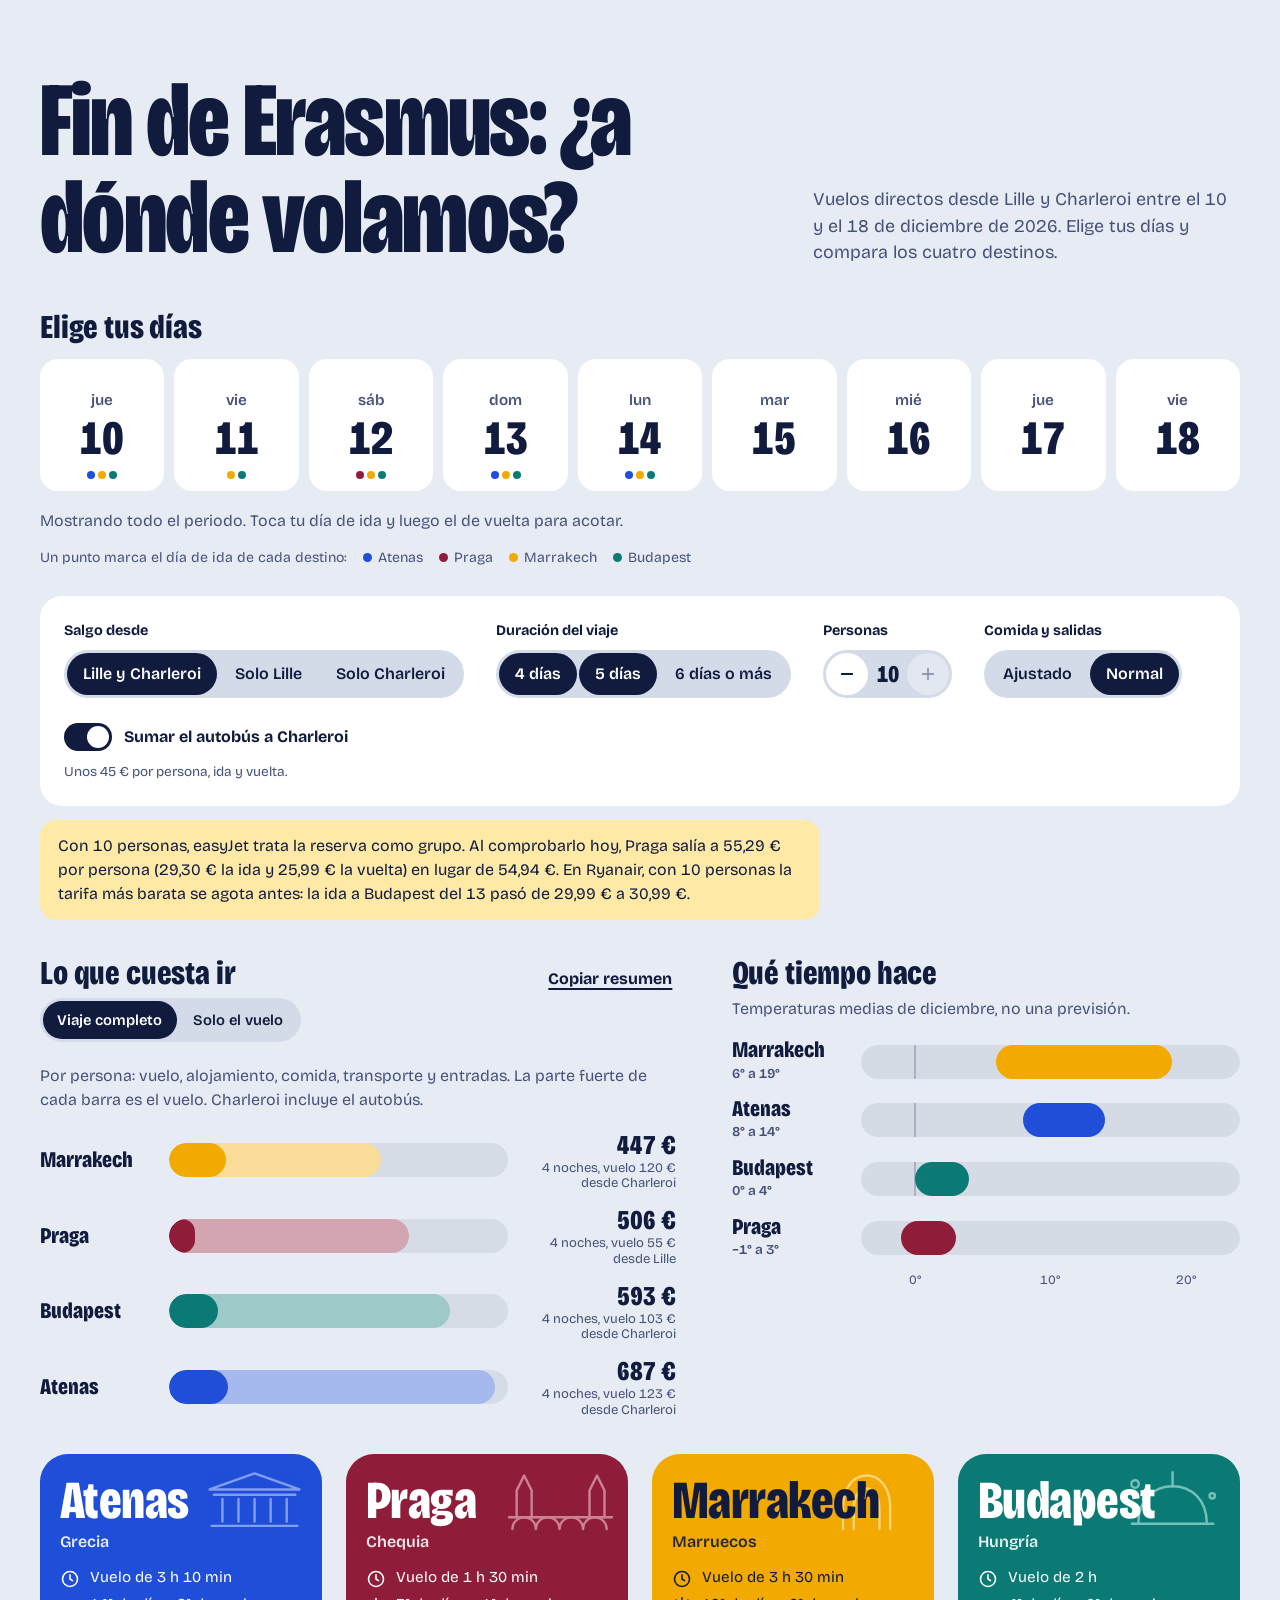
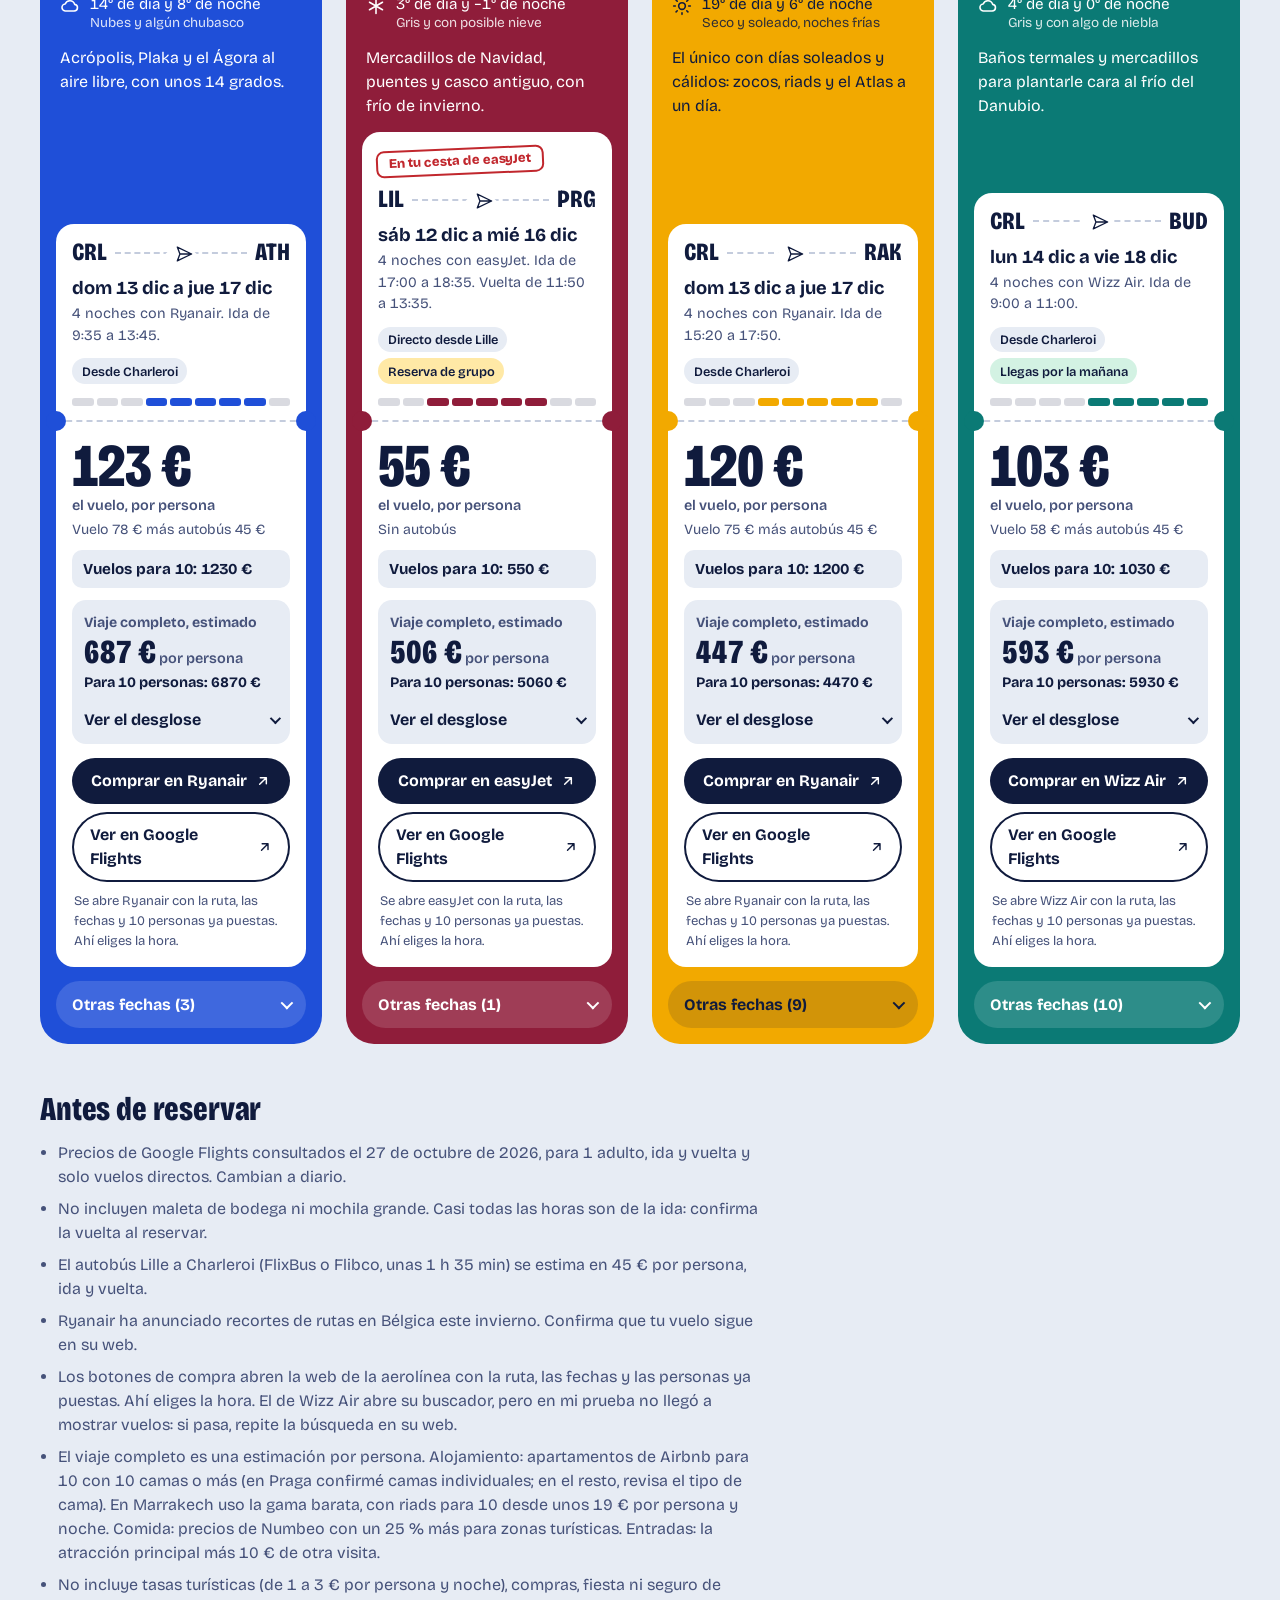
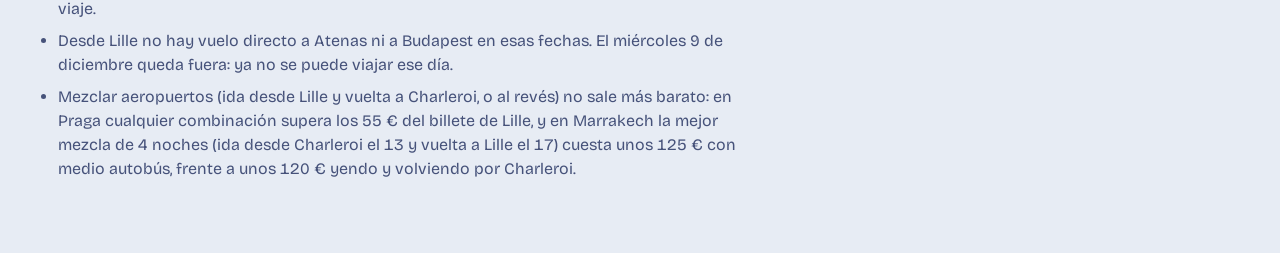
==== index.html @ fbc65988 "Quita el 9 de diciembre y ajusta Marrakech a 4 noches - La ventana de fechas pasa a ser del jueves 1" ====
<!doctype html>
<html lang="es">
<head>
  <meta charset="utf-8">
  <meta name="viewport" content="width=device-width, initial-scale=1">
  <title>Fin de Erasmus: vuelos a Atenas, Praga, Marrakech y Budapest</title>
  <meta name="description" content="Compara vuelos directos desde Lille y Charleroi a Atenas, Praga, Marrakech y Budapest entre el 10 y el 18 de diciembre de 2026.">
  <meta name="theme-color" content="#E7ECF4">
  <meta name="color-scheme" content="light">
  <link rel="icon" href="data:image/svg+xml,%3Csvg xmlns='http://www.w3.org/2000/svg' viewBox='0 0 32 32'%3E%3Crect width='16' height='16' fill='%231F4FD8'/%3E%3Crect x='16' width='16' height='16' fill='%238F1D3A'/%3E%3Crect y='16' width='16' height='16' fill='%23F2A900'/%3E%3Crect x='16' y='16' width='16' height='16' fill='%230B7A75'/%3E%3C/svg%3E">
  <link rel="preconnect" href="https://fonts.googleapis.com">
  <link rel="preconnect" href="https://fonts.gstatic.com" crossorigin>
  <link href="https://fonts.googleapis.com/css2?family=Bricolage+Grotesque:opsz,wdth,wght@12..96,75..100,200..800&display=swap" rel="stylesheet">
  <link rel="stylesheet" href="styles.css">
</head>
<body>
  <a class="skip" href="#resultados">Ir a los resultados</a>

  <header class="hero wrap">
    <h1>Fin de Erasmus: ¿a dónde volamos?</h1>
    <p class="hero__intro">Vuelos directos desde Lille y Charleroi entre el 10 y el 18 de diciembre de 2026. Elige tus días y compara los cuatro destinos.</p>
  </header>

  <main>
    <section class="when wrap" aria-labelledby="when-title">
      <h2 id="when-title" class="section-title">Elige tus días</h2>
      <ul class="ribbon" id="ribbon"></ul>
      <div class="when__foot">
        <p class="when__status" id="range-status" aria-live="polite"></p>
        <button class="link-btn" type="button" id="range-reset" data-action="clear-range" hidden>Todo el periodo</button>
      </div>
      <p class="legend" id="legend"></p>
    </section>

    <section class="filters wrap" aria-label="Filtros">
      <div class="filters__box">
        <div class="field">
          <span class="field__label" id="lbl-origin">Salgo desde</span>
          <div class="seg" role="radiogroup" aria-labelledby="lbl-origin" id="origin">
            <button type="button" role="radio" data-origin="both" aria-checked="true">Lille y Charleroi</button>
            <button type="button" role="radio" data-origin="LIL" aria-checked="false">Solo Lille</button>
            <button type="button" role="radio" data-origin="CRL" aria-checked="false">Solo Charleroi</button>
          </div>
        </div>

        <div class="field">
          <span class="field__label" id="lbl-dur">Duración del viaje</span>
          <div class="seg seg--multi" role="group" aria-labelledby="lbl-dur" id="durations">
            <button type="button" data-dur="4" aria-pressed="true">4 días</button>
            <button type="button" data-dur="5" aria-pressed="true">5 días</button>
            <button type="button" data-dur="6" aria-pressed="false">6 días o más</button>
          </div>
        </div>

        <div class="field">
          <span class="field__label" id="lbl-people">Personas</span>
          <div class="step" role="group" aria-labelledby="lbl-people">
            <button type="button" data-action="people-minus" aria-label="Una persona menos">
              <svg viewBox="0 0 24 24" aria-hidden="true"><path d="M5 12h14"/></svg>
            </button>
            <output id="people" aria-live="polite">10</output>
            <button type="button" data-action="people-plus" aria-label="Una persona más">
              <svg viewBox="0 0 24 24" aria-hidden="true"><path d="M5 12h14M12 5v14"/></svg>
            </button>
          </div>
        </div>

        <div class="field">
          <span class="field__label" id="lbl-pace">Comida y salidas</span>
          <div class="seg" role="radiogroup" aria-labelledby="lbl-pace" id="pace">
            <button type="button" role="radio" data-pace="ajustado" aria-checked="false">Ajustado</button>
            <button type="button" role="radio" data-pace="normal" aria-checked="true">Normal</button>
          </div>
        </div>

        <div class="field field--switch">
          <button type="button" class="switch" role="switch" aria-checked="true" id="bus" aria-describedby="bus-help">
            <span class="switch__track" aria-hidden="true"><span class="switch__knob"></span></span>
            <span class="switch__text">Sumar el autobús a Charleroi</span>
          </button>
          <span class="field__help" id="bus-help">Unos 45 € por persona, ida y vuelta.</span>
        </div>
      </div>
      <p class="alert" id="group-note" hidden>Con 10 personas, easyJet trata la reserva como grupo. Al comprobarlo hoy, Praga salía a 55,29 € por persona (29,30 € la ida y 25,99 € la vuelta) en lugar de 54,94 €. En Ryanair, con 10 personas la tarifa más barata se agota antes: la ida a Budapest del 13 pasó de 29,99 € a 30,99 €.</p>
    </section>

    <section class="summary wrap" id="resultados" aria-label="Resumen">
      <div class="summary__col">
        <div class="summary__head">
          <h2 class="section-title">Lo que cuesta ir</h2>
          <button class="link-btn" type="button" data-action="copy">Copiar resumen</button>
        </div>
        <div class="seg seg--small" role="radiogroup" aria-label="Qué precio comparar" id="view">
          <button type="button" role="radio" data-view="trip" aria-checked="true">Viaje completo</button>
          <button type="button" role="radio" data-view="flight" aria-checked="false">Solo el vuelo</button>
        </div>
        <p class="summary__note" id="bars-note"></p>
        <ul class="bars" id="bars"></ul>
      </div>
      <div class="summary__col">
        <h2 class="section-title">Qué tiempo hace</h2>
        <p class="summary__note">Temperaturas medias de diciembre, no una previsión.</p>
        <ul class="temps" id="temps"></ul>
      </div>
    </section>

    <section class="wrap" aria-label="Destinos">
      <div class="posters" id="posters"></div>
    </section>

    <section class="notes wrap" aria-labelledby="notes-title">
      <h2 id="notes-title" class="section-title">Antes de reservar</h2>
      <ul class="notes__list">
        <li>Precios de Google Flights consultados el <span id="checked"></span>, para 1 adulto, ida y vuelta y solo vuelos directos. Cambian a diario.</li>
        <li>No incluyen maleta de bodega ni mochila grande. Casi todas las horas son de la ida: confirma la vuelta al reservar.</li>
        <li>El autobús Lille a Charleroi (FlixBus o Flibco, unas 1 h 35 min) se estima en 45 € por persona, ida y vuelta.</li>
        <li>Ryanair ha anunciado recortes de rutas en Bélgica este invierno. Confirma que tu vuelo sigue en su web.</li>
        <li>Los botones de compra abren la web de la aerolínea con la ruta, las fechas y las personas ya puestas. Ahí eliges la hora. El de Wizz Air abre su buscador, pero en mi prueba no llegó a mostrar vuelos: si pasa, repite la búsqueda en su web.</li>
        <li>El viaje completo es una estimación por persona. Alojamiento: apartamentos de Airbnb para 10 con 10 camas o más (en Praga confirmé camas individuales; en el resto, revisa el tipo de cama). En Marrakech uso la gama barata, con riads para 10 desde unos 19 € por persona y noche. Comida: precios de Numbeo con un 25 % más para zonas turísticas. Entradas: la atracción principal más 10 € de otra visita.</li>
        <li>No incluye tasas turísticas (de 1 a 3 € por persona y noche), compras, fiesta ni seguro de viaje.</li>
        <li>Desde Lille no hay vuelo directo a Atenas ni a Budapest en esas fechas. El miércoles 9 de diciembre queda fuera: ya no se puede viajar ese día.</li>
        <li>Mezclar aeropuertos (ida desde Lille y vuelta a Charleroi, o al revés) no sale más barato: en Praga cualquier combinación supera los 55 € del billete de Lille, y en Marrakech la mejor mezcla de 4 noches (ida desde Charleroi el 13 y vuelta a Lille el 17) cuesta unos 125 € con medio autobús, frente a unos 120 € yendo y volviendo por Charleroi.</li>
      </ul>
    </section>
  </main>

  <div class="toast" id="toast" role="status" aria-live="polite"></div>

  <script src="data.js"></script>
  <script src="app.js"></script>
</body>
</html>
---- styles.css ----
/* Fin de Erasmus: comparativa de vuelos */

:root {
  --paper: #e7ecf4;
  --paper-deep: #d3dbe9;
  --ink: #101b3d;
  --ink-soft: #46527a;
  --white: #ffffff;
  --line: #c4ccdd;

  --atenas: #1f4fd8;
  --praga: #8f1d3a;
  --marrakech: #f2a900;
  --budapest: #0b7a75;

  --ease: cubic-bezier(0.2, 0.8, 0.2, 1);
  --display-stretch: 75%;
}

*,
*::before,
*::after { box-sizing: border-box; }

html { -webkit-text-size-adjust: 100%; scroll-behavior: smooth; }

body {
  margin: 0;
  background: var(--paper);
  color: var(--ink);
  font-family: "Bricolage Grotesque", system-ui, -apple-system, "Segoe UI", Roboto, sans-serif;
  font-size: 1rem;
  line-height: 1.5;
  font-optical-sizing: auto;
  font-variant-numeric: tabular-nums;
  -webkit-font-smoothing: antialiased;
}

button { font: inherit; color: inherit; }
svg { display: block; }

:focus-visible {
  outline: 3px solid var(--ink);
  outline-offset: 3px;
  border-radius: 6px;
}

.skip {
  position: absolute;
  left: 12px;
  top: -60px;
  background: var(--ink);
  color: var(--white);
  padding: 0.6rem 1rem;
  border-radius: 999px;
  z-index: 20;
  transition: top 0.2s;
}
.skip:focus { top: 12px; }

.wrap {
  max-width: 1320px;
  margin-inline: auto;
  padding-inline: clamp(16px, 4vw, 40px);
}

.display,
.section-title,
.hero h1 {
  font-stretch: var(--display-stretch);
  font-variation-settings: "wdth" 75;
}

/* Hero */

.hero {
  display: grid;
  gap: 1.1rem 3rem;
  padding-block: clamp(28px, 6vw, 72px) clamp(20px, 3vw, 36px);
  align-items: end;
}

.hero h1 {
  margin: 0;
  font-size: clamp(2.7rem, 8.6vw, 6.6rem);
  line-height: 0.92;
  font-weight: 800;
  letter-spacing: -0.015em;
  max-width: 14ch;
  text-wrap: balance;
}

.hero__intro {
  margin: 0;
  max-width: 44ch;
  font-size: clamp(1.02rem, 1.4vw, 1.2rem);
  color: var(--ink-soft);
}

@media (min-width: 900px) {
  .hero { grid-template-columns: minmax(0, 1.7fr) minmax(0, 1fr); }
}

.section-title {
  margin: 0;
  font-size: clamp(1.5rem, 2.6vw, 2.1rem);
  line-height: 1.05;
  font-weight: 800;
  letter-spacing: -0.005em;
}

/* Cinta de días */

.when { padding-block: 8px 20px; }

.ribbon {
  list-style: none;
  margin: 14px 0 0;
  padding: 0;
  display: grid;
  grid-template-columns: repeat(var(--cols, 9), minmax(0, 1fr));
  gap: clamp(3px, 0.8vw, 10px);
}

.day {
  position: relative;
  width: 100%;
  height: clamp(84px, 13vw, 132px);
  border: 0;
  border-radius: clamp(10px, 1.6vw, 18px);
  background: var(--white);
  color: var(--ink);
  display: flex;
  flex-direction: column;
  align-items: center;
  justify-content: center;
  gap: 2px;
  cursor: pointer;
  transition: background-color 0.2s, color 0.2s, transform 0.25s var(--ease);
}

.day:hover { transform: translateY(-4px); }

.day__w {
  font-size: clamp(0.7rem, 1.3vw, 0.95rem);
  font-weight: 600;
  color: var(--ink-soft);
}

.day__n {
  font-size: clamp(1.45rem, 3.8vw, 3rem);
  line-height: 1;
  font-weight: 800;
  font-stretch: var(--display-stretch);
  font-variation-settings: "wdth" 75;
}

.day__dots {
  position: absolute;
  bottom: clamp(6px, 1vw, 12px);
  display: flex;
  gap: 3px;
  min-height: 7px;
}

.dot {
  width: clamp(5px, 0.8vw, 8px);
  height: clamp(5px, 0.8vw, 8px);
  border-radius: 50%;
  background: var(--c);
}

.day.is-in { background: var(--paper-deep); }

.day.is-edge,
.day.is-edge .day__w {
  background: var(--ink);
  color: var(--white);
}
.day.is-edge .day__w { background: transparent; opacity: 0.8; }

.day.is-edge .dot { box-shadow: 0 0 0 1.5px var(--white); }

.legend {
  display: flex;
  flex-wrap: wrap;
  align-items: center;
  gap: 4px 16px;
  margin: 10px 0 0;
  font-size: 0.88rem;
  color: var(--ink-soft);
}
.legend__item { display: inline-flex; align-items: center; gap: 6px; }
.legend .dot { width: 9px; height: 9px; }

.when__foot {
  display: flex;
  align-items: center;
  justify-content: space-between;
  gap: 12px;
  flex-wrap: wrap;
  margin-top: 14px;
  min-height: 2rem;
}

.when__status {
  margin: 0;
  color: var(--ink-soft);
  max-width: 60ch;
}

.link-btn {
  background: none;
  border: 0;
  padding: 0.4rem 0.2rem;
  font-weight: 700;
  text-decoration: underline;
  text-decoration-thickness: 2px;
  text-underline-offset: 4px;
  cursor: pointer;
}
.link-btn[hidden] { display: none; }

/* Entrada de la cinta, una sola vez */
@media (prefers-reduced-motion: no-preference) {
  .ribbon.is-intro .day {
    animation: drop 0.7s var(--ease) both;
    animation-delay: calc(var(--i) * 45ms);
  }
}

@keyframes drop {
  from { opacity: 0; transform: translateY(-34px) rotate(-4deg); }
  to { opacity: 1; transform: none; }
}

/* Filtros */

.filters { padding-block: 8px 28px; }

.filters__box {
  display: flex;
  flex-wrap: wrap;
  gap: 18px 32px;
  align-items: flex-end;
  padding: clamp(16px, 2.4vw, 24px);
  background: var(--white);
  border-radius: 22px;
}

.field { display: flex; flex-direction: column; gap: 8px; min-width: 0; }

.field__label { font-size: 0.9rem; font-weight: 700; }

.field__help { font-size: 0.85rem; color: var(--ink-soft); }

.seg {
  display: inline-flex;
  flex-wrap: wrap;
  gap: 2px;
  padding: 3px;
  background: var(--paper-deep);
  border-radius: 999px;
}

.seg button {
  border: 0;
  background: transparent;
  padding: 0.55rem 1rem;
  min-height: 42px;
  border-radius: 999px;
  font-weight: 600;
  cursor: pointer;
  transition: background-color 0.2s, color 0.2s;
}

.seg button[aria-checked="true"],
.seg button[aria-pressed="true"] {
  background: var(--ink);
  color: var(--white);
}

.step {
  display: inline-flex;
  align-items: center;
  gap: 4px;
  padding: 3px;
  background: var(--paper-deep);
  border-radius: 999px;
  width: max-content;
}

.step button {
  width: 42px;
  height: 42px;
  border: 0;
  border-radius: 50%;
  background: var(--white);
  display: grid;
  place-items: center;
  cursor: pointer;
}
.step button:disabled { opacity: 0.35; cursor: not-allowed; }
.step svg { width: 18px; height: 18px; fill: none; stroke: currentColor; stroke-width: 2.4; stroke-linecap: round; }

.step output {
  min-width: 2.6ch;
  text-align: center;
  font-size: 1.5rem;
  font-weight: 800;
  font-stretch: var(--display-stretch);
  font-variation-settings: "wdth" 75;
}

.field--switch { gap: 4px; }

.switch {
  display: inline-flex;
  align-items: center;
  gap: 12px;
  border: 0;
  background: none;
  padding: 0;
  min-height: 42px;
  cursor: pointer;
  text-align: left;
  font-weight: 700;
}

.switch__track {
  flex: none;
  width: 48px;
  height: 28px;
  border-radius: 999px;
  background: var(--line);
  padding: 3px;
  transition: background-color 0.25s;
}

.switch__knob {
  display: block;
  width: 22px;
  height: 22px;
  border-radius: 50%;
  background: var(--white);
  transition: transform 0.25s var(--ease);
}

.switch[aria-checked="true"] .switch__track { background: var(--ink); }
.switch[aria-checked="true"] .switch__knob { transform: translateX(20px); }

.alert {
  margin: 14px 0 0;
  padding: 14px 18px;
  border-radius: 16px;
  background: #ffe9a6;
  max-width: 78ch;
}
.alert[hidden] { display: none; }

/* Resumen */

.summary {
  display: grid;
  gap: 32px 56px;
  padding-block: 8px 36px;
}

@media (min-width: 900px) {
  .summary { grid-template-columns: minmax(0, 1.25fr) minmax(0, 1fr); }
}

.summary__head {
  display: flex;
  align-items: baseline;
  justify-content: space-between;
  gap: 12px;
}

.summary__note { margin: 6px 0 18px; color: var(--ink-soft); }

.bars, .temps {
  list-style: none;
  margin: 0;
  padding: 0;
  display: flex;
  flex-direction: column;
  gap: 14px;
}

.bar-row {
  display: grid;
  grid-template-columns: 7.2rem minmax(0, 1fr) 9.6rem;
  align-items: center;
  gap: 6px 14px;
  order: var(--order, 0);
}

.bar-row__name {
  font-size: 1.4rem;
  font-weight: 800;
  line-height: 1;
  font-stretch: var(--display-stretch);
  font-variation-settings: "wdth" 75;
}

.bar-track {
  height: 34px;
  border-radius: 999px;
  background: rgba(16, 27, 61, 0.08);
  overflow: hidden;
}

.bar-fill {
  display: block;
  height: 100%;
  width: var(--w, 0%);
  min-width: 0;
  border-radius: 999px;
  background: rgba(16, 27, 61, 0.14);
  background: color-mix(in srgb, var(--c) 40%, white);
  overflow: hidden;
  transition: width 0.7s var(--ease);
}

.bar-fill__flight {
  display: block;
  height: 100%;
  width: var(--fw, 100%);
  border-radius: 999px;
  background: var(--c);
  transition: width 0.7s var(--ease);
}

.seg--small { margin: 0 0 16px; }
.seg--small button { padding: 0.4rem 0.9rem; min-height: 38px; font-size: 0.92rem; }

.bar-row.is-empty .bar-track {
  background: none;
  border: 2px dashed var(--line);
}

.bar-row__val { text-align: right; line-height: 1.15; }

.bar-price {
  display: block;
  font-size: 1.7rem;
  font-weight: 800;
  font-stretch: var(--display-stretch);
  font-variation-settings: "wdth" 75;
}

.bar-sub { display: block; font-size: 0.82rem; color: var(--ink-soft); }

.temp-row {
  display: grid;
  grid-template-columns: 7.2rem minmax(0, 1fr);
  align-items: center;
  gap: 6px 14px;
}

.temp-track {
  position: relative;
  height: 34px;
  border-radius: 999px;
  background:
    linear-gradient(to right, transparent calc(var(--zero) - 1px), rgba(16, 27, 61, 0.22) calc(var(--zero) - 1px), rgba(16, 27, 61, 0.22) calc(var(--zero) + 1px), transparent calc(var(--zero) + 1px)),
    rgba(16, 27, 61, 0.08);
  --zero: 8.3%;
}

.temp-pill {
  position: absolute;
  top: 0;
  bottom: 0;
  left: var(--l);
  width: var(--wd);
  min-width: 18px;
  border-radius: 999px;
  background: var(--c);
}

.temp-row__name { display: flex; flex-direction: column; gap: 2px; }
.temp-row__name small { font-size: 0.85rem; color: var(--ink-soft); font-weight: 600; }

.temp-axis {
  display: grid;
  grid-template-columns: 7.2rem minmax(0, 1fr);
  gap: 14px;
  margin-top: -4px;
  font-size: 0.8rem;
  color: var(--ink-soft);
}

.temp-axis__scale { position: relative; height: 1.1rem; }
.temp-axis__scale span { position: absolute; transform: translateX(-50%); }

@media (max-width: 560px) {
  .bar-row { grid-template-columns: minmax(0, 1fr) 9.4rem; }
  .bar-row__name { grid-column: 1; grid-row: 1; }
  .bar-row__val { grid-column: 2; grid-row: 1 / span 2; align-self: start; }
  .bar-track { grid-column: 1; grid-row: 2; height: 26px; }
  .temp-row, .temp-axis { grid-template-columns: 5.6rem minmax(0, 1fr); }
}

/* Carteles */

.posters {
  display: grid;
  gap: clamp(12px, 2vw, 24px);
  grid-template-columns: minmax(0, 1fr);
  padding-bottom: 36px;
}

@media (min-width: 720px) { .posters { grid-template-columns: repeat(2, minmax(0, 1fr)); } }
@media (min-width: 1180px) { .posters { grid-template-columns: repeat(4, minmax(0, 1fr)); } }

.poster {
  --c: var(--atenas);
  --on: #fff;
  --soft: #c2d3ff;
  position: relative;
  display: flex;
  flex-direction: column;
  gap: 14px;
  padding: 22px 16px 16px;
  border-radius: 28px;
  background: var(--c);
  color: var(--on);
  overflow: hidden;
  isolation: isolate;
}

.poster--atenas { --c: var(--atenas); --on: #fff; --soft: #c2d3ff; }
.poster--praga { --c: var(--praga); --on: #fff; --soft: #f5c6d2; }
.poster--marrakech { --c: var(--marrakech); --on: var(--ink); --soft: #fff0c2; }
.poster--budapest { --c: var(--budapest); --on: #fff; --soft: #bdeee8; }

.poster__art {
  position: absolute;
  top: 14px;
  right: 14px;
  width: clamp(104px, 38%, 150px);
  color: var(--soft);
  opacity: 0.6;
  z-index: -1;
  pointer-events: none;
}
.poster__art path,
.poster__art circle {
  fill: none;
  stroke: currentColor;
  stroke-width: 4.5;
  stroke-linecap: round;
  stroke-linejoin: round;
}

.poster__head { padding-inline: 4px; }

.poster__name {
  margin: 0;
  font-size: clamp(2.5rem, 3.3vw + 0.7rem, 3.8rem);
  line-height: 0.9;
  font-weight: 800;
  font-stretch: var(--display-stretch);
  font-variation-settings: "wdth" 75;
  letter-spacing: -0.01em;
}

.poster__country { margin: 6px 0 0; font-weight: 600; opacity: 0.9; }

.facts {
  list-style: none;
  margin: 0;
  padding: 0 4px;
  display: grid;
  gap: 6px;
}

.facts li {
  display: grid;
  grid-template-columns: 22px 1fr;
  gap: 8px;
  align-items: start;
  font-size: 0.95rem;
  line-height: 1.3;
}

.facts svg {
  width: 20px;
  height: 20px;
  margin-top: 1px;
  fill: none;
  stroke: currentColor;
  stroke-width: 1.9;
  stroke-linecap: round;
  stroke-linejoin: round;
}

.facts small { display: block; opacity: 0.85; font-size: 0.85rem; }

.poster__vibe { margin: 0; padding-inline: 4px; max-width: 34ch; }

.poster__slot:empty { display: none; }

/* Los billetes se apoyan abajo para que los precios queden a la misma altura. */
.poster__slot[data-slot="ticket"] { margin-top: auto; }

/* Billete */

.ticket {
  position: relative;
  background: var(--white);
  color: var(--ink);
  border-radius: 18px;
}

.ticket.is-new { animation: swap 0.45s var(--ease); }

@keyframes swap {
  from { opacity: 0; transform: translateY(10px) scale(0.985); }
  to { opacity: 1; transform: none; }
}

.ticket__body { padding: 16px 16px 14px; }

.route {
  display: flex;
  align-items: center;
  gap: 8px;
  font-size: 1.55rem;
  font-weight: 800;
  line-height: 1;
  font-stretch: var(--display-stretch);
  font-variation-settings: "wdth" 75;
}

.route__line {
  position: relative;
  flex: 1;
  height: 0;
  border-top: 2px dashed var(--line);
}

.route__line svg {
  position: absolute;
  left: 50%;
  top: -11px;
  width: 22px;
  height: 22px;
  transform: translateX(-50%) rotate(45deg);
  padding: 2px;
  background: var(--white);
  fill: none;
  stroke: var(--ink);
  stroke-width: 1.8;
  stroke-linecap: round;
  stroke-linejoin: round;
}

.ticket__dates { margin: 12px 0 0; font-size: 1.15rem; font-weight: 700; line-height: 1.2; }

.ticket__meta { margin: 4px 0 0; font-size: 0.9rem; color: var(--ink-soft); }

.tags { display: flex; flex-wrap: wrap; gap: 6px; margin: 12px 0 0; padding: 0; list-style: none; }

.tag {
  display: inline-block;
  padding: 0.2rem 0.6rem;
  border-radius: 999px;
  background: var(--paper);
  font-size: 0.8rem;
  font-weight: 600;
}

.tag--good { background: #d3f2e3; }
.tag--warn { background: #ffe9a6; }

.strip { display: flex; gap: 3px; margin-top: 14px; }
.strip i {
  flex: 1;
  height: 8px;
  border-radius: 3px;
  background: currentColor;
  opacity: 0.16;
}
.strip i.on { background: var(--c); opacity: 1; }

.ticket__stub {
  position: relative;
  padding: 14px 16px 16px;
  border-top: 2px dashed var(--line);
}

.ticket__stub::before,
.ticket__stub::after {
  content: "";
  position: absolute;
  top: -11px;
  width: 20px;
  height: 20px;
  border-radius: 50%;
  background: var(--c);
}
.ticket__stub::before { left: -10px; }
.ticket__stub::after { right: -10px; }

.price {
  display: flex;
  align-items: baseline;
  flex-wrap: wrap;
  gap: 2px 8px;
  line-height: 1;
}

.price__num {
  font-size: clamp(3rem, 4vw + 1rem, 3.8rem);
  font-weight: 800;
  font-stretch: var(--display-stretch);
  font-variation-settings: "wdth" 75;
  letter-spacing: -0.01em;
}

.price__unit { font-size: 0.9rem; color: var(--ink-soft); font-weight: 600; }

.price__split { margin: 6px 0 0; font-size: 0.88rem; color: var(--ink-soft); }

.price__total {
  margin: 10px 0 0;
  padding: 0.45rem 0.7rem;
  border-radius: 10px;
  background: var(--paper);
  font-weight: 700;
  font-size: 0.95rem;
}

.btn {
  display: inline-flex;
  align-items: center;
  justify-content: center;
  gap: 8px;
  margin-top: 14px;
  padding: 0.7rem 1.1rem;
  min-height: 44px;
  width: 100%;
  border-radius: 999px;
  background: var(--ink);
  color: var(--white);
  font-weight: 700;
  text-decoration: none;
  transition: transform 0.2s var(--ease), background-color 0.2s;
}
.btn:hover { background: #24336b; }
.btn:active { transform: scale(0.98); }
.btn svg { width: 16px; height: 16px; fill: none; stroke: currentColor; stroke-width: 2.2; stroke-linecap: round; stroke-linejoin: round; }

.btn--ghost {
  margin-top: 8px;
  background: transparent;
  color: var(--ink);
  box-shadow: inset 0 0 0 2px var(--ink);
}
.btn--ghost:hover { background: var(--paper); }

.buyhint { margin: 10px 2px 0; font-size: 0.82rem; color: var(--ink-soft); }

/* Viaje completo */

.trip {
  margin-top: 12px;
  padding: 12px 12px 4px;
  border-radius: 14px;
  background: var(--paper);
}

.trip__label { margin: 0; font-size: 0.88rem; font-weight: 700; color: var(--ink-soft); }

.trip__num {
  margin: 2px 0 0;
  font-size: 2.1rem;
  font-weight: 800;
  line-height: 1.05;
  font-stretch: var(--display-stretch);
  font-variation-settings: "wdth" 75;
}
.trip__num span {
  font-size: 0.9rem;
  font-weight: 600;
  font-stretch: 100%;
  font-variation-settings: "wdth" 100;
  color: var(--ink-soft);
}

.trip__group { margin: 2px 0 0; font-size: 0.9rem; font-weight: 700; }

.breakdown { margin-top: 6px; }
.breakdown summary {
  list-style: none;
  display: flex;
  align-items: center;
  justify-content: space-between;
  min-height: 40px;
  font-weight: 700;
  cursor: pointer;
}
.breakdown summary::-webkit-details-marker { display: none; }
.breakdown summary::after {
  content: "";
  width: 8px;
  height: 8px;
  border-right: 2.5px solid currentColor;
  border-bottom: 2.5px solid currentColor;
  transform: rotate(45deg) translateY(-2px);
  transition: transform 0.25s var(--ease);
}
.breakdown[open] summary::after { transform: rotate(-135deg) translateY(-2px); }

.costs { margin: 0; padding-bottom: 6px; }
.costs__row {
  display: flex;
  align-items: baseline;
  justify-content: space-between;
  gap: 12px;
  padding: 7px 0;
  border-top: 1px solid var(--line);
  font-size: 0.92rem;
}
.costs__row dt { font-weight: 600; }
.costs__row dt small { display: block; font-weight: 400; font-size: 0.8rem; color: var(--ink-soft); }
.costs__row dd { margin: 0; font-weight: 800; white-space: nowrap; }
.costs__row--total { border-top: 2px solid var(--ink); font-size: 1rem; }
.costs__note { margin: 0 0 10px; font-size: 0.8rem; color: var(--ink-soft); }

.stamp {
  display: inline-block;
  margin: 0 0 12px -2px;
  transform: rotate(-2.5deg);
  padding: 0.25rem 0.65rem;
  border: 2px solid #c1272d;
  border-radius: 8px;
  color: #c1272d;
  font-size: 0.82rem;
  font-weight: 800;
  line-height: 1.15;
}

/* Otras fechas */

.more summary {
  list-style: none;
  display: flex;
  align-items: center;
  justify-content: space-between;
  gap: 12px;
  padding: 0.7rem 1rem;
  min-height: 46px;
  border-radius: 999px;
  background: rgba(255, 255, 255, 0.16);
  background: color-mix(in srgb, var(--on) 14%, transparent);
  font-weight: 700;
  cursor: pointer;
}
.more summary::-webkit-details-marker { display: none; }
.more summary::after {
  content: "";
  width: 9px;
  height: 9px;
  border-right: 2.5px solid currentColor;
  border-bottom: 2.5px solid currentColor;
  transform: rotate(45deg) translateY(-2px);
  transition: transform 0.25s var(--ease);
}
.more[open] summary::after { transform: rotate(-135deg) translateY(-2px); }

.alts { display: grid; gap: 8px; margin-top: 10px; }

.alt {
  display: grid;
  grid-template-columns: minmax(0, 1fr) auto;
  gap: 3px 12px;
  width: 100%;
  padding: 0.7rem 0.9rem;
  border: 2px solid transparent;
  border-radius: 14px;
  background: rgba(255, 255, 255, 0.12);
  background: color-mix(in srgb, var(--on) 11%, transparent);
  text-align: left;
  cursor: pointer;
  transition: border-color 0.2s, background-color 0.2s;
}
.alt:hover { border-color: color-mix(in srgb, var(--on) 45%, transparent); }
.alt[aria-pressed="true"] { border-color: var(--on); }

.alt__dates { grid-column: 1; grid-row: 1; font-weight: 700; }
.alt__sub { grid-column: 1; grid-row: 2; }
.alt .strip { grid-column: 1; grid-row: 3; }
.alt__price {
  grid-row: 1 / span 3;
  grid-column: 2;
  align-self: center;
  font-size: 1.5rem;
  font-weight: 800;
  line-height: 1;
  font-stretch: var(--display-stretch);
  font-variation-settings: "wdth" 75;
}
.alt__sub { font-size: 0.85rem; opacity: 0.9; }
.alt .strip { grid-column: 1; margin-top: 4px; }
.alt .strip i.on { background: var(--on); }

.empty {
  padding: 18px 16px;
  border-radius: 18px;
  background: rgba(255, 255, 255, 0.14);
  background: color-mix(in srgb, var(--on) 13%, transparent);
}
.empty p { margin: 0 0 12px; }
.empty .btn { background: var(--on); color: var(--c); margin-top: 0; width: auto; }

/* Notas */

.notes { padding-block: 12px 72px; }
.notes__list {
  margin: 14px 0 0;
  padding-left: 1.1rem;
  display: grid;
  gap: 8px;
  max-width: 72ch;
  color: var(--ink-soft);
}

/* Aviso */

.toast {
  position: fixed;
  left: 50%;
  bottom: 22px;
  transform: translate(-50%, 24px);
  padding: 0.7rem 1.2rem;
  border-radius: 999px;
  background: var(--ink);
  color: var(--white);
  font-weight: 700;
  opacity: 0;
  pointer-events: none;
  transition: opacity 0.25s, transform 0.3s var(--ease);
  z-index: 30;
}
.toast.is-on { opacity: 1; transform: translate(-50%, 0); }

.sr {
  position: absolute;
  width: 1px;
  height: 1px;
  overflow: hidden;
  clip: rect(0 0 0 0);
  white-space: nowrap;
}

/* Móvil */

@media (max-width: 560px) {
  .filters__box { gap: 16px; }
  .seg button { padding: 0.5rem 0.8rem; }
  .field { width: 100%; }
  .seg { width: 100%; border-radius: 24px; }
  .seg button { flex: 1 1 auto; border-radius: 21px; }
}

@media (prefers-reduced-motion: reduce) {
  html { scroll-behavior: auto; }
  *, *::before, *::after {
    animation-duration: 0.01ms !important;
    transition-duration: 0.01ms !important;
  }
}
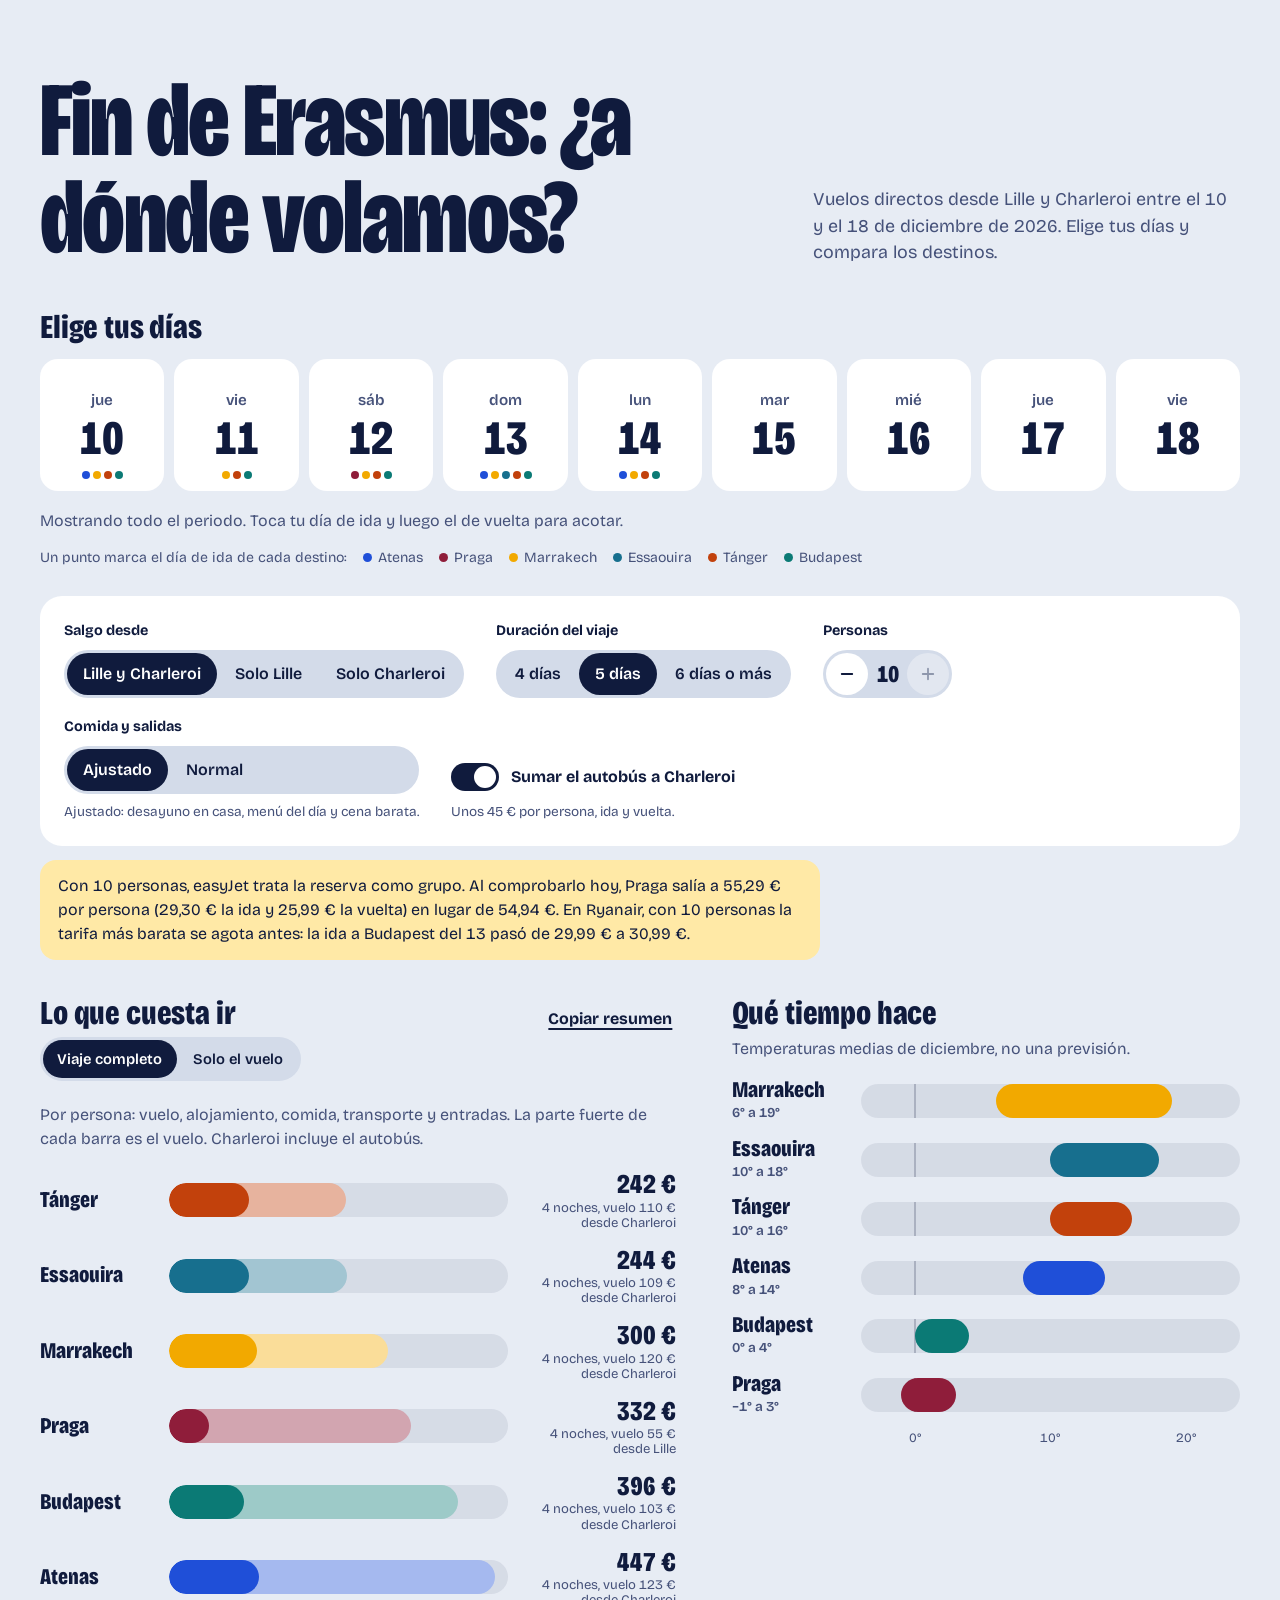
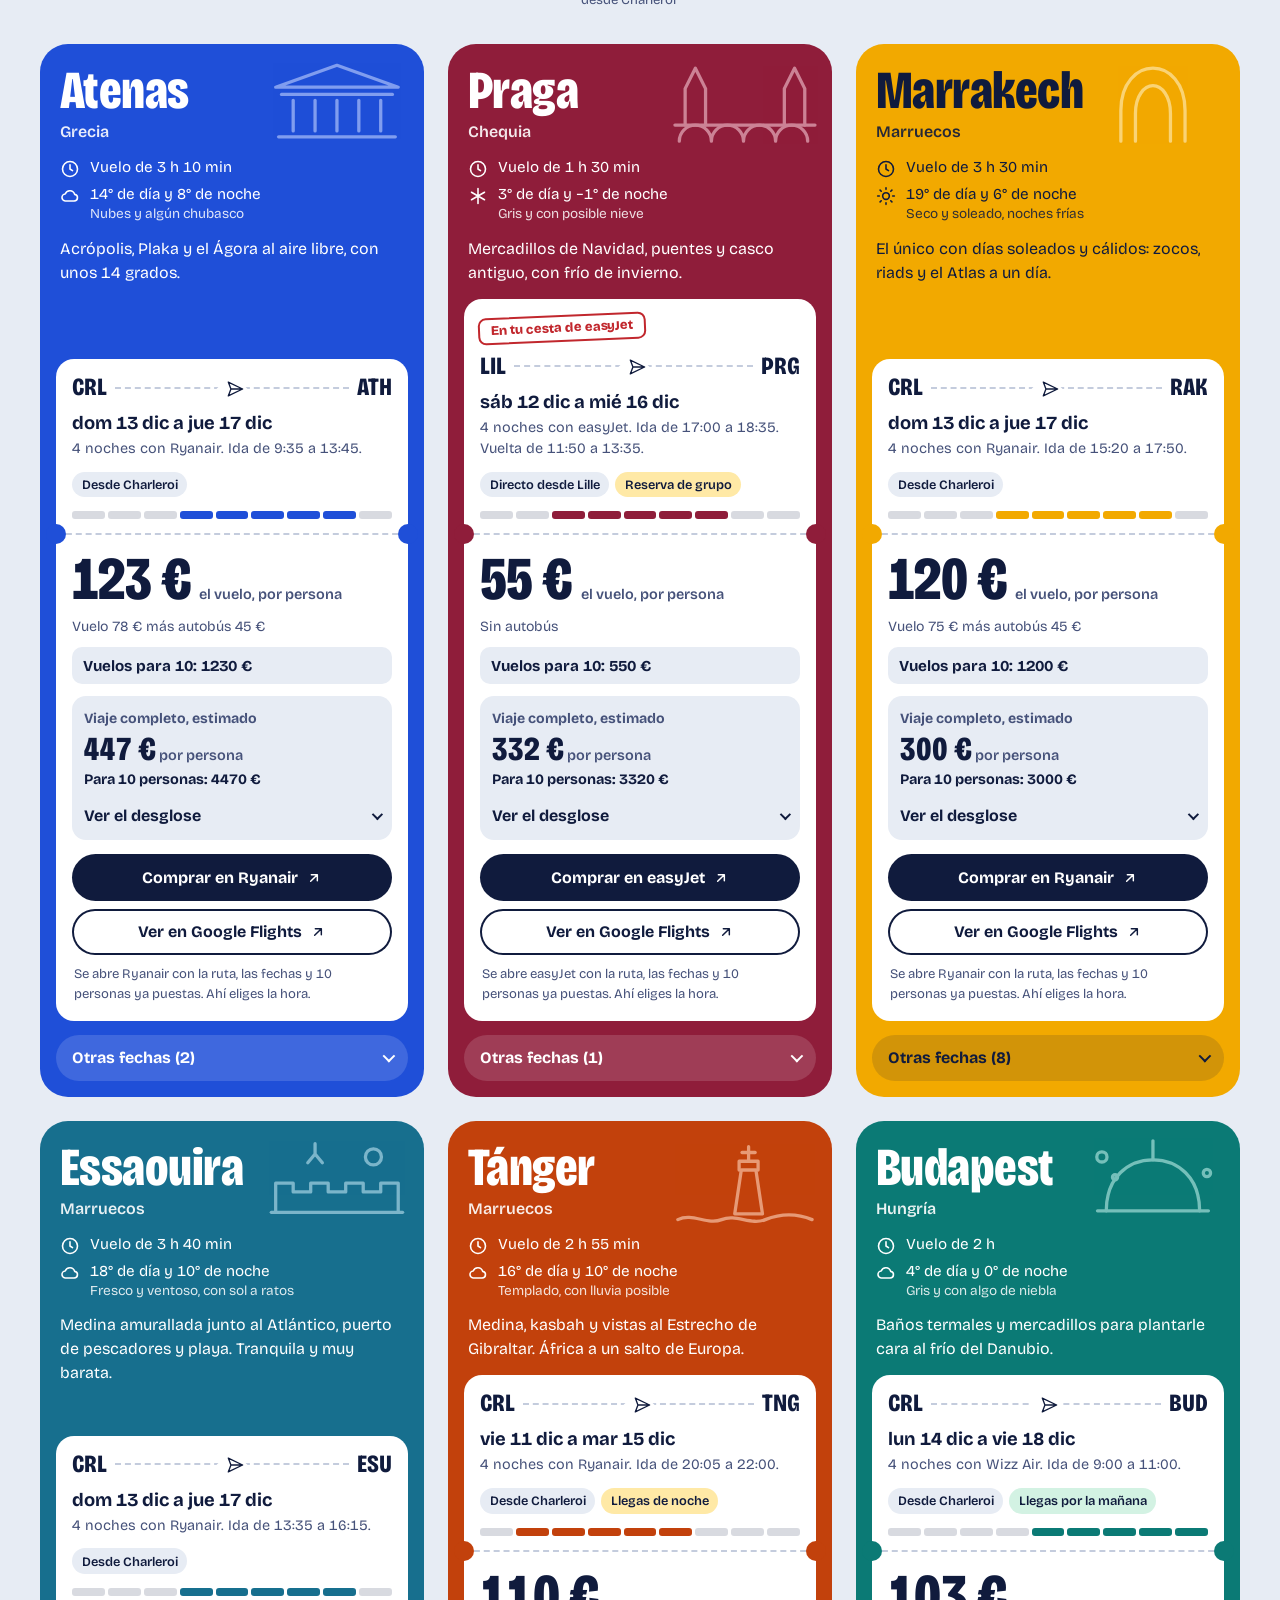
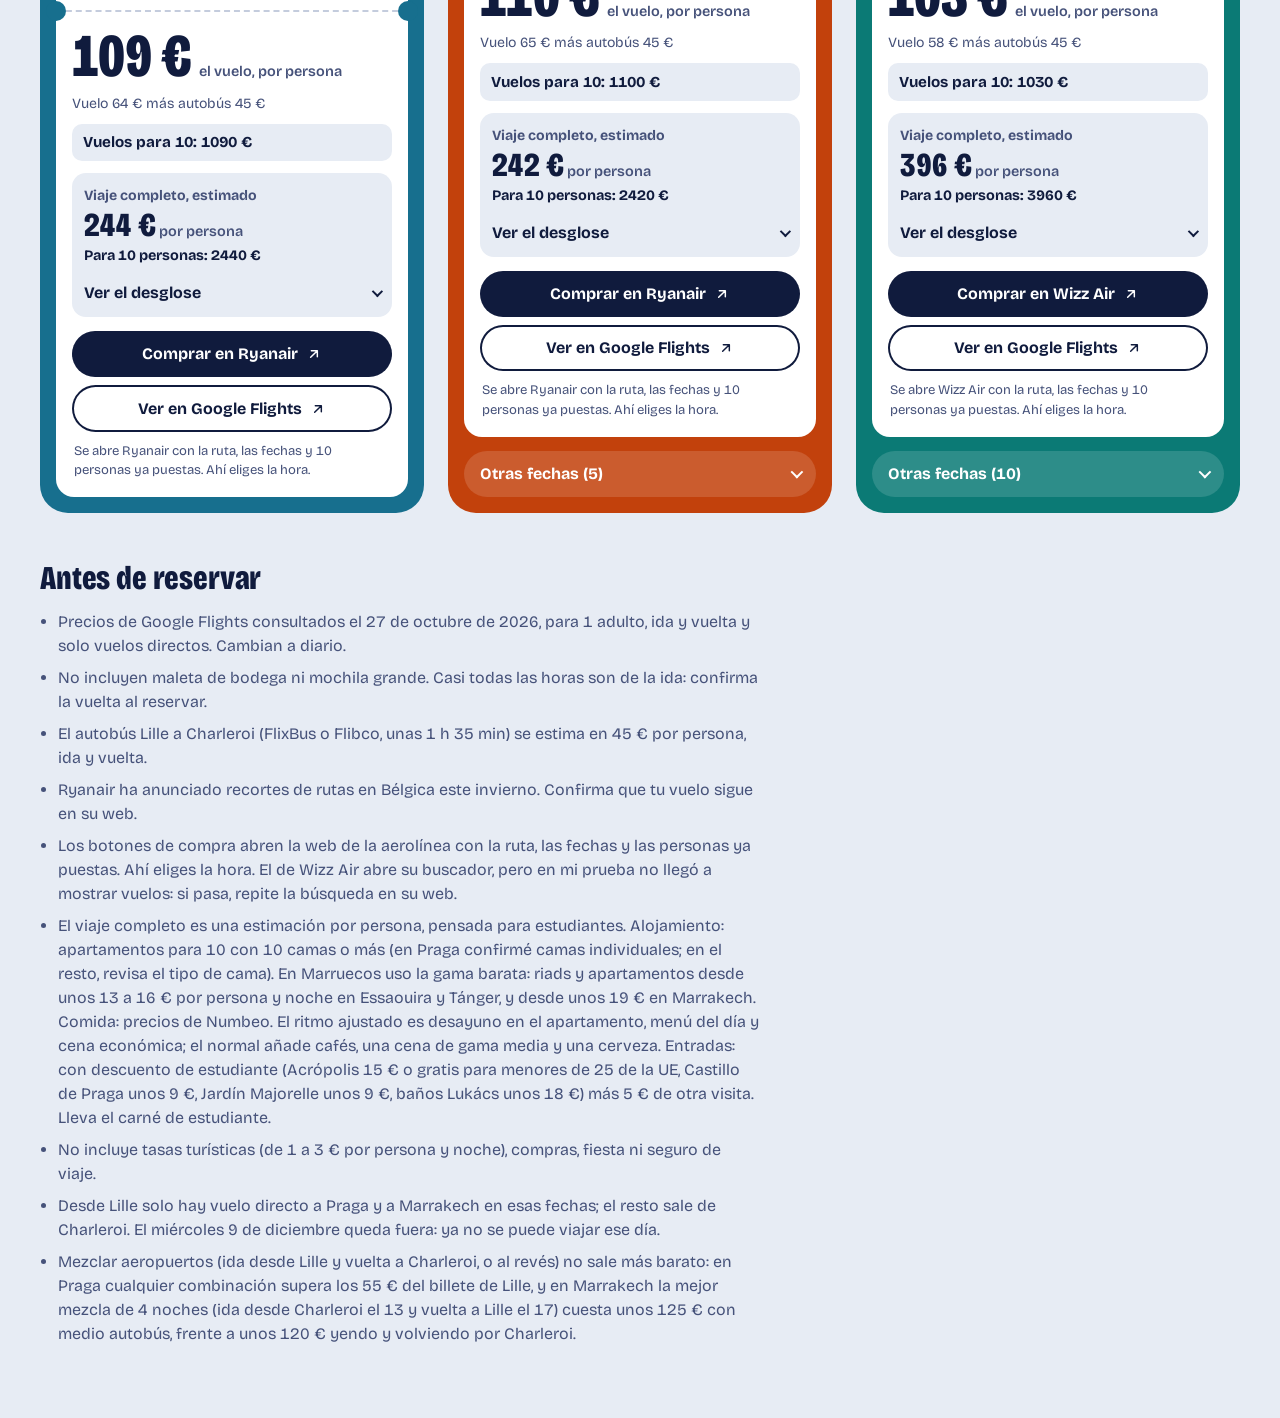
==== commit 1fc67ac9: "Añade Essaouira y Tánger y ajusta comidas y entradas a precios de estudiante - Dos destinos nuevos d" ====
--- a/index.html
+++ b/index.html
@@ -3,8 +3,8 @@
 <head>
   <meta charset="utf-8">
   <meta name="viewport" content="width=device-width, initial-scale=1">
-  <title>Fin de Erasmus: vuelos a Atenas, Praga, Marrakech y Budapest</title>
-  <meta name="description" content="Compara vuelos directos desde Lille y Charleroi a Atenas, Praga, Marrakech y Budapest entre el 10 y el 18 de diciembre de 2026.">
+  <title>Fin de Erasmus: comparador de vuelos</title>
+  <meta name="description" content="Compara vuelos directos desde Lille y Charleroi a Atenas, Praga, Marrakech, Essaouira, Tánger y Budapest entre el 10 y el 18 de diciembre de 2026.">
   <meta name="theme-color" content="#E7ECF4">
   <meta name="color-scheme" content="light">
   <link rel="icon" href="data:image/svg+xml,%3Csvg xmlns='http://www.w3.org/2000/svg' viewBox='0 0 32 32'%3E%3Crect width='16' height='16' fill='%231F4FD8'/%3E%3Crect x='16' width='16' height='16' fill='%238F1D3A'/%3E%3Crect y='16' width='16' height='16' fill='%23F2A900'/%3E%3Crect x='16' y='16' width='16' height='16' fill='%230B7A75'/%3E%3C/svg%3E">
@@ -18,7 +18,7 @@
 
   <header class="hero wrap">
     <h1>Fin de Erasmus: ¿a dónde volamos?</h1>
-    <p class="hero__intro">Vuelos directos desde Lille y Charleroi entre el 10 y el 18 de diciembre de 2026. Elige tus días y compara los cuatro destinos.</p>
+    <p class="hero__intro">Vuelos directos desde Lille y Charleroi entre el 10 y el 18 de diciembre de 2026. Elige tus días y compara los destinos.</p>
   </header>
 
   <main>
@@ -46,7 +46,7 @@
         <div class="field">
           <span class="field__label" id="lbl-dur">Duración del viaje</span>
           <div class="seg seg--multi" role="group" aria-labelledby="lbl-dur" id="durations">
-            <button type="button" data-dur="4" aria-pressed="true">4 días</button>
+            <button type="button" data-dur="4" aria-pressed="false">4 días</button>
             <button type="button" data-dur="5" aria-pressed="true">5 días</button>
             <button type="button" data-dur="6" aria-pressed="false">6 días o más</button>
           </div>
@@ -68,9 +68,10 @@
         <div class="field">
           <span class="field__label" id="lbl-pace">Comida y salidas</span>
           <div class="seg" role="radiogroup" aria-labelledby="lbl-pace" id="pace">
-            <button type="button" role="radio" data-pace="ajustado" aria-checked="false">Ajustado</button>
-            <button type="button" role="radio" data-pace="normal" aria-checked="true">Normal</button>
+            <button type="button" role="radio" data-pace="ajustado" aria-checked="true">Ajustado</button>
+            <button type="button" role="radio" data-pace="normal" aria-checked="false">Normal</button>
           </div>
+          <span class="field__help" id="pace-help">Ajustado: desayuno en casa, menú del día y cena barata.</span>
         </div>
 
         <div class="field field--switch">
@@ -116,9 +117,9 @@
         <li>El autobús Lille a Charleroi (FlixBus o Flibco, unas 1 h 35 min) se estima en 45 € por persona, ida y vuelta.</li>
         <li>Ryanair ha anunciado recortes de rutas en Bélgica este invierno. Confirma que tu vuelo sigue en su web.</li>
         <li>Los botones de compra abren la web de la aerolínea con la ruta, las fechas y las personas ya puestas. Ahí eliges la hora. El de Wizz Air abre su buscador, pero en mi prueba no llegó a mostrar vuelos: si pasa, repite la búsqueda en su web.</li>
-        <li>El viaje completo es una estimación por persona. Alojamiento: apartamentos de Airbnb para 10 con 10 camas o más (en Praga confirmé camas individuales; en el resto, revisa el tipo de cama). En Marrakech uso la gama barata, con riads para 10 desde unos 19 € por persona y noche. Comida: precios de Numbeo con un 25 % más para zonas turísticas. Entradas: la atracción principal más 10 € de otra visita.</li>
+        <li>El viaje completo es una estimación por persona, pensada para estudiantes. Alojamiento: apartamentos para 10 con 10 camas o más (en Praga confirmé camas individuales; en el resto, revisa el tipo de cama). En Marruecos uso la gama barata: riads y apartamentos desde unos 13 a 16 € por persona y noche en Essaouira y Tánger, y desde unos 19 € en Marrakech. Comida: precios de Numbeo. El ritmo ajustado es desayuno en el apartamento, menú del día y cena económica; el normal añade cafés, una cena de gama media y una cerveza. Entradas: con descuento de estudiante (Acrópolis 15 € o gratis para menores de 25 de la UE, Castillo de Praga unos 9 €, Jardín Majorelle unos 9 €, baños Lukács unos 18 €) más 5 € de otra visita. Lleva el carné de estudiante.</li>
         <li>No incluye tasas turísticas (de 1 a 3 € por persona y noche), compras, fiesta ni seguro de viaje.</li>
-        <li>Desde Lille no hay vuelo directo a Atenas ni a Budapest en esas fechas. El miércoles 9 de diciembre queda fuera: ya no se puede viajar ese día.</li>
+        <li>Desde Lille solo hay vuelo directo a Praga y a Marrakech en esas fechas; el resto sale de Charleroi. El miércoles 9 de diciembre queda fuera: ya no se puede viajar ese día.</li>
         <li>Mezclar aeropuertos (ida desde Lille y vuelta a Charleroi, o al revés) no sale más barato: en Praga cualquier combinación supera los 55 € del billete de Lille, y en Marrakech la mejor mezcla de 4 noches (ida desde Charleroi el 13 y vuelta a Lille el 17) cuesta unos 125 € con medio autobús, frente a unos 120 € yendo y volviendo por Charleroi.</li>
       </ul>
     </section>
--- a/styles.css
+++ b/styles.css
@@ -12,6 +12,8 @@
   --praga: #8f1d3a;
   --marrakech: #f2a900;
   --budapest: #0b7a75;
+  --essaouira: #176f8e;
+  --tanger: #c2410c;
 
   --ease: cubic-bezier(0.2, 0.8, 0.2, 1);
   --display-stretch: 75%;
@@ -512,7 +514,7 @@
 }
 
 @media (min-width: 720px) { .posters { grid-template-columns: repeat(2, minmax(0, 1fr)); } }
-@media (min-width: 1180px) { .posters { grid-template-columns: repeat(4, minmax(0, 1fr)); } }
+@media (min-width: 1100px) { .posters { grid-template-columns: repeat(3, minmax(0, 1fr)); } }
 
 .poster {
   --c: var(--atenas);
@@ -534,6 +536,8 @@
 .poster--praga { --c: var(--praga); --on: #fff; --soft: #f5c6d2; }
 .poster--marrakech { --c: var(--marrakech); --on: var(--ink); --soft: #fff0c2; }
 .poster--budapest { --c: var(--budapest); --on: #fff; --soft: #bdeee8; }
+.poster--essaouira { --c: var(--essaouira); --on: #fff; --soft: #bfe5f2; }
+.poster--tanger { --c: var(--tanger); --on: #fff; --soft: #ffd5bf; }
 
 .poster__art {
   position: absolute;
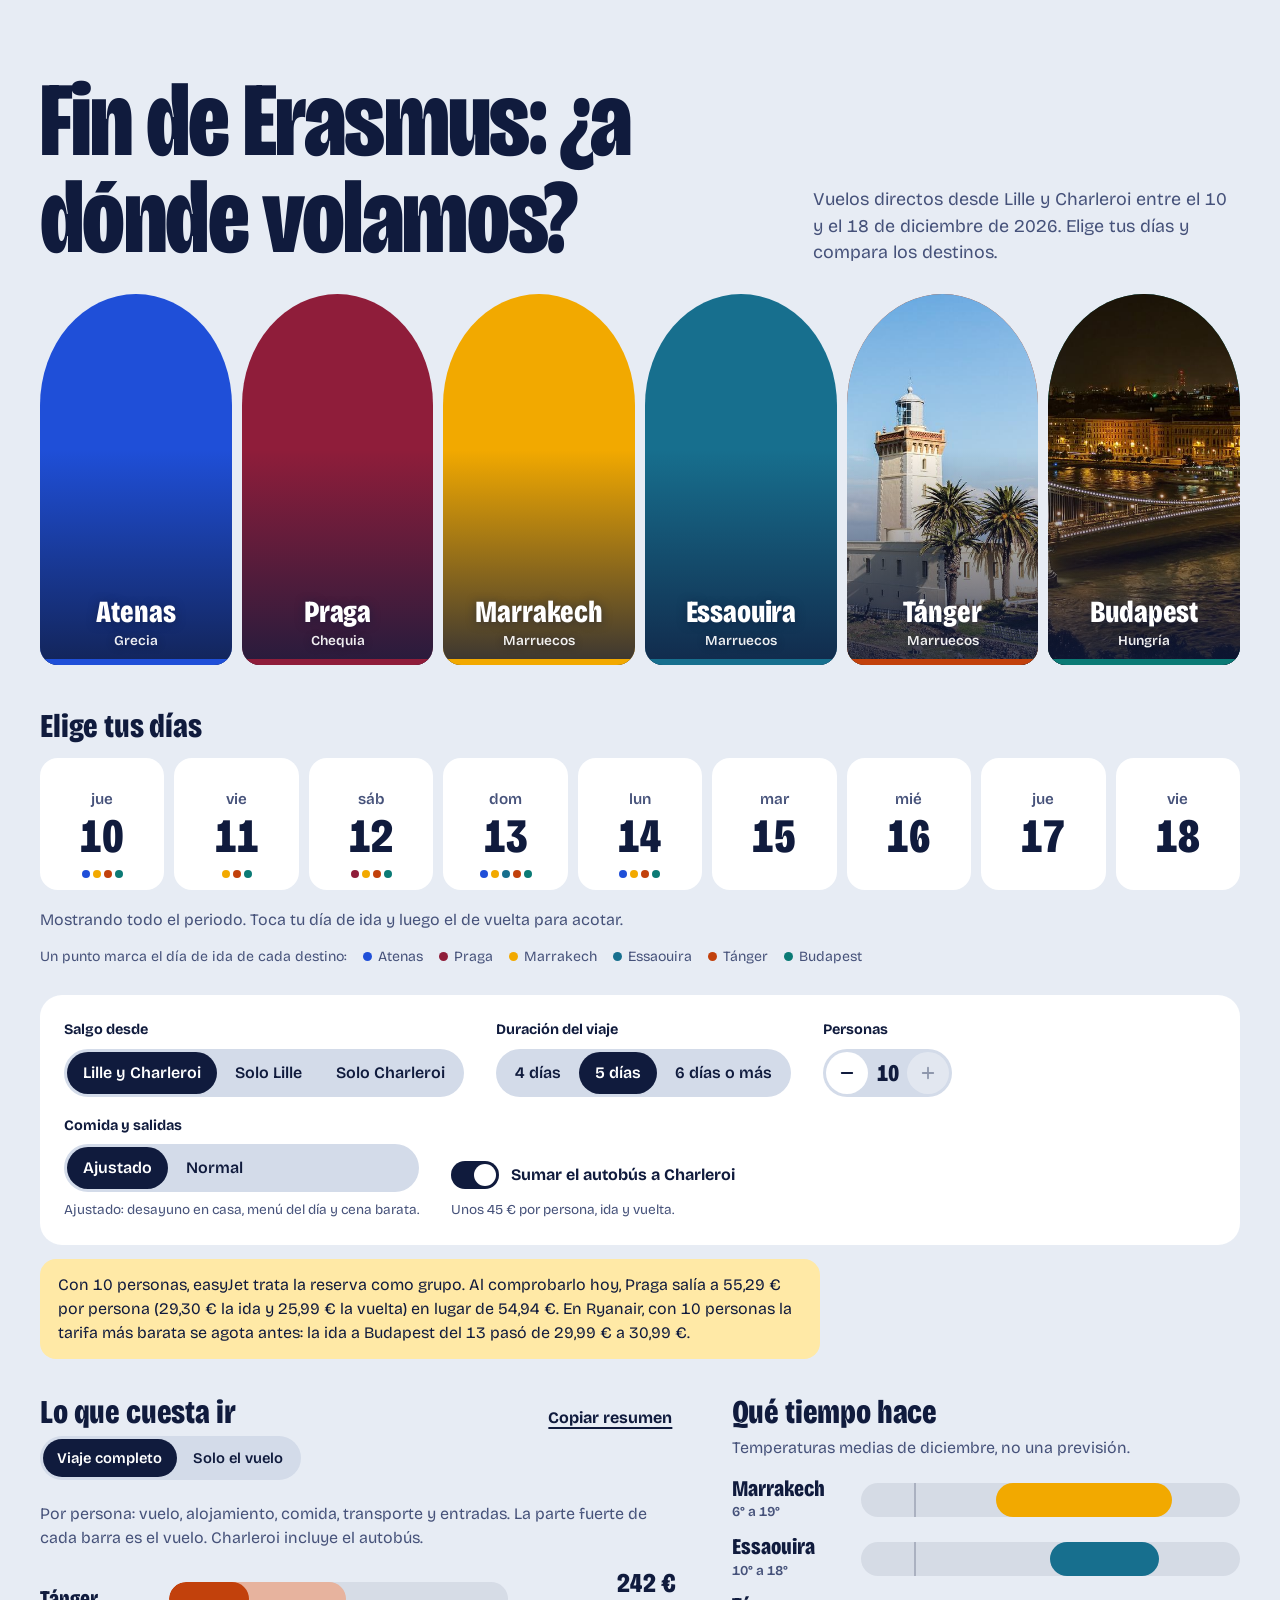
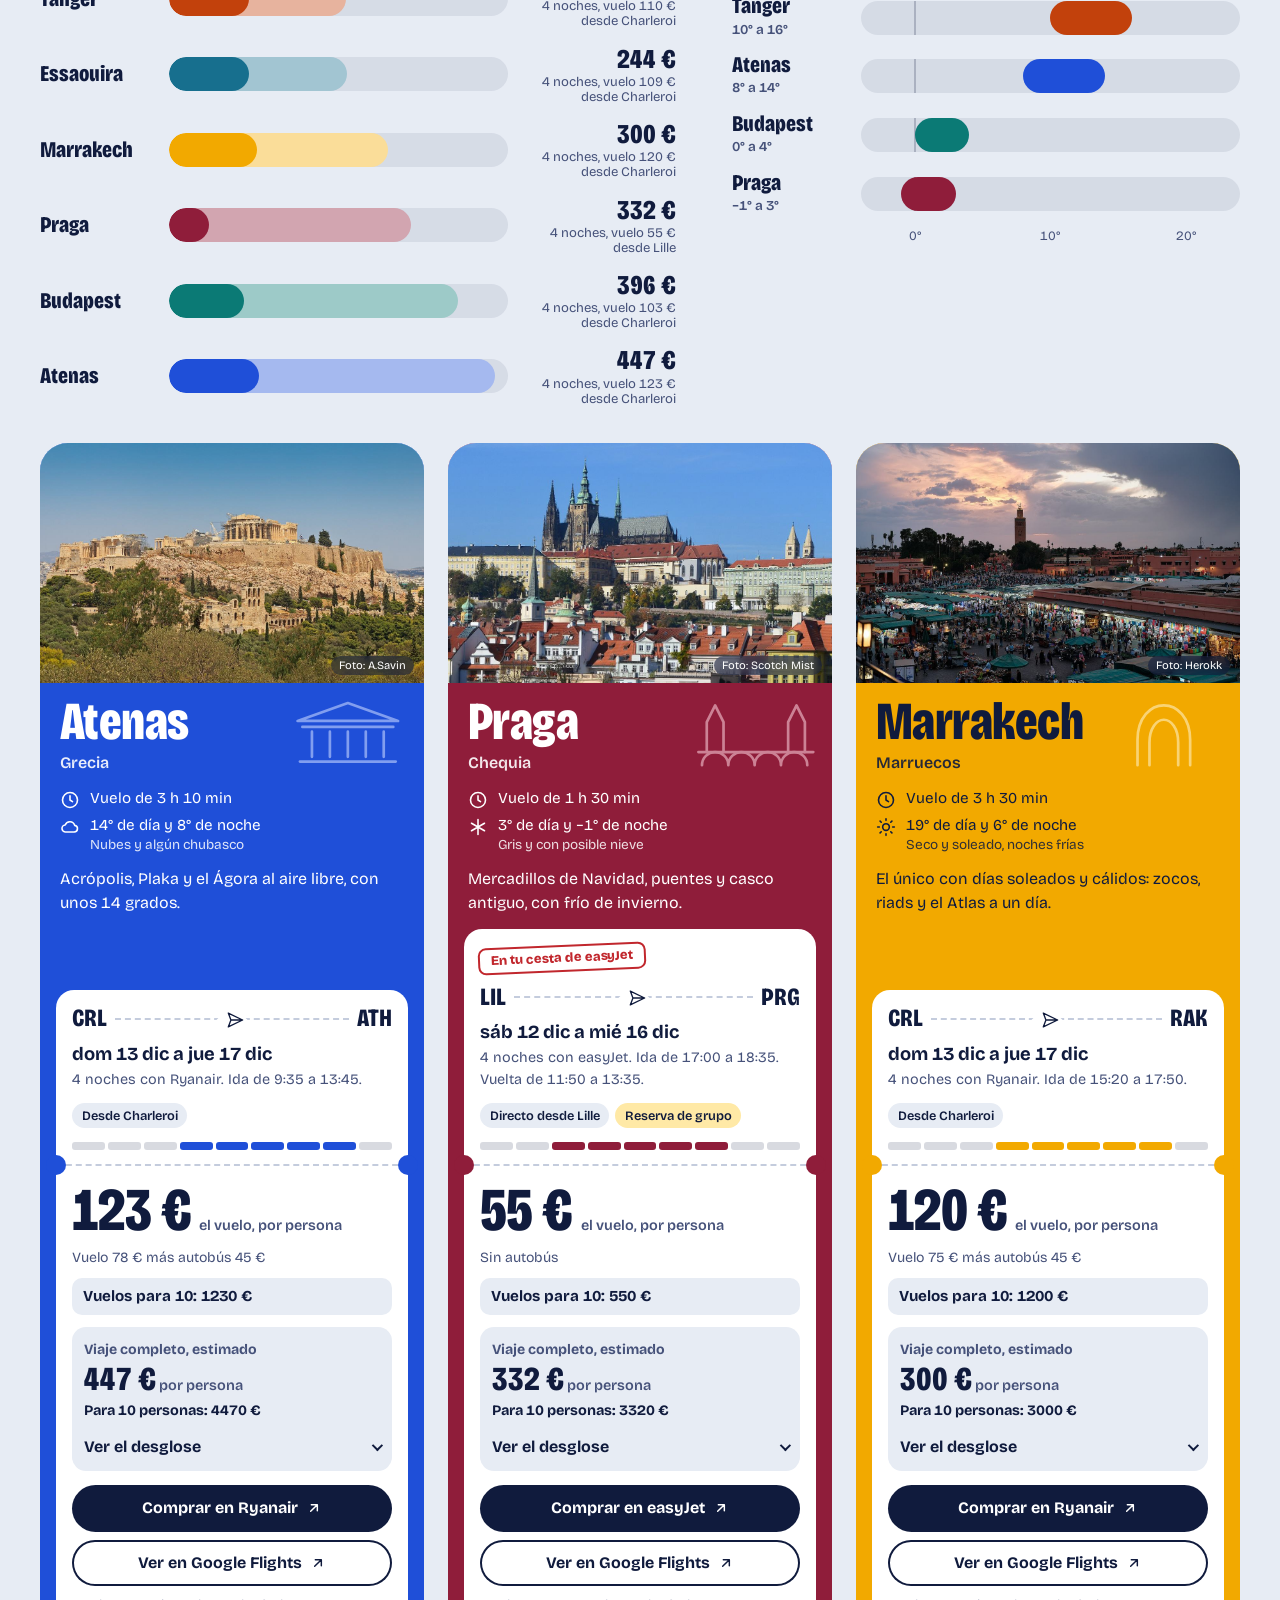
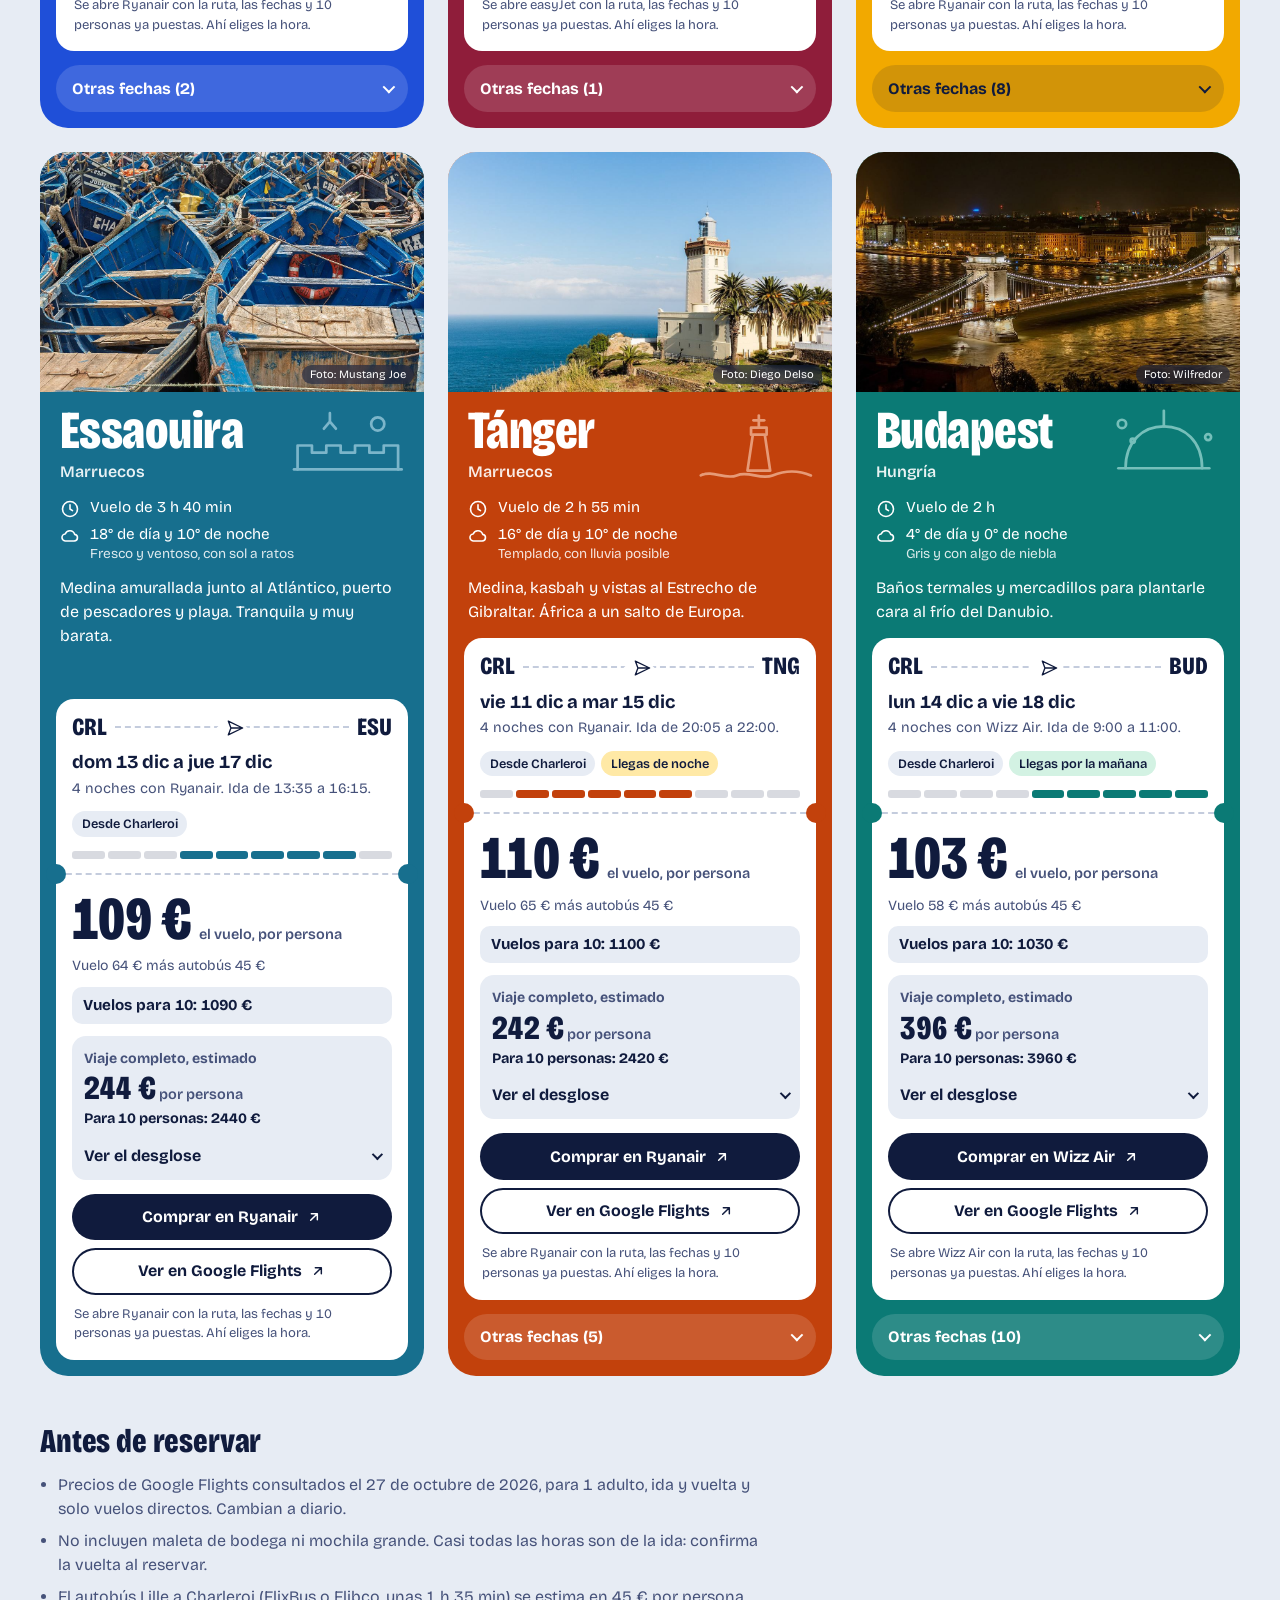
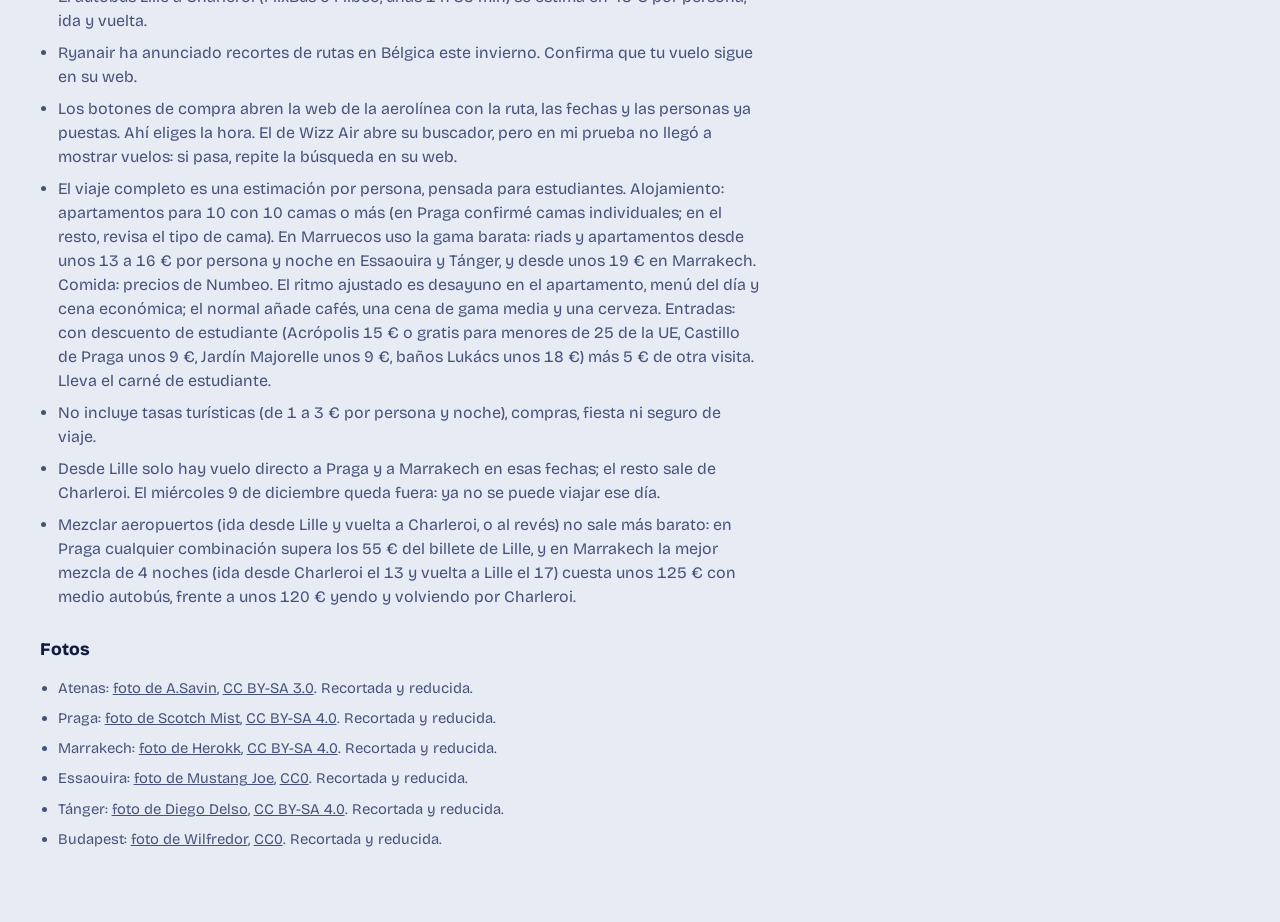
==== commit dfb80400: "Añade fotos a la cabecera y a cada destino Seis puertas arqueadas en la cabecera y una foto a sangre" ====
--- a/index.html
+++ b/index.html
@@ -19,6 +19,7 @@
   <header class="hero wrap">
     <h1>Fin de Erasmus: ¿a dónde volamos?</h1>
     <p class="hero__intro">Vuelos directos desde Lille y Charleroi entre el 10 y el 18 de diciembre de 2026. Elige tus días y compara los destinos.</p>
+    <ul class="reel" id="reel" aria-label="Los seis destinos"></ul>
   </header>
 
   <main>
@@ -122,6 +123,8 @@
         <li>Desde Lille solo hay vuelo directo a Praga y a Marrakech en esas fechas; el resto sale de Charleroi. El miércoles 9 de diciembre queda fuera: ya no se puede viajar ese día.</li>
         <li>Mezclar aeropuertos (ida desde Lille y vuelta a Charleroi, o al revés) no sale más barato: en Praga cualquier combinación supera los 55 € del billete de Lille, y en Marrakech la mejor mezcla de 4 noches (ida desde Charleroi el 13 y vuelta a Lille el 17) cuesta unos 125 € con medio autobús, frente a unos 120 € yendo y volviendo por Charleroi.</li>
       </ul>
+      <h3 class="notes__sub">Fotos</h3>
+      <ul class="notes__list credits" id="credits"></ul>
     </section>
   </main>
 
--- a/styles.css
+++ b/styles.css
@@ -100,6 +100,108 @@
 
 @media (min-width: 900px) {
   .hero { grid-template-columns: minmax(0, 1.7fr) minmax(0, 1fr); }
+}
+
+/* Puertas arqueadas de la cabecera: una foto por destino */
+
+.reel {
+  grid-column: 1 / -1;
+  list-style: none;
+  margin: 10px 0 0;
+  padding: 0;
+  display: grid;
+  grid-template-columns: repeat(3, minmax(0, 1fr));
+  gap: clamp(6px, 1.4vw, 12px);
+}
+
+.reel li { min-width: 0; }
+
+.reel__item {
+  --arch: 50% 50% 18px 18px / 30% 30% 18px 18px;
+  position: relative;
+  display: block;
+  height: clamp(150px, 40vw, 210px);
+  border-radius: var(--arch);
+  overflow: hidden;
+  color: #fff;
+  text-decoration: none;
+  background: var(--c);
+  isolation: isolate;
+}
+
+.reel__item img {
+  position: absolute;
+  inset: 0;
+  width: 100%;
+  height: 100%;
+  object-fit: cover;
+  object-position: var(--pos, 50% 50%);
+  transition: transform 0.7s var(--ease);
+}
+
+/* Degradado oscuro para leer el nombre y barra del color del destino */
+.reel__item::before {
+  content: "";
+  position: absolute;
+  inset: 0;
+  z-index: 1;
+  background:
+    linear-gradient(to top, var(--c) 0 6px, transparent 6px),
+    linear-gradient(to top, rgb(16 27 61 / 0.82), rgb(16 27 61 / 0) 58%);
+}
+
+.reel__label {
+  position: absolute;
+  inset: auto 0 0;
+  z-index: 2;
+  padding: 0 8px 14px;
+  text-align: center;
+  text-shadow: 0 1px 10px rgb(16 27 61 / 0.55);
+}
+
+.reel__name {
+  display: block;
+  font-size: clamp(1.15rem, 4.6vw, 1.7rem);
+  line-height: 1;
+  font-weight: 800;
+  font-stretch: var(--display-stretch);
+  font-variation-settings: "wdth" 75;
+  letter-spacing: -0.005em;
+}
+
+.reel__country {
+  display: block;
+  margin-top: 3px;
+  font-size: 0.78rem;
+  font-weight: 600;
+  opacity: 0.92;
+}
+
+.reel__item:focus-visible { outline-offset: 4px; }
+
+@media (min-width: 720px) {
+  .reel { display: flex; gap: 10px; }
+  .reel li { flex: 1 1 0; transition: flex-grow 0.6s var(--ease); }
+  .reel__item { height: clamp(260px, 29vw, 400px); }
+  .reel__name { font-size: clamp(1.4rem, 2.4vw, 2.2rem); }
+  .reel__country { font-size: 0.85rem; }
+}
+
+/* En escritorio, la puerta que miras se abre y las demás se estrechan */
+@media (min-width: 720px) and (hover: hover) {
+  .reel li:hover,
+  .reel li:focus-within { flex-grow: 2.6; }
+  .reel li:hover img,
+  .reel li:focus-within img { transform: scale(1.06); }
+}
+
+@media (prefers-reduced-motion: no-preference) {
+  .reel li { animation: rise 0.8s var(--ease) both; animation-delay: calc(var(--i) * 70ms + 150ms); }
+}
+
+@keyframes rise {
+  from { opacity: 0; transform: translateY(26px); }
+  to { opacity: 1; transform: none; }
 }
 
 .section-title {
@@ -539,11 +641,54 @@
 .poster--essaouira { --c: var(--essaouira); --on: #fff; --soft: #bfe5f2; }
 .poster--tanger { --c: var(--tanger); --on: #fff; --soft: #ffd5bf; }
 
+/* La foto sangra hasta los bordes del cartel */
+.poster__photo {
+  position: relative;
+  margin: -22px -16px 0;
+  aspect-ratio: 16 / 10;
+  overflow: hidden;
+  background: var(--soft);
+}
+
+.poster__photo img {
+  display: block;
+  width: 100%;
+  height: 100%;
+  object-fit: cover;
+  object-position: var(--pos, 50% 50%);
+  transition: transform 0.9s var(--ease);
+}
+
+.poster__photo figcaption {
+  position: absolute;
+  right: 10px;
+  bottom: 8px;
+  font-size: 0.7rem;
+  line-height: 1;
+}
+
+.poster__photo figcaption a {
+  display: block;
+  padding: 4px 8px;
+  border-radius: 999px;
+  background: rgb(16 27 61 / 0.55);
+  color: #fff;
+  text-decoration: none;
+  backdrop-filter: blur(4px);
+}
+.poster__photo figcaption a:hover { background: rgb(16 27 61 / 0.85); }
+
+@media (hover: hover) {
+  .poster:hover .poster__photo img { transform: scale(1.04); }
+}
+
+.poster__head { position: relative; }
+
 .poster__art {
   position: absolute;
-  top: 14px;
-  right: 14px;
-  width: clamp(104px, 38%, 150px);
+  top: 0;
+  right: 0;
+  width: clamp(92px, 34%, 130px);
   color: var(--soft);
   opacity: 0.6;
   z-index: -1;
@@ -931,6 +1076,13 @@
   max-width: 72ch;
   color: var(--ink-soft);
 }
+.notes__sub {
+  margin: 28px 0 0;
+  font-size: 1.1rem;
+  font-weight: 800;
+}
+.credits { font-size: 0.92rem; }
+.credits a { color: inherit; }
 
 /* Aviso */
 
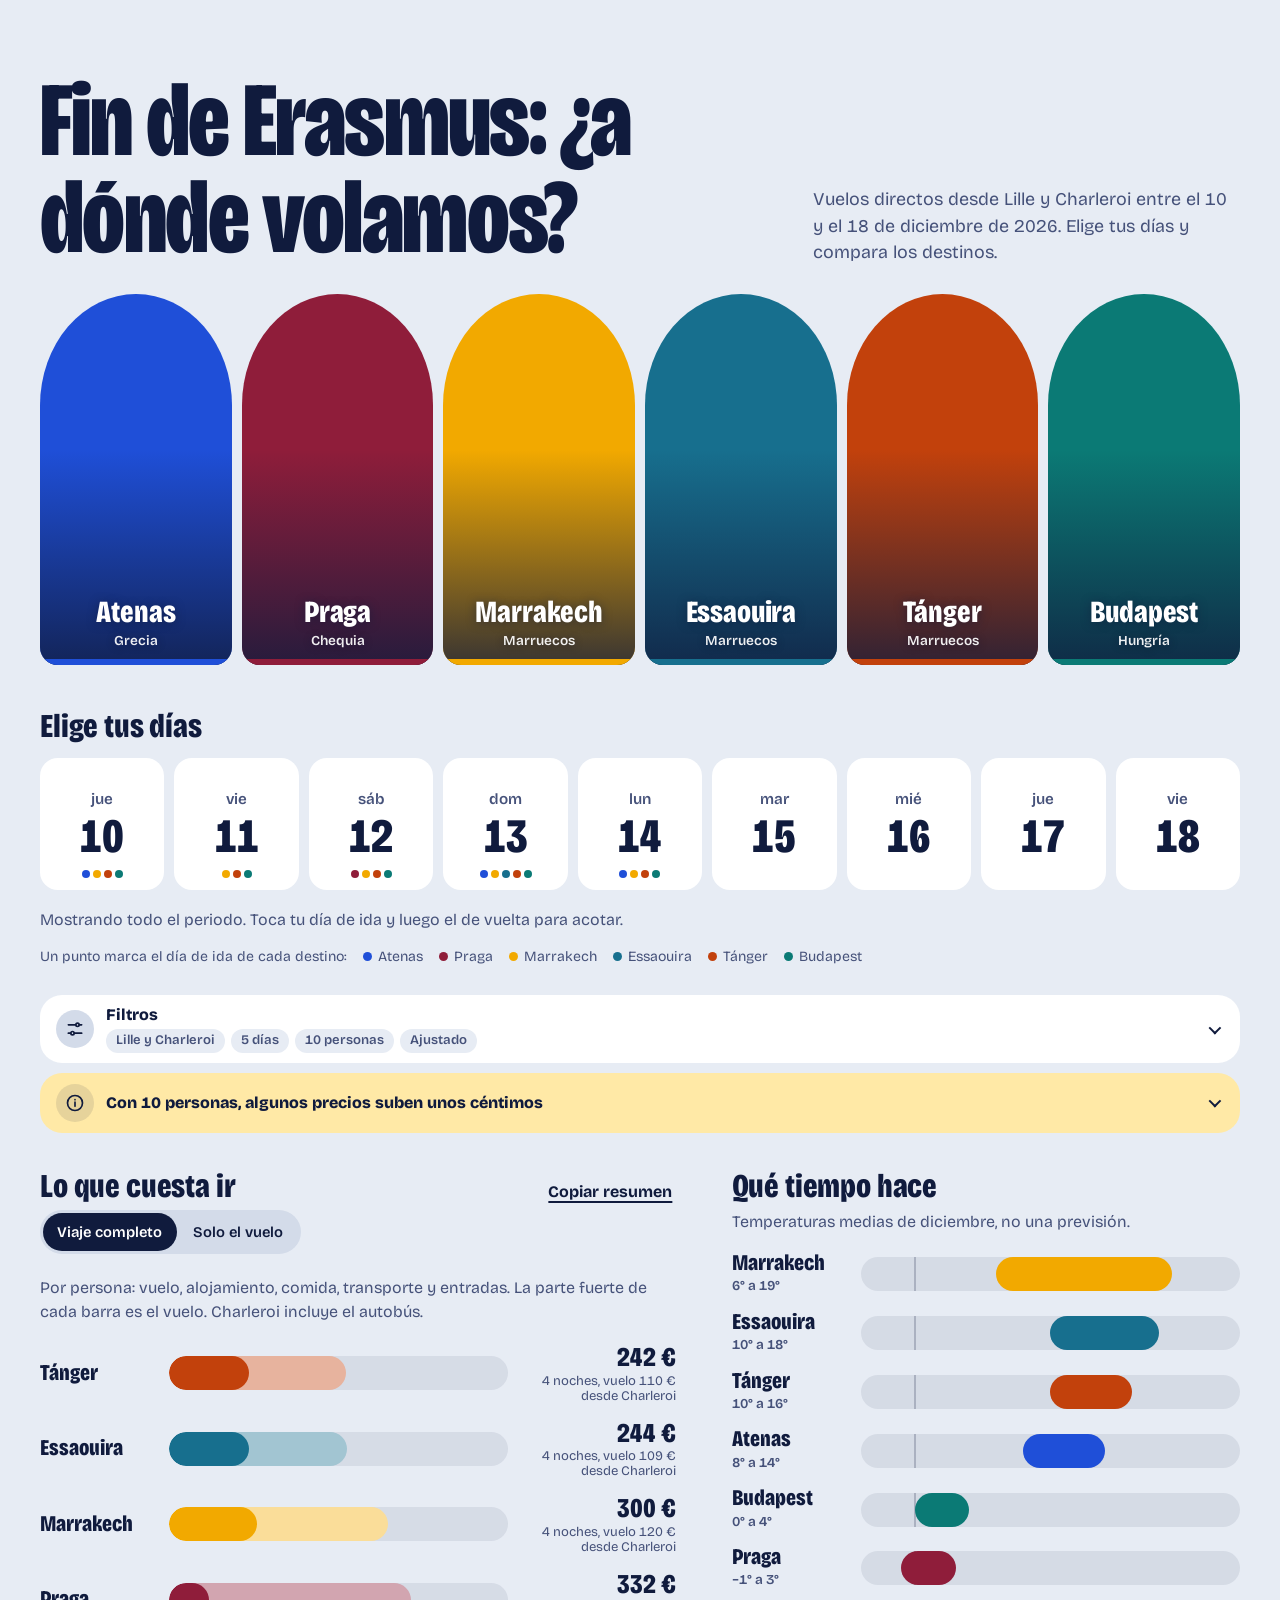
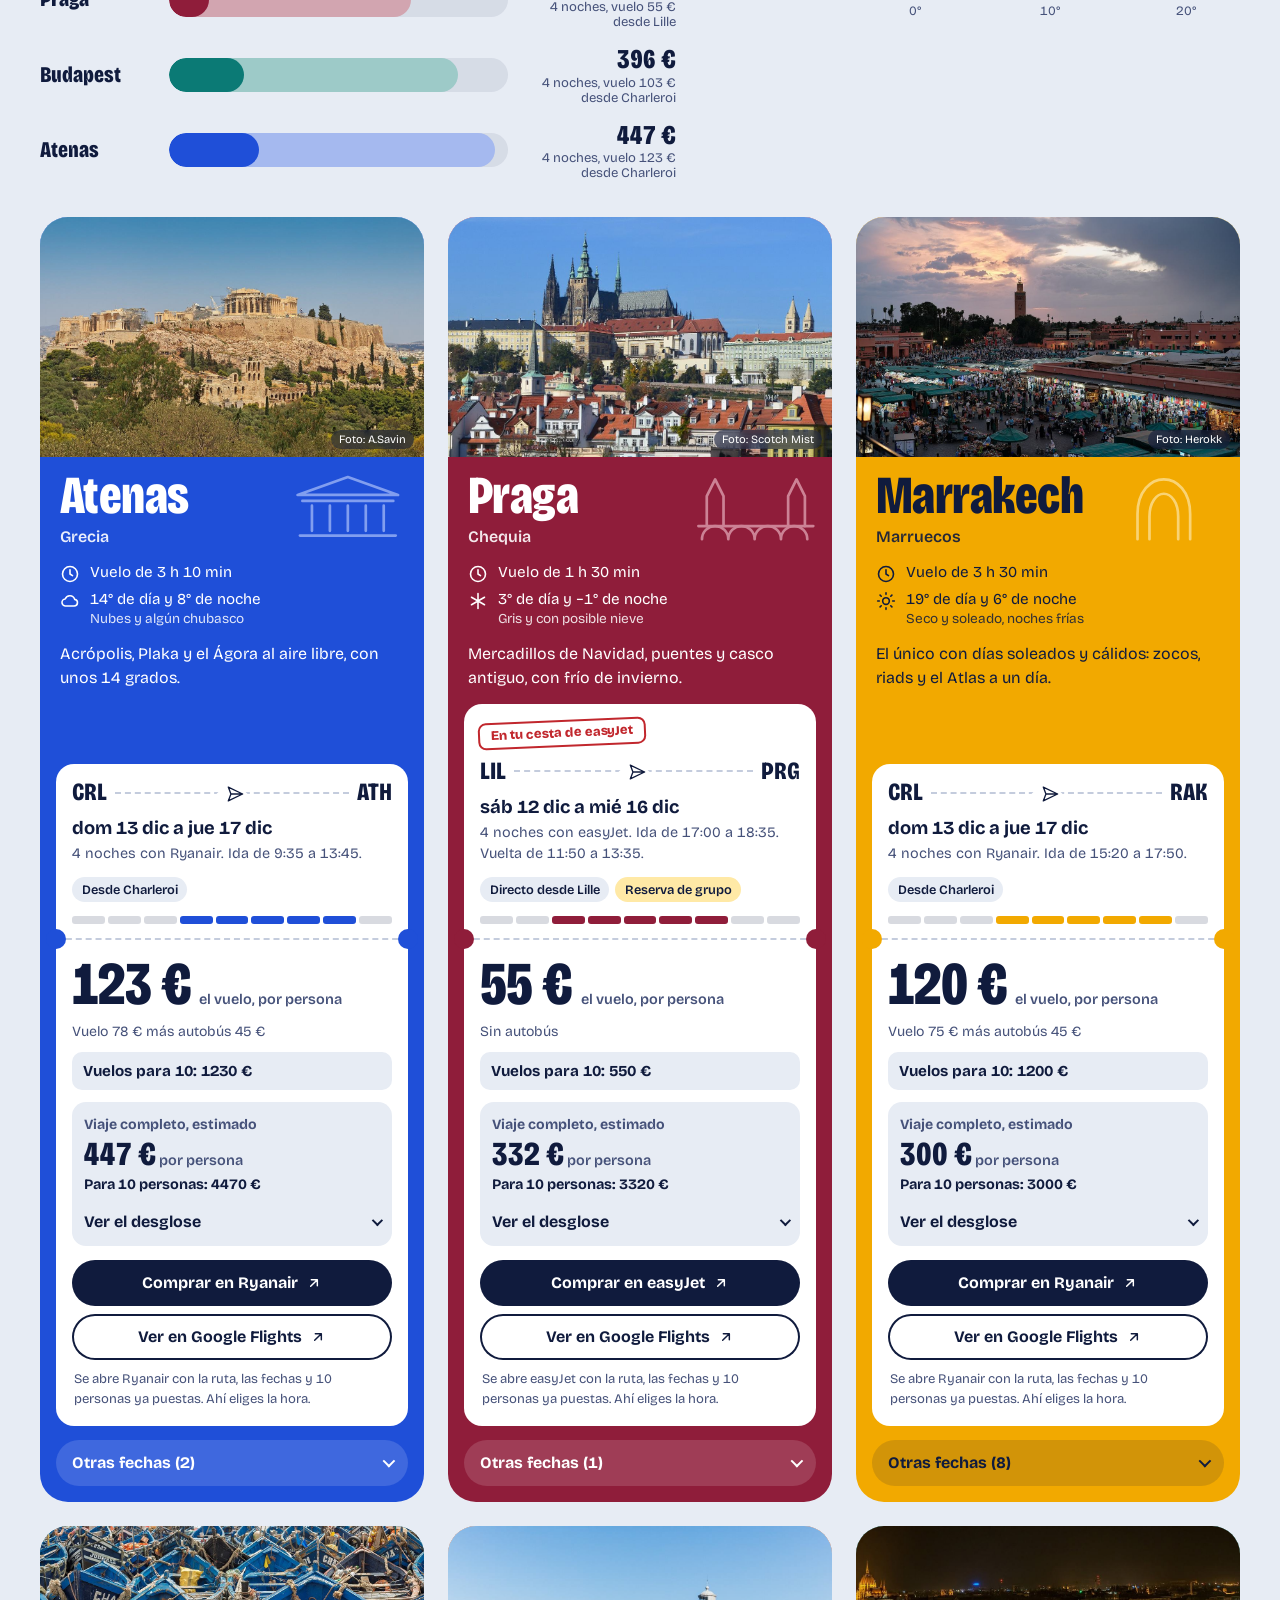
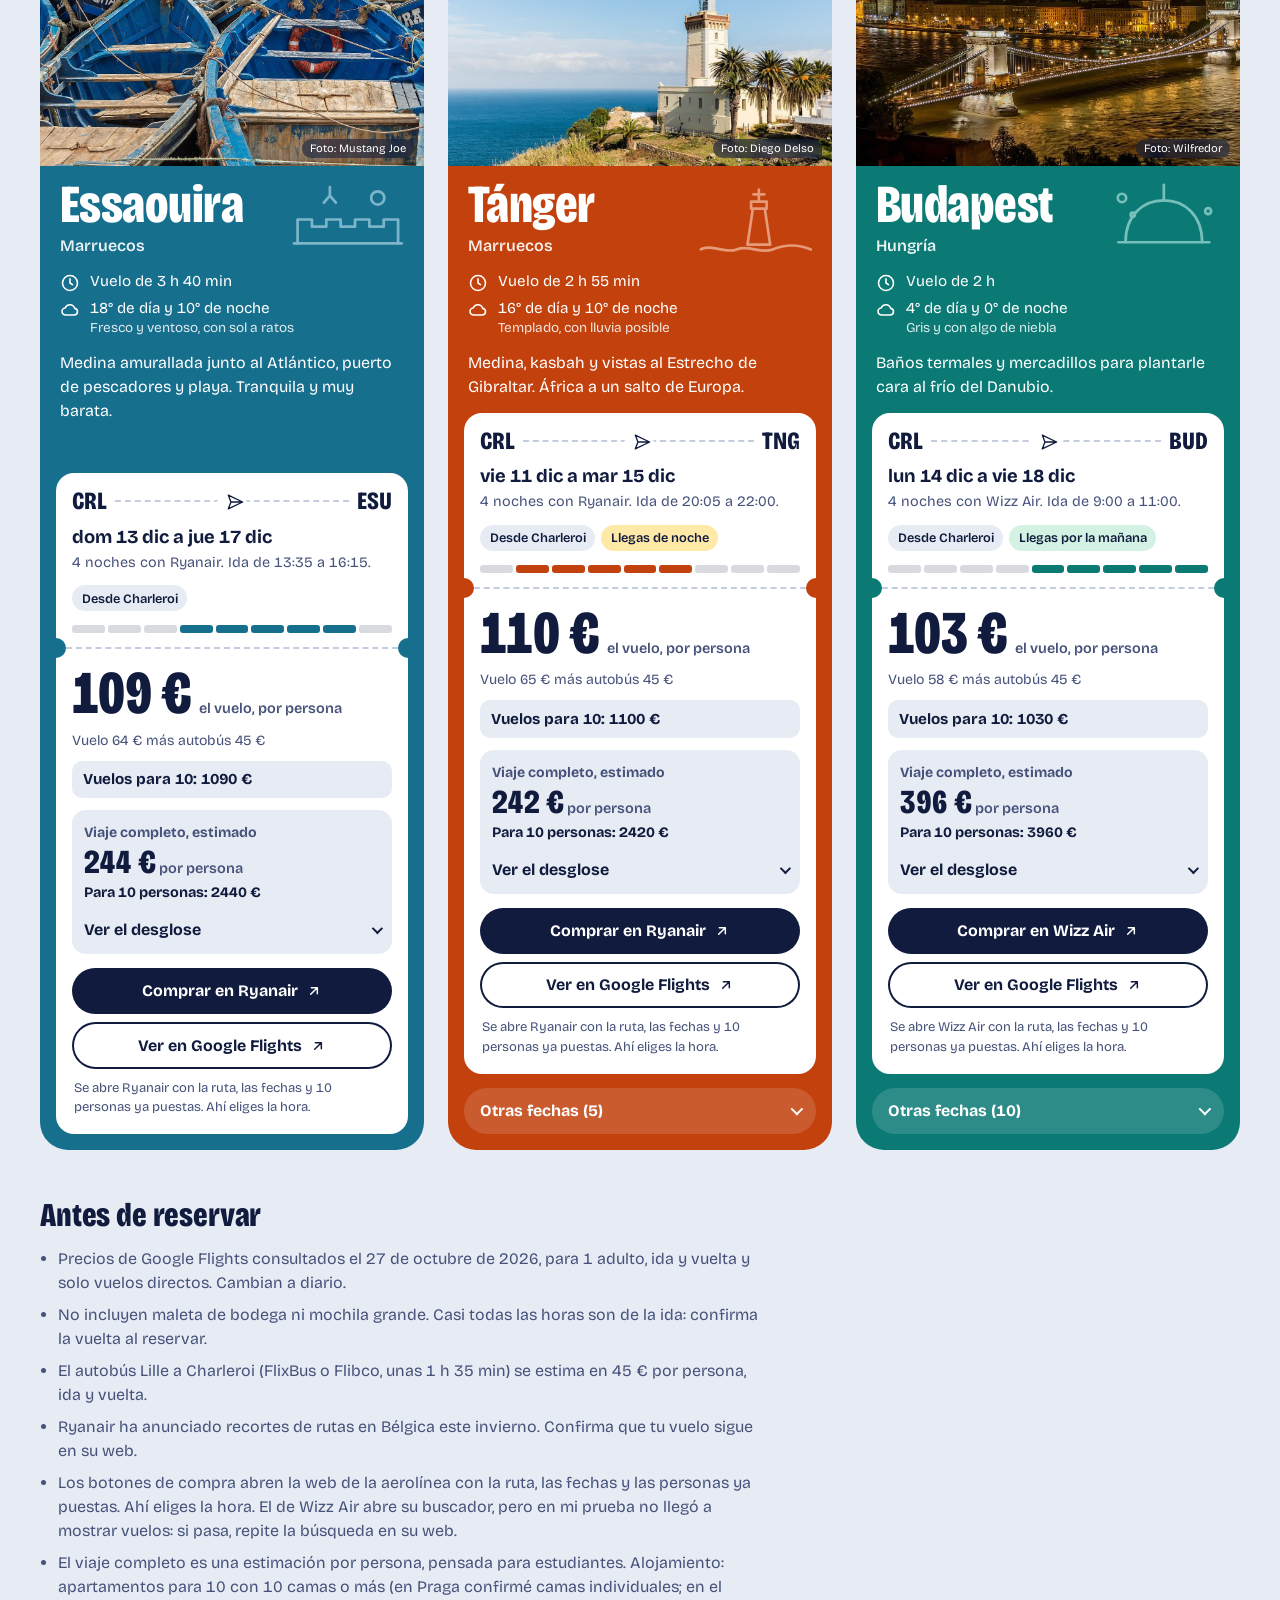
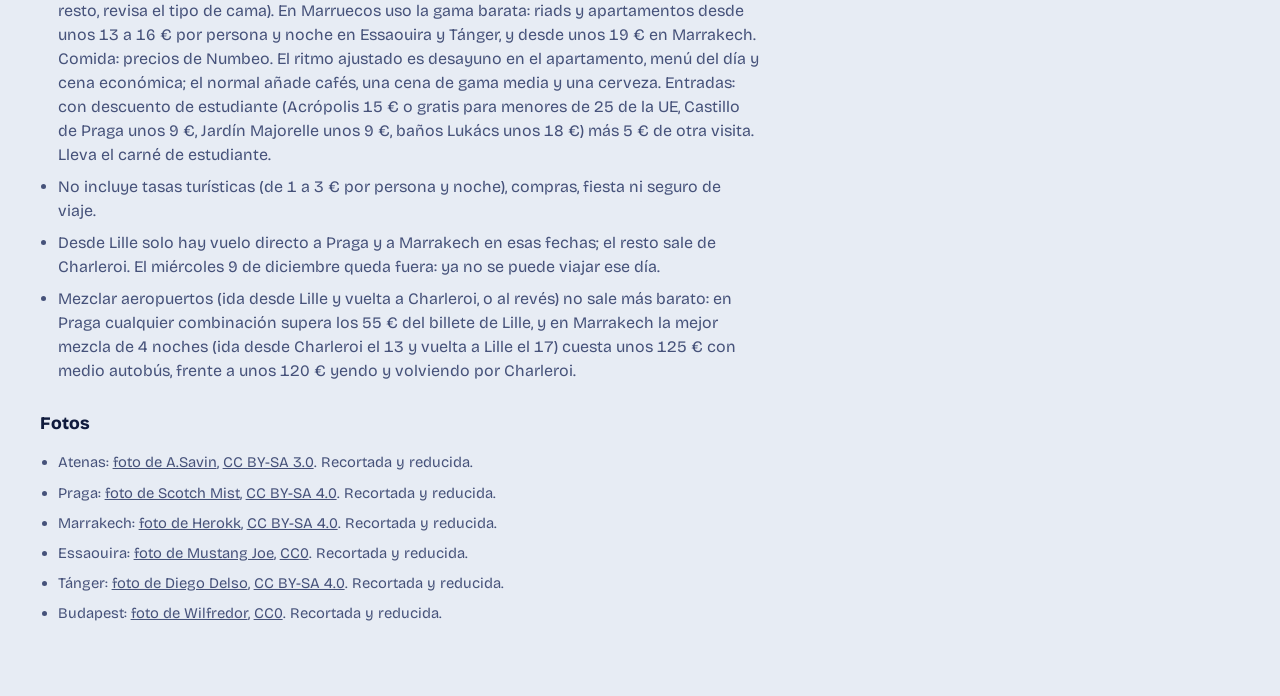
==== commit aad5bbaa: "Convierte los filtros y el aviso de grupo en desplegables Los filtros se resumen en etiquetas cuando" ====
--- a/index.html
+++ b/index.html
@@ -34,56 +34,73 @@
     </section>
 
     <section class="filters wrap" aria-label="Filtros">
-      <div class="filters__box">
-        <div class="field">
-          <span class="field__label" id="lbl-origin">Salgo desde</span>
-          <div class="seg" role="radiogroup" aria-labelledby="lbl-origin" id="origin">
-            <button type="button" role="radio" data-origin="both" aria-checked="true">Lille y Charleroi</button>
-            <button type="button" role="radio" data-origin="LIL" aria-checked="false">Solo Lille</button>
-            <button type="button" role="radio" data-origin="CRL" aria-checked="false">Solo Charleroi</button>
+      <details class="drawer" id="filters-drawer">
+        <summary>
+          <span class="drawer__icon" aria-hidden="true"><svg viewBox="0 0 24 24"><path d="M4 7h9M17 7h3M4 17h3M11 17h9"/><circle cx="15" cy="7" r="2"/><circle cx="9" cy="17" r="2"/></svg></span>
+          <span class="drawer__text">
+            <span class="drawer__title">Filtros</span>
+            <span class="chips" id="filters-now" aria-live="polite"></span>
+          </span>
+        </summary>
+        <div class="filters__box">
+          <div class="field">
+            <span class="field__label" id="lbl-origin">Salgo desde</span>
+            <div class="seg" role="radiogroup" aria-labelledby="lbl-origin" id="origin">
+              <button type="button" role="radio" data-origin="both" aria-checked="true">Los dos</button>
+              <button type="button" role="radio" data-origin="LIL" aria-checked="false">Solo Lille</button>
+              <button type="button" role="radio" data-origin="CRL" aria-checked="false">Solo Charleroi</button>
+            </div>
+          </div>
+
+          <div class="field">
+            <span class="field__label" id="lbl-dur">Duración del viaje</span>
+            <div class="seg seg--multi" role="group" aria-labelledby="lbl-dur" id="durations">
+              <button type="button" data-dur="4" aria-pressed="false">4 días</button>
+              <button type="button" data-dur="5" aria-pressed="true">5 días</button>
+              <button type="button" data-dur="6" aria-pressed="false">6 días o más</button>
+            </div>
+          </div>
+
+          <div class="field">
+            <span class="field__label" id="lbl-people">Personas</span>
+            <div class="step" role="group" aria-labelledby="lbl-people">
+              <button type="button" data-action="people-minus" aria-label="Una persona menos">
+                <svg viewBox="0 0 24 24" aria-hidden="true"><path d="M5 12h14"/></svg>
+              </button>
+              <output id="people" aria-live="polite">10</output>
+              <button type="button" data-action="people-plus" aria-label="Una persona más">
+                <svg viewBox="0 0 24 24" aria-hidden="true"><path d="M5 12h14M12 5v14"/></svg>
+              </button>
+            </div>
+          </div>
+
+          <div class="field">
+            <span class="field__label" id="lbl-pace">Comida y salidas</span>
+            <div class="seg" role="radiogroup" aria-labelledby="lbl-pace" id="pace">
+              <button type="button" role="radio" data-pace="ajustado" aria-checked="true">Ajustado</button>
+              <button type="button" role="radio" data-pace="normal" aria-checked="false">Normal</button>
+            </div>
+            <span class="field__help" id="pace-help">Ajustado: desayuno en casa, menú del día y cena barata.</span>
+          </div>
+
+          <div class="field field--switch">
+            <button type="button" class="switch" role="switch" aria-checked="true" id="bus" aria-describedby="bus-help">
+              <span class="switch__track" aria-hidden="true"><span class="switch__knob"></span></span>
+              <span class="switch__text">Sumar el autobús a Charleroi</span>
+            </button>
+            <span class="field__help" id="bus-help">Unos 45 € por persona, ida y vuelta.</span>
           </div>
         </div>
-
-        <div class="field">
-          <span class="field__label" id="lbl-dur">Duración del viaje</span>
-          <div class="seg seg--multi" role="group" aria-labelledby="lbl-dur" id="durations">
-            <button type="button" data-dur="4" aria-pressed="false">4 días</button>
-            <button type="button" data-dur="5" aria-pressed="true">5 días</button>
-            <button type="button" data-dur="6" aria-pressed="false">6 días o más</button>
-          </div>
-        </div>
-
-        <div class="field">
-          <span class="field__label" id="lbl-people">Personas</span>
-          <div class="step" role="group" aria-labelledby="lbl-people">
-            <button type="button" data-action="people-minus" aria-label="Una persona menos">
-              <svg viewBox="0 0 24 24" aria-hidden="true"><path d="M5 12h14"/></svg>
-            </button>
-            <output id="people" aria-live="polite">10</output>
-            <button type="button" data-action="people-plus" aria-label="Una persona más">
-              <svg viewBox="0 0 24 24" aria-hidden="true"><path d="M5 12h14M12 5v14"/></svg>
-            </button>
-          </div>
-        </div>
-
-        <div class="field">
-          <span class="field__label" id="lbl-pace">Comida y salidas</span>
-          <div class="seg" role="radiogroup" aria-labelledby="lbl-pace" id="pace">
-            <button type="button" role="radio" data-pace="ajustado" aria-checked="true">Ajustado</button>
-            <button type="button" role="radio" data-pace="normal" aria-checked="false">Normal</button>
-          </div>
-          <span class="field__help" id="pace-help">Ajustado: desayuno en casa, menú del día y cena barata.</span>
-        </div>
-
-        <div class="field field--switch">
-          <button type="button" class="switch" role="switch" aria-checked="true" id="bus" aria-describedby="bus-help">
-            <span class="switch__track" aria-hidden="true"><span class="switch__knob"></span></span>
-            <span class="switch__text">Sumar el autobús a Charleroi</span>
-          </button>
-          <span class="field__help" id="bus-help">Unos 45 € por persona, ida y vuelta.</span>
-        </div>
-      </div>
-      <p class="alert" id="group-note" hidden>Con 10 personas, easyJet trata la reserva como grupo. Al comprobarlo hoy, Praga salía a 55,29 € por persona (29,30 € la ida y 25,99 € la vuelta) en lugar de 54,94 €. En Ryanair, con 10 personas la tarifa más barata se agota antes: la ida a Budapest del 13 pasó de 29,99 € a 30,99 €.</p>
+      </details>
+      <details class="drawer drawer--note" id="group-note" hidden>
+        <summary>
+          <span class="drawer__icon" aria-hidden="true"><svg viewBox="0 0 24 24"><circle cx="12" cy="12" r="9"/><path d="M12 11v5M12 8h.01"/></svg></span>
+          <span class="drawer__text">
+            <span class="drawer__title">Con 10 personas, algunos precios suben unos céntimos</span>
+          </span>
+        </summary>
+        <p>Con 10 personas, easyJet trata la reserva como grupo. Al comprobarlo hoy, Praga salía a 55,29 € por persona (29,30 € la ida y 25,99 € la vuelta) en lugar de 54,94 €. En Ryanair, con 10 personas la tarifa más barata se agota antes: la ida a Budapest del 13 pasó de 29,99 € a 30,99 €.</p>
+      </details>
     </section>
 
     <section class="summary wrap" id="resultados" aria-label="Resumen">
--- a/styles.css
+++ b/styles.css
@@ -341,14 +341,103 @@
 
 .filters { padding-block: 8px 28px; }
 
-.filters__box {
-  display: flex;
-  flex-wrap: wrap;
-  gap: 18px 32px;
-  align-items: flex-end;
-  padding: clamp(16px, 2.4vw, 24px);
+/* Desplegables: una tarjeta cerrada que cuenta lo importante */
+
+.drawer {
   background: var(--white);
   border-radius: 22px;
+}
+
+.drawer + .drawer { margin-top: 10px; }
+
+.drawer > summary {
+  list-style: none;
+  display: flex;
+  align-items: center;
+  gap: 12px;
+  min-height: 60px;
+  padding: 10px 16px;
+  border-radius: 22px;
+  cursor: pointer;
+  -webkit-tap-highlight-color: transparent;
+}
+.drawer > summary::-webkit-details-marker { display: none; }
+.drawer > summary:focus-visible { border-radius: 22px; outline-offset: 2px; }
+
+.drawer > summary::after {
+  content: "";
+  flex: none;
+  width: 9px;
+  height: 9px;
+  margin: 0 6px 0 auto;
+  border-right: 2.5px solid currentColor;
+  border-bottom: 2.5px solid currentColor;
+  transform: rotate(45deg) translateY(-2px);
+  transition: transform 0.25s var(--ease);
+}
+.drawer[open] > summary::after { transform: rotate(-135deg) translateY(-2px); }
+
+.drawer__icon {
+  flex: none;
+  display: grid;
+  place-items: center;
+  width: 38px;
+  height: 38px;
+  border-radius: 50%;
+  background: var(--paper-deep);
+}
+.drawer__icon svg {
+  width: 20px;
+  height: 20px;
+  fill: none;
+  stroke: currentColor;
+  stroke-width: 2;
+  stroke-linecap: round;
+  stroke-linejoin: round;
+}
+
+.drawer__text { display: grid; gap: 5px; min-width: 0; }
+.drawer__title { font-weight: 800; line-height: 1.2; }
+
+.chips { display: flex; flex-wrap: wrap; gap: 4px 6px; }
+.chips span {
+  padding: 2px 10px;
+  border-radius: 999px;
+  background: var(--paper);
+  font-size: 0.82rem;
+  font-weight: 600;
+  line-height: 1.5;
+  color: var(--ink-soft);
+}
+/* Abierto, los mismos datos ya están en los controles */
+.drawer[open] .chips { display: none; }
+
+.drawer--note { background: #ffe9a6; }
+.drawer--note[hidden] { display: none; }
+.drawer--note .drawer__icon { background: rgb(16 27 61 / 0.1); }
+.drawer--note p { margin: 0; padding: 0 18px 16px 66px; max-width: 78ch; }
+@media (max-width: 560px) {
+  .drawer--note p { padding-left: 18px; }
+}
+
+@media (prefers-reduced-motion: no-preference) {
+  .drawer[open] > .filters__box,
+  .drawer[open] > p { animation: reveal 0.3s var(--ease); }
+}
+
+@keyframes reveal {
+  from { opacity: 0; transform: translateY(-8px); }
+  to { opacity: 1; transform: none; }
+}
+
+.filters__box {
+  display: flex;
+  flex-wrap: wrap;
+  gap: 16px 32px;
+  align-items: flex-end;
+  margin-inline: clamp(16px, 2.4vw, 24px);
+  padding-block: 18px clamp(16px, 2.4vw, 24px);
+  border-top: 1px solid var(--line);
 }
 
 .field { display: flex; flex-direction: column; gap: 8px; min-width: 0; }
@@ -451,15 +540,6 @@
 
 .switch[aria-checked="true"] .switch__track { background: var(--ink); }
 .switch[aria-checked="true"] .switch__knob { transform: translateX(20px); }
-
-.alert {
-  margin: 14px 0 0;
-  padding: 14px 18px;
-  border-radius: 16px;
-  background: #ffe9a6;
-  max-width: 78ch;
-}
-.alert[hidden] { display: none; }
 
 /* Resumen */
 
@@ -1116,7 +1196,7 @@
 
 @media (max-width: 560px) {
   .filters__box { gap: 16px; }
-  .seg button { padding: 0.5rem 0.8rem; }
+  .seg button { padding: 0.5rem 0.62rem; }
   .field { width: 100%; }
   .seg { width: 100%; border-radius: 24px; }
   .seg button { flex: 1 1 auto; border-radius: 21px; }
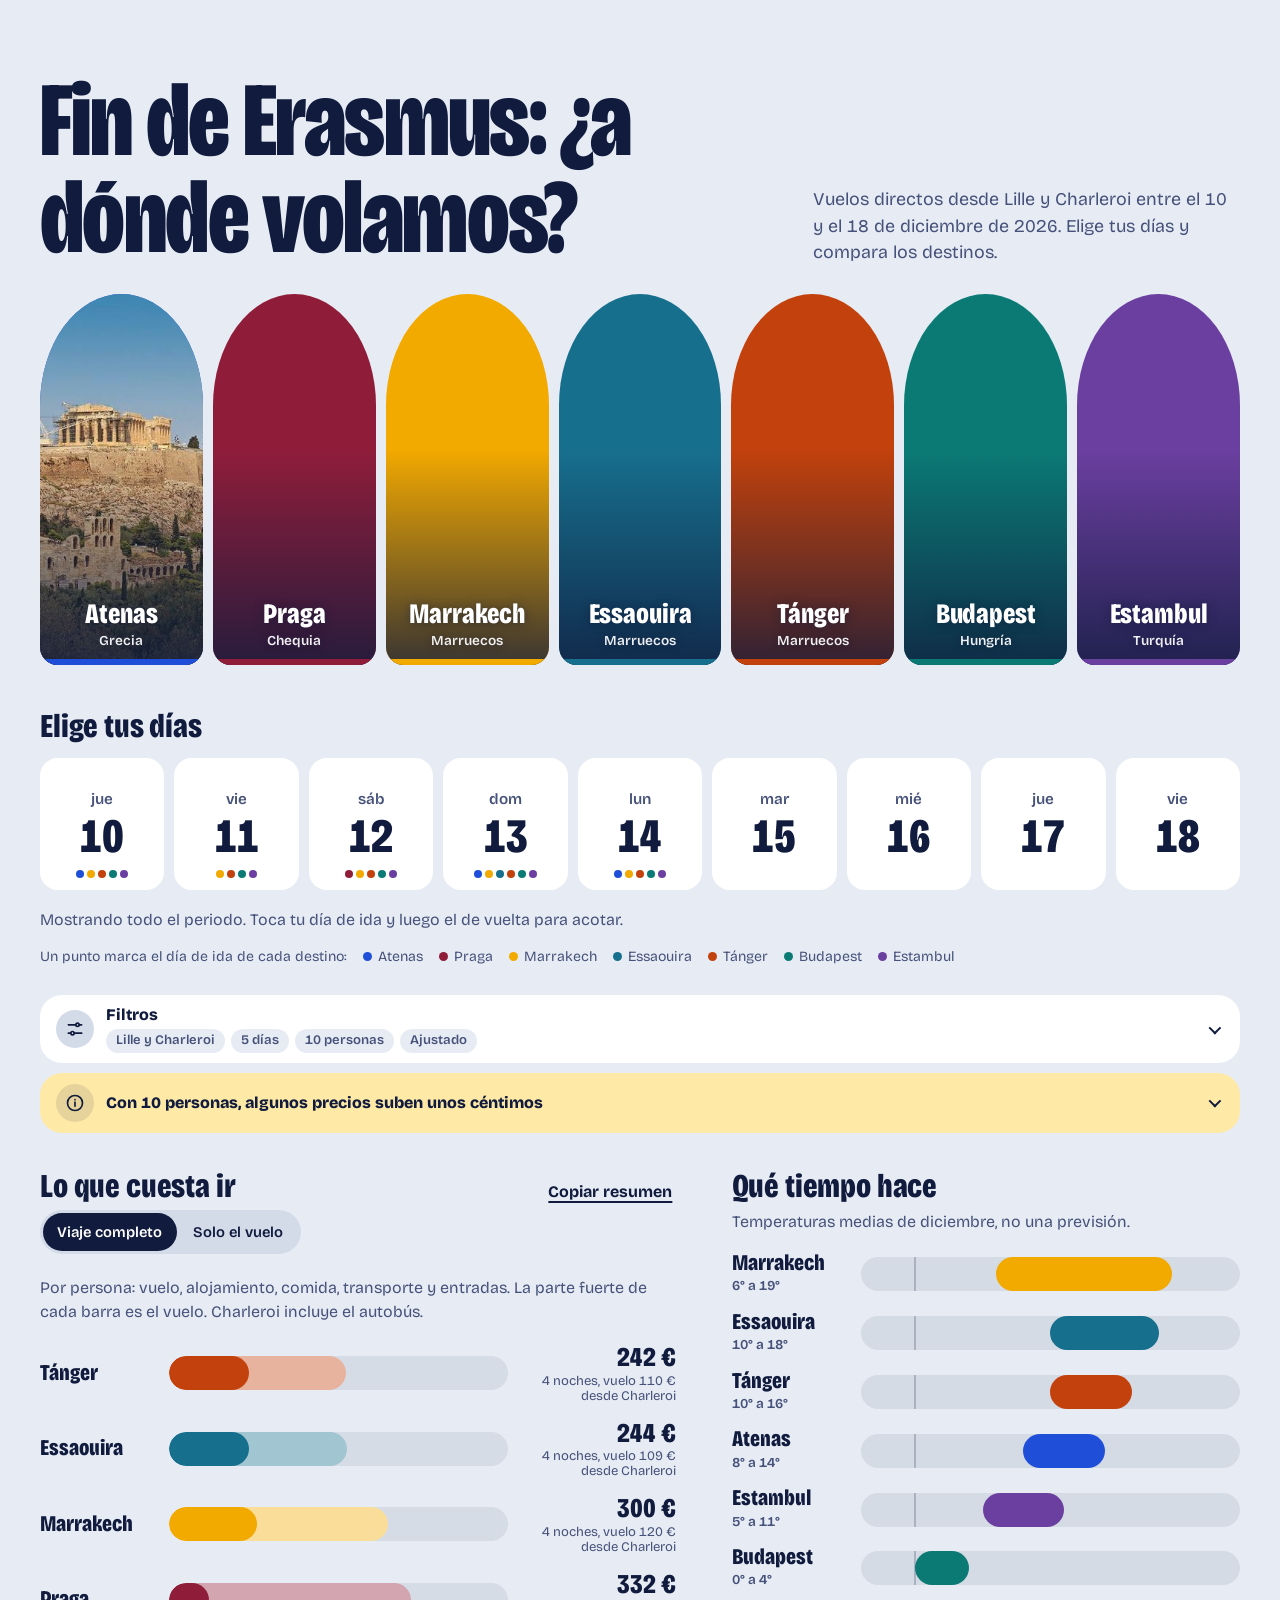
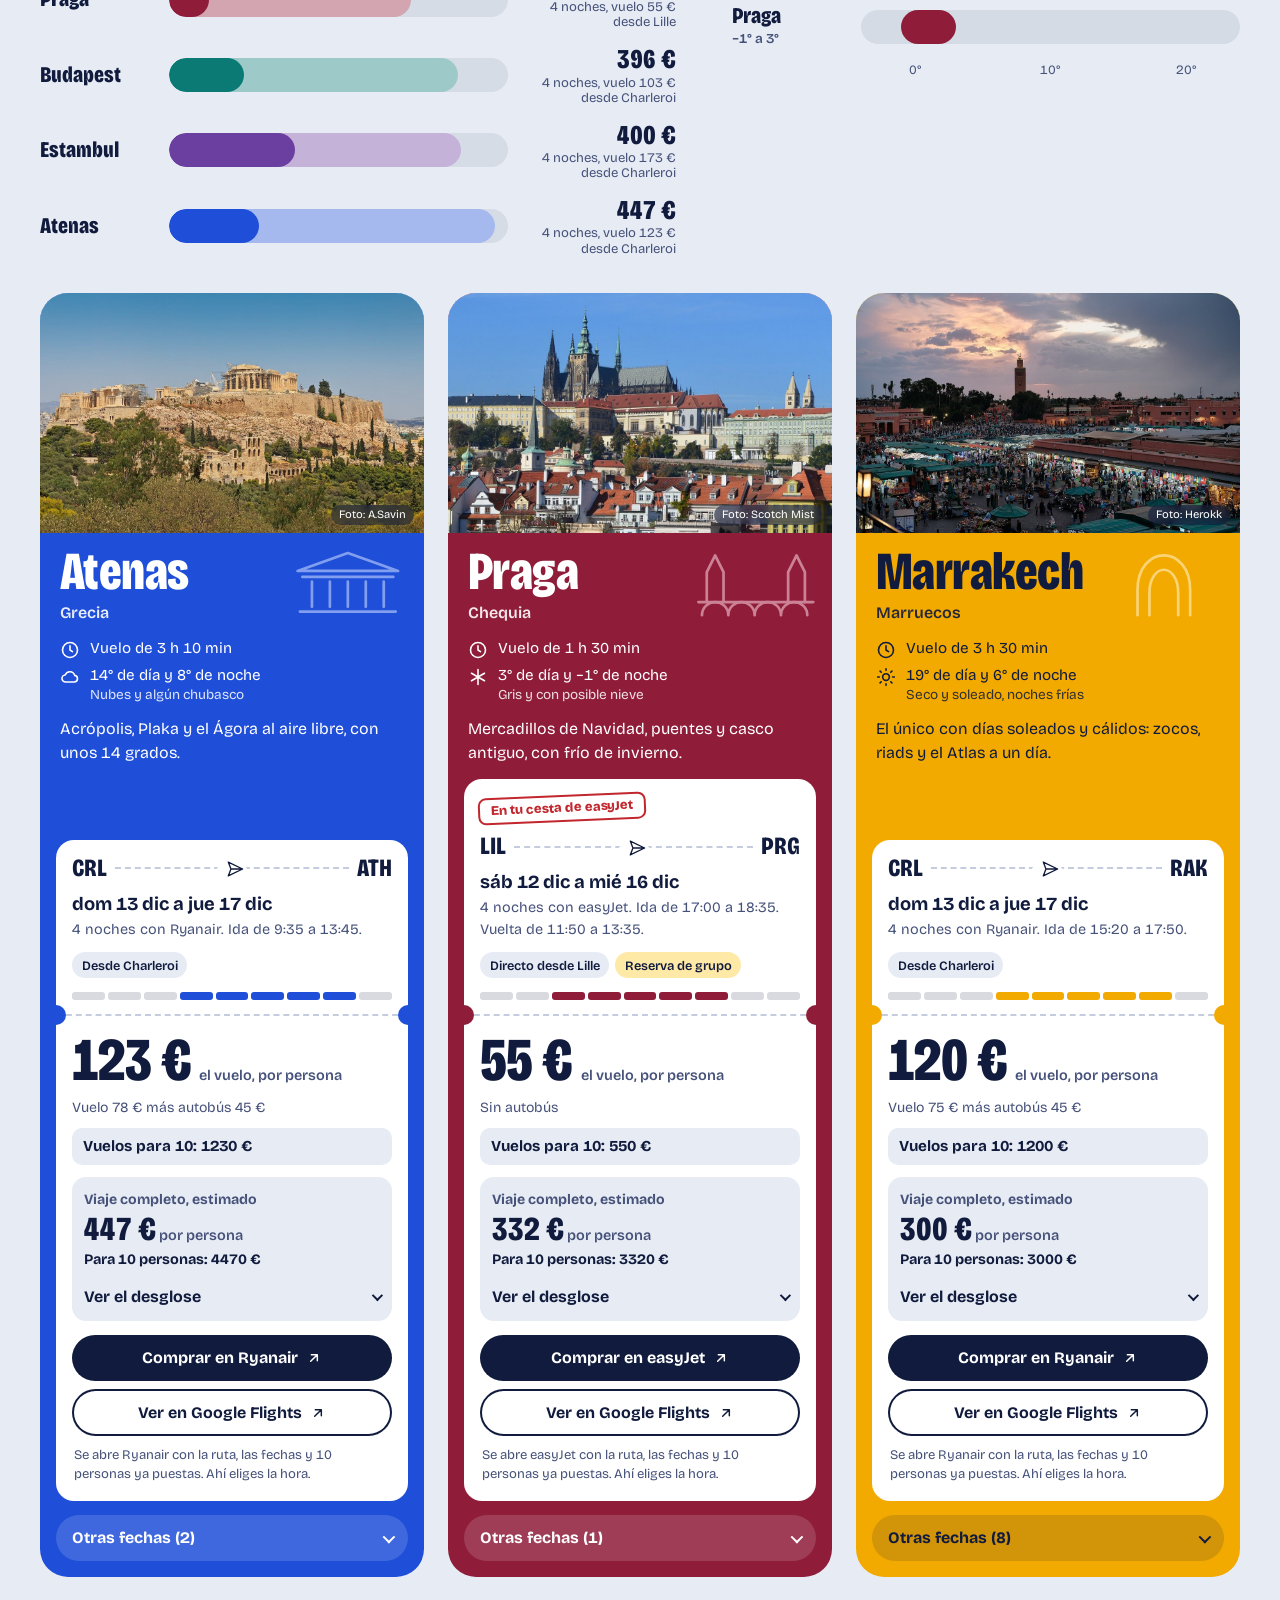
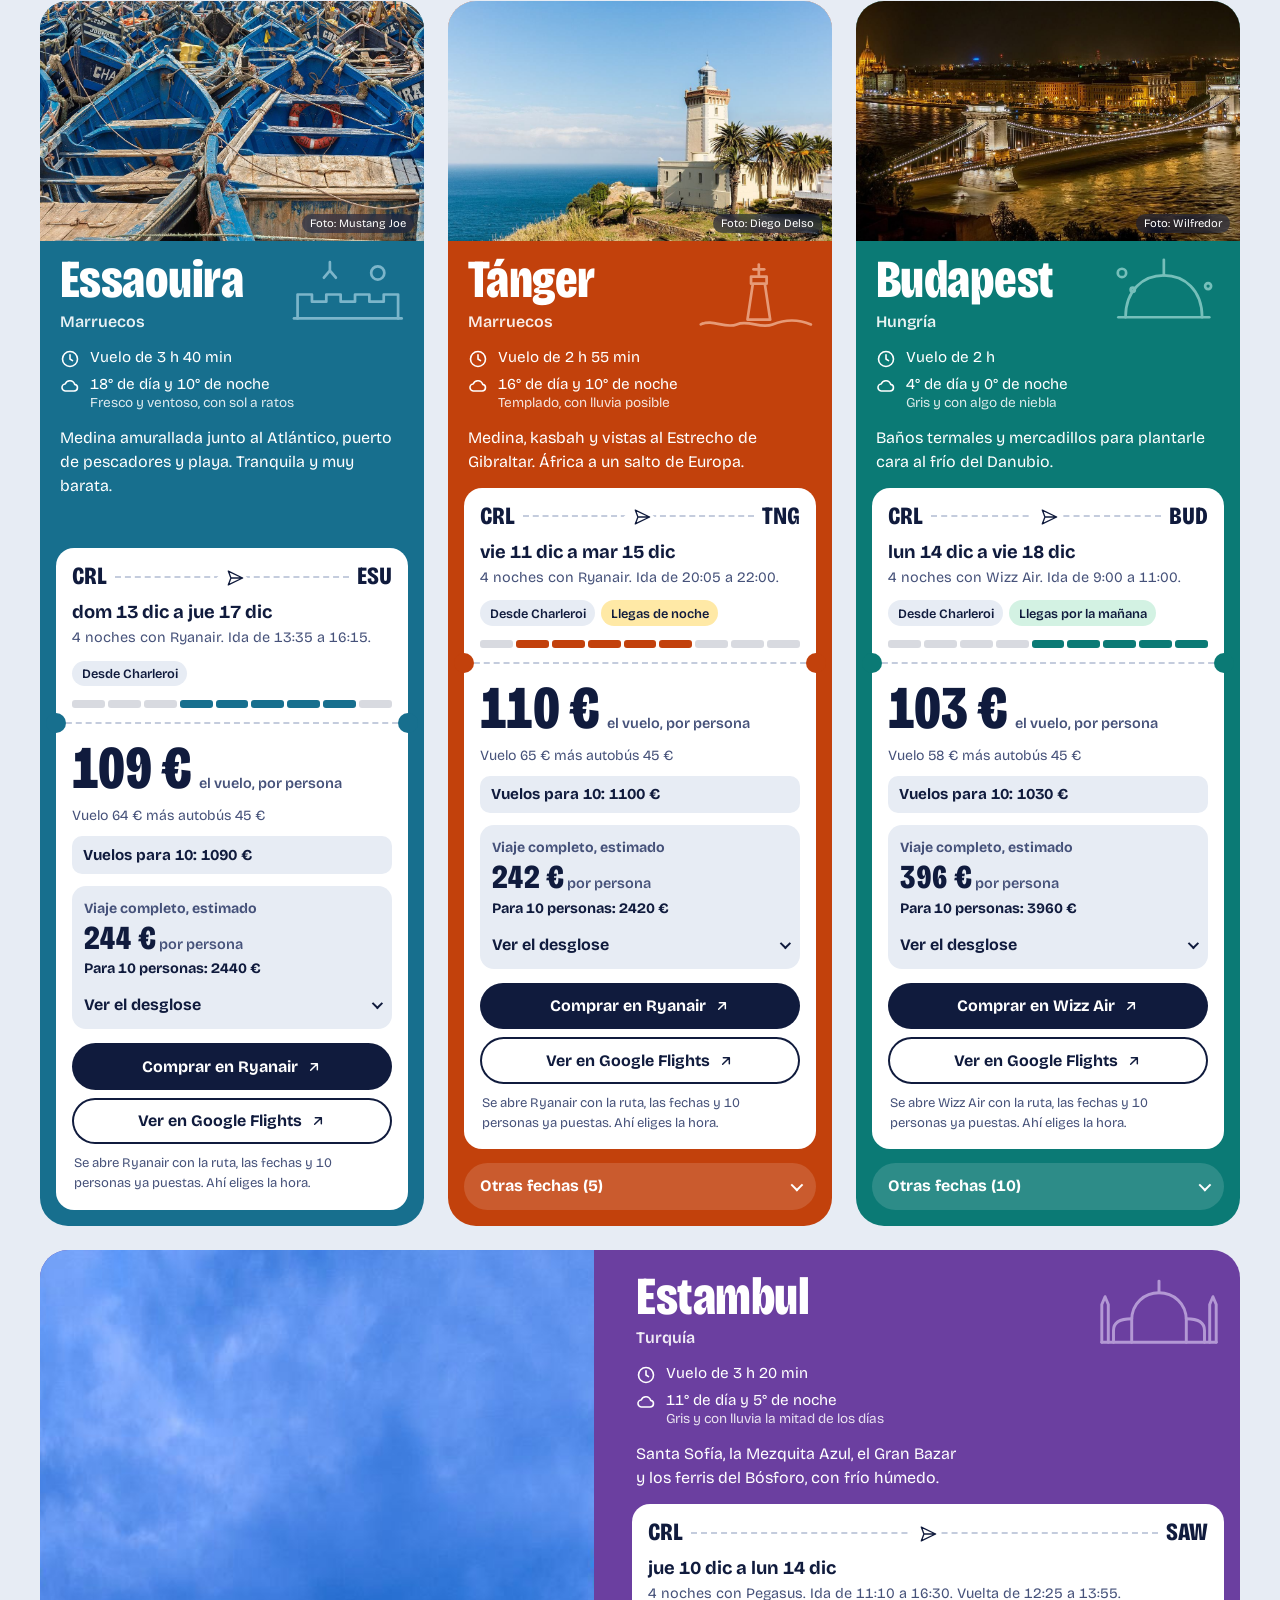
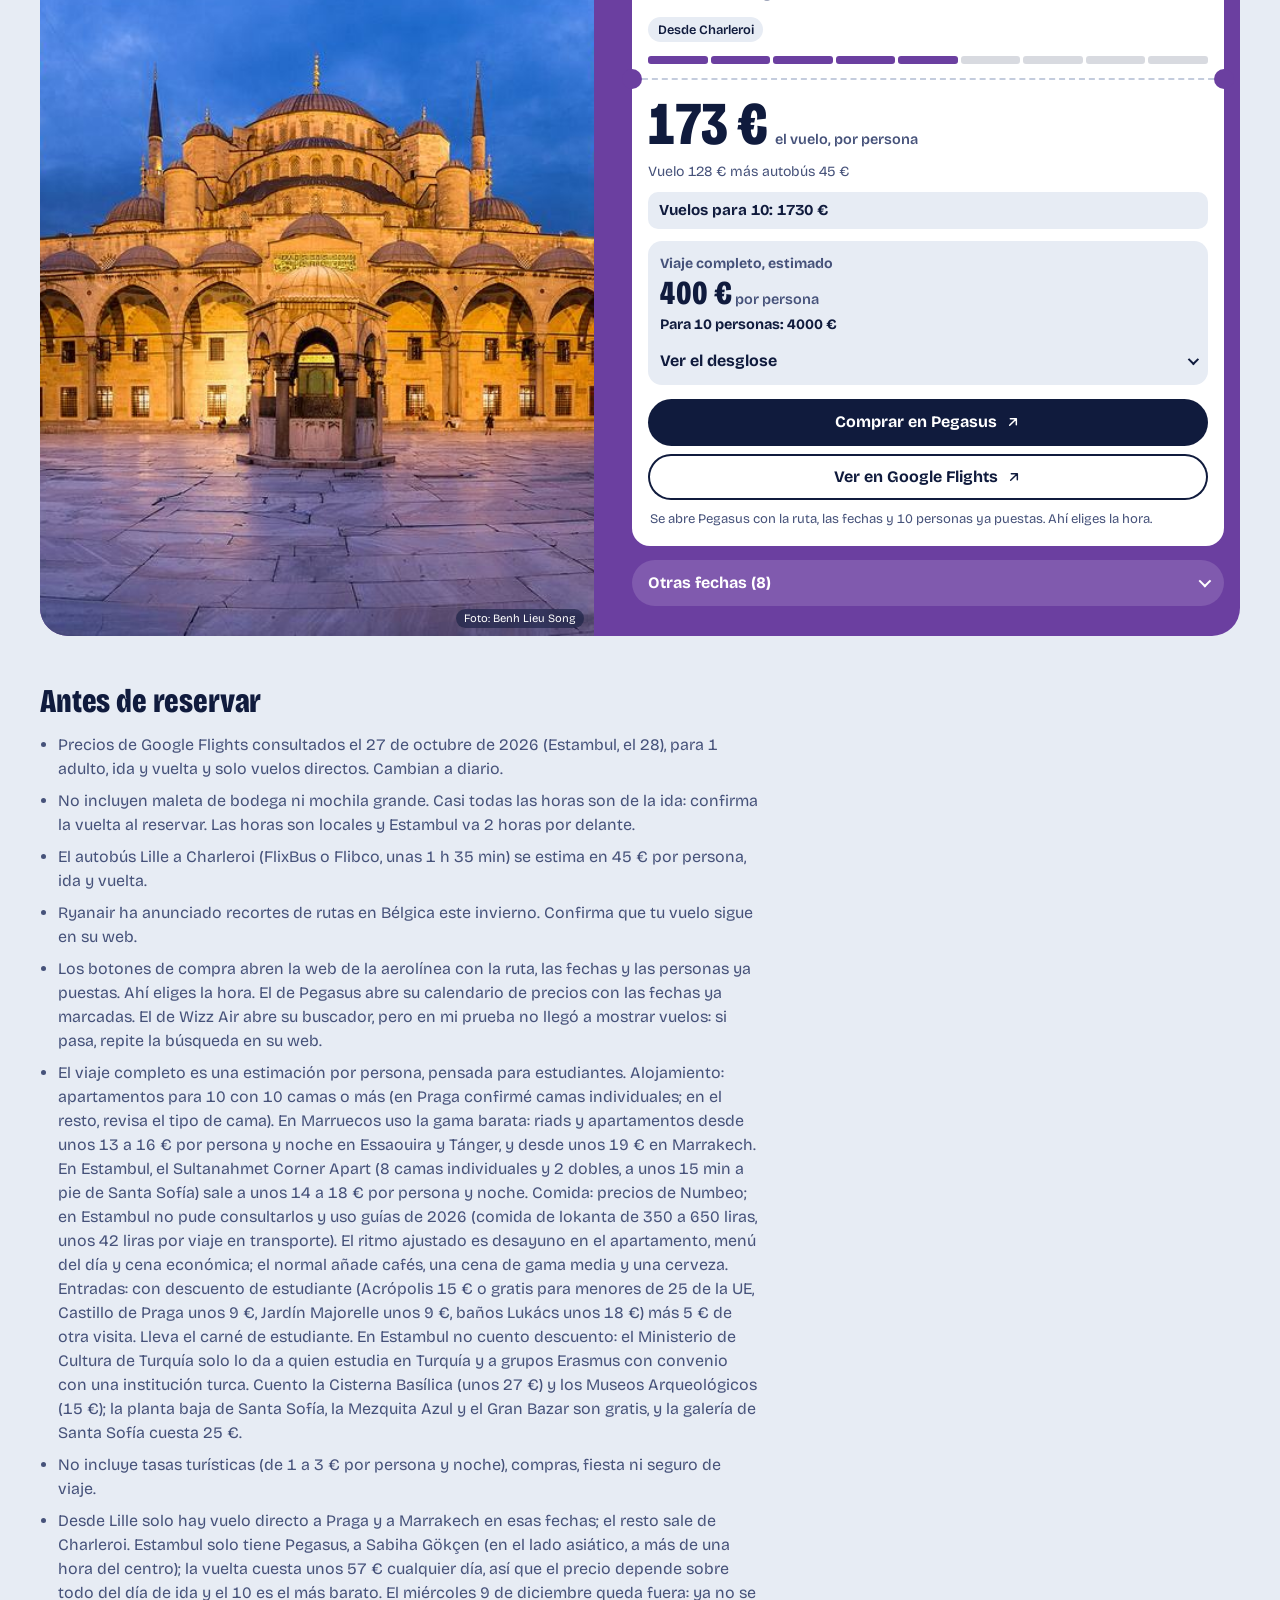
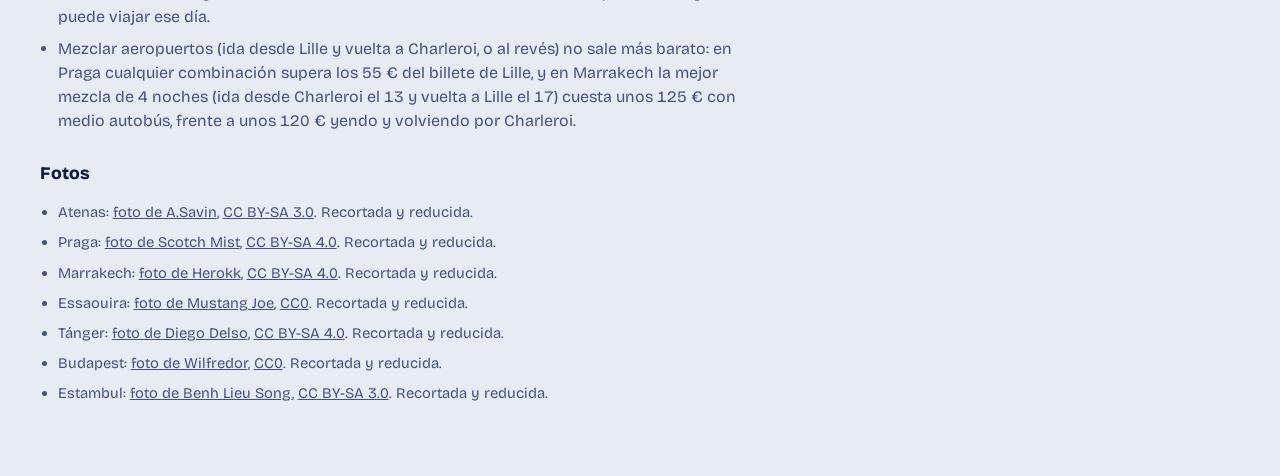
==== commit cb982f1f: "Añade Estambul como destino Vuelos directos de Pegasus desde Charleroi a Sabiha Gökçen, alojamiento " ====
--- a/index.html
+++ b/index.html
@@ -4,7 +4,7 @@
   <meta charset="utf-8">
   <meta name="viewport" content="width=device-width, initial-scale=1">
   <title>Fin de Erasmus: comparador de vuelos</title>
-  <meta name="description" content="Compara vuelos directos desde Lille y Charleroi a Atenas, Praga, Marrakech, Essaouira, Tánger y Budapest entre el 10 y el 18 de diciembre de 2026.">
+  <meta name="description" content="Compara vuelos directos desde Lille y Charleroi a Atenas, Praga, Marrakech, Essaouira, Tánger, Budapest y Estambul entre el 10 y el 18 de diciembre de 2026.">
   <meta name="theme-color" content="#E7ECF4">
   <meta name="color-scheme" content="light">
   <link rel="icon" href="data:image/svg+xml,%3Csvg xmlns='http://www.w3.org/2000/svg' viewBox='0 0 32 32'%3E%3Crect width='16' height='16' fill='%231F4FD8'/%3E%3Crect x='16' width='16' height='16' fill='%238F1D3A'/%3E%3Crect y='16' width='16' height='16' fill='%23F2A900'/%3E%3Crect x='16' y='16' width='16' height='16' fill='%230B7A75'/%3E%3C/svg%3E">
@@ -99,7 +99,7 @@
             <span class="drawer__title">Con 10 personas, algunos precios suben unos céntimos</span>
           </span>
         </summary>
-        <p>Con 10 personas, easyJet trata la reserva como grupo. Al comprobarlo hoy, Praga salía a 55,29 € por persona (29,30 € la ida y 25,99 € la vuelta) en lugar de 54,94 €. En Ryanair, con 10 personas la tarifa más barata se agota antes: la ida a Budapest del 13 pasó de 29,99 € a 30,99 €.</p>
+        <p>Con 10 personas, easyJet trata la reserva como grupo. Al comprobarlo hoy, Praga salía a 55,29 € por persona (29,30 € la ida y 25,99 € la vuelta) en lugar de 54,94 €. En Ryanair, con 10 personas la tarifa más barata se agota antes: la ida a Budapest del 13 pasó de 29,99 € a 30,99 €. Pegasus avisa de que, con más de un pasajero, el precio puede subir si no queda sitio en su tarifa más barata.</p>
       </details>
     </section>
 
@@ -131,13 +131,13 @@
       <h2 id="notes-title" class="section-title">Antes de reservar</h2>
       <ul class="notes__list">
         <li>Precios de Google Flights consultados el <span id="checked"></span>, para 1 adulto, ida y vuelta y solo vuelos directos. Cambian a diario.</li>
-        <li>No incluyen maleta de bodega ni mochila grande. Casi todas las horas son de la ida: confirma la vuelta al reservar.</li>
+        <li>No incluyen maleta de bodega ni mochila grande. Casi todas las horas son de la ida: confirma la vuelta al reservar. Las horas son locales y Estambul va 2 horas por delante.</li>
         <li>El autobús Lille a Charleroi (FlixBus o Flibco, unas 1 h 35 min) se estima en 45 € por persona, ida y vuelta.</li>
         <li>Ryanair ha anunciado recortes de rutas en Bélgica este invierno. Confirma que tu vuelo sigue en su web.</li>
-        <li>Los botones de compra abren la web de la aerolínea con la ruta, las fechas y las personas ya puestas. Ahí eliges la hora. El de Wizz Air abre su buscador, pero en mi prueba no llegó a mostrar vuelos: si pasa, repite la búsqueda en su web.</li>
-        <li>El viaje completo es una estimación por persona, pensada para estudiantes. Alojamiento: apartamentos para 10 con 10 camas o más (en Praga confirmé camas individuales; en el resto, revisa el tipo de cama). En Marruecos uso la gama barata: riads y apartamentos desde unos 13 a 16 € por persona y noche en Essaouira y Tánger, y desde unos 19 € en Marrakech. Comida: precios de Numbeo. El ritmo ajustado es desayuno en el apartamento, menú del día y cena económica; el normal añade cafés, una cena de gama media y una cerveza. Entradas: con descuento de estudiante (Acrópolis 15 € o gratis para menores de 25 de la UE, Castillo de Praga unos 9 €, Jardín Majorelle unos 9 €, baños Lukács unos 18 €) más 5 € de otra visita. Lleva el carné de estudiante.</li>
+        <li>Los botones de compra abren la web de la aerolínea con la ruta, las fechas y las personas ya puestas. Ahí eliges la hora. El de Pegasus abre su calendario de precios con las fechas ya marcadas. El de Wizz Air abre su buscador, pero en mi prueba no llegó a mostrar vuelos: si pasa, repite la búsqueda en su web.</li>
+        <li>El viaje completo es una estimación por persona, pensada para estudiantes. Alojamiento: apartamentos para 10 con 10 camas o más (en Praga confirmé camas individuales; en el resto, revisa el tipo de cama). En Marruecos uso la gama barata: riads y apartamentos desde unos 13 a 16 € por persona y noche en Essaouira y Tánger, y desde unos 19 € en Marrakech. En Estambul, el Sultanahmet Corner Apart (8 camas individuales y 2 dobles, a unos 15 min a pie de Santa Sofía) sale a unos 14 a 18 € por persona y noche. Comida: precios de Numbeo; en Estambul no pude consultarlos y uso guías de 2026 (comida de lokanta de 350 a 650 liras, unos 42 liras por viaje en transporte). El ritmo ajustado es desayuno en el apartamento, menú del día y cena económica; el normal añade cafés, una cena de gama media y una cerveza. Entradas: con descuento de estudiante (Acrópolis 15 € o gratis para menores de 25 de la UE, Castillo de Praga unos 9 €, Jardín Majorelle unos 9 €, baños Lukács unos 18 €) más 5 € de otra visita. Lleva el carné de estudiante. En Estambul no cuento descuento: el Ministerio de Cultura de Turquía solo lo da a quien estudia en Turquía y a grupos Erasmus con convenio con una institución turca. Cuento la Cisterna Basílica (unos 27 €) y los Museos Arqueológicos (15 €); la planta baja de Santa Sofía, la Mezquita Azul y el Gran Bazar son gratis, y la galería de Santa Sofía cuesta 25 €.</li>
         <li>No incluye tasas turísticas (de 1 a 3 € por persona y noche), compras, fiesta ni seguro de viaje.</li>
-        <li>Desde Lille solo hay vuelo directo a Praga y a Marrakech en esas fechas; el resto sale de Charleroi. El miércoles 9 de diciembre queda fuera: ya no se puede viajar ese día.</li>
+        <li>Desde Lille solo hay vuelo directo a Praga y a Marrakech en esas fechas; el resto sale de Charleroi. Estambul solo tiene Pegasus, a Sabiha Gökçen (en el lado asiático, a más de una hora del centro); la vuelta cuesta unos 57 € cualquier día, así que el precio depende sobre todo del día de ida y el 10 es el más barato. El miércoles 9 de diciembre queda fuera: ya no se puede viajar ese día.</li>
         <li>Mezclar aeropuertos (ida desde Lille y vuelta a Charleroi, o al revés) no sale más barato: en Praga cualquier combinación supera los 55 € del billete de Lille, y en Marrakech la mejor mezcla de 4 noches (ida desde Charleroi el 13 y vuelta a Lille el 17) cuesta unos 125 € con medio autobús, frente a unos 120 € yendo y volviendo por Charleroi.</li>
       </ul>
       <h3 class="notes__sub">Fotos</h3>
--- a/styles.css
+++ b/styles.css
@@ -14,6 +14,7 @@
   --budapest: #0b7a75;
   --essaouira: #176f8e;
   --tanger: #c2410c;
+  --estambul: #6b3fa0;
 
   --ease: cubic-bezier(0.2, 0.8, 0.2, 1);
   --display-stretch: 75%;
@@ -183,7 +184,7 @@
   .reel { display: flex; gap: 10px; }
   .reel li { flex: 1 1 0; transition: flex-grow 0.6s var(--ease); }
   .reel__item { height: clamp(260px, 29vw, 400px); }
-  .reel__name { font-size: clamp(1.4rem, 2.4vw, 2.2rem); }
+  .reel__name { font-size: clamp(1.15rem, 2.2vw, 2.1rem); }
   .reel__country { font-size: 0.85rem; }
 }
 
@@ -193,6 +194,12 @@
   .reel li:focus-within { flex-grow: 2.6; }
   .reel li:hover img,
   .reel li:focus-within img { transform: scale(1.06); }
+}
+
+/* En móvil, el séptimo destino ocupa toda la última fila */
+@media (max-width: 719px) {
+  .reel li:last-child:nth-child(3n + 1) { grid-column: 1 / -1; }
+  .reel li:last-child:nth-child(3n + 1) .reel__item { height: clamp(120px, 34vw, 170px); }
 }
 
 @media (prefers-reduced-motion: no-preference) {
@@ -260,9 +267,13 @@
 
 .day__dots {
   position: absolute;
-  bottom: clamp(6px, 1vw, 12px);
-  display: flex;
-  gap: 3px;
+  bottom: clamp(5px, 1vw, 12px);
+  display: flex;
+  flex-wrap: wrap;
+  justify-content: center;
+  gap: 2px 3px;
+  width: 100%;
+  padding-inline: 3px;
   min-height: 7px;
 }
 
@@ -720,6 +731,7 @@
 .poster--budapest { --c: var(--budapest); --on: #fff; --soft: #bdeee8; }
 .poster--essaouira { --c: var(--essaouira); --on: #fff; --soft: #bfe5f2; }
 .poster--tanger { --c: var(--tanger); --on: #fff; --soft: #ffd5bf; }
+.poster--estambul { --c: var(--estambul); --on: #fff; --soft: #e3d4f7; }
 
 /* La foto sangra hasta los bordes del cartel */
 .poster__photo {
@@ -760,6 +772,23 @@
 
 @media (hover: hover) {
   .poster:hover .poster__photo img { transform: scale(1.04); }
+}
+
+/* Último cartel solo en su fila: la foto ocupa la mitad izquierda, entera */
+.poster--wide {
+  grid-column: 1 / -1;
+  display: grid;
+  grid-template-columns: minmax(0, 1fr) minmax(0, 1.1fr);
+  column-gap: clamp(18px, 3vw, 40px);
+  align-content: start;
+}
+.poster--wide > * { grid-column: 2; }
+.poster--wide > .poster__photo {
+  grid-column: 1;
+  grid-row: 1 / span 6;
+  margin: -22px 0 -16px -16px;
+  aspect-ratio: auto;
+  min-height: 320px;
 }
 
 .poster__head { position: relative; }
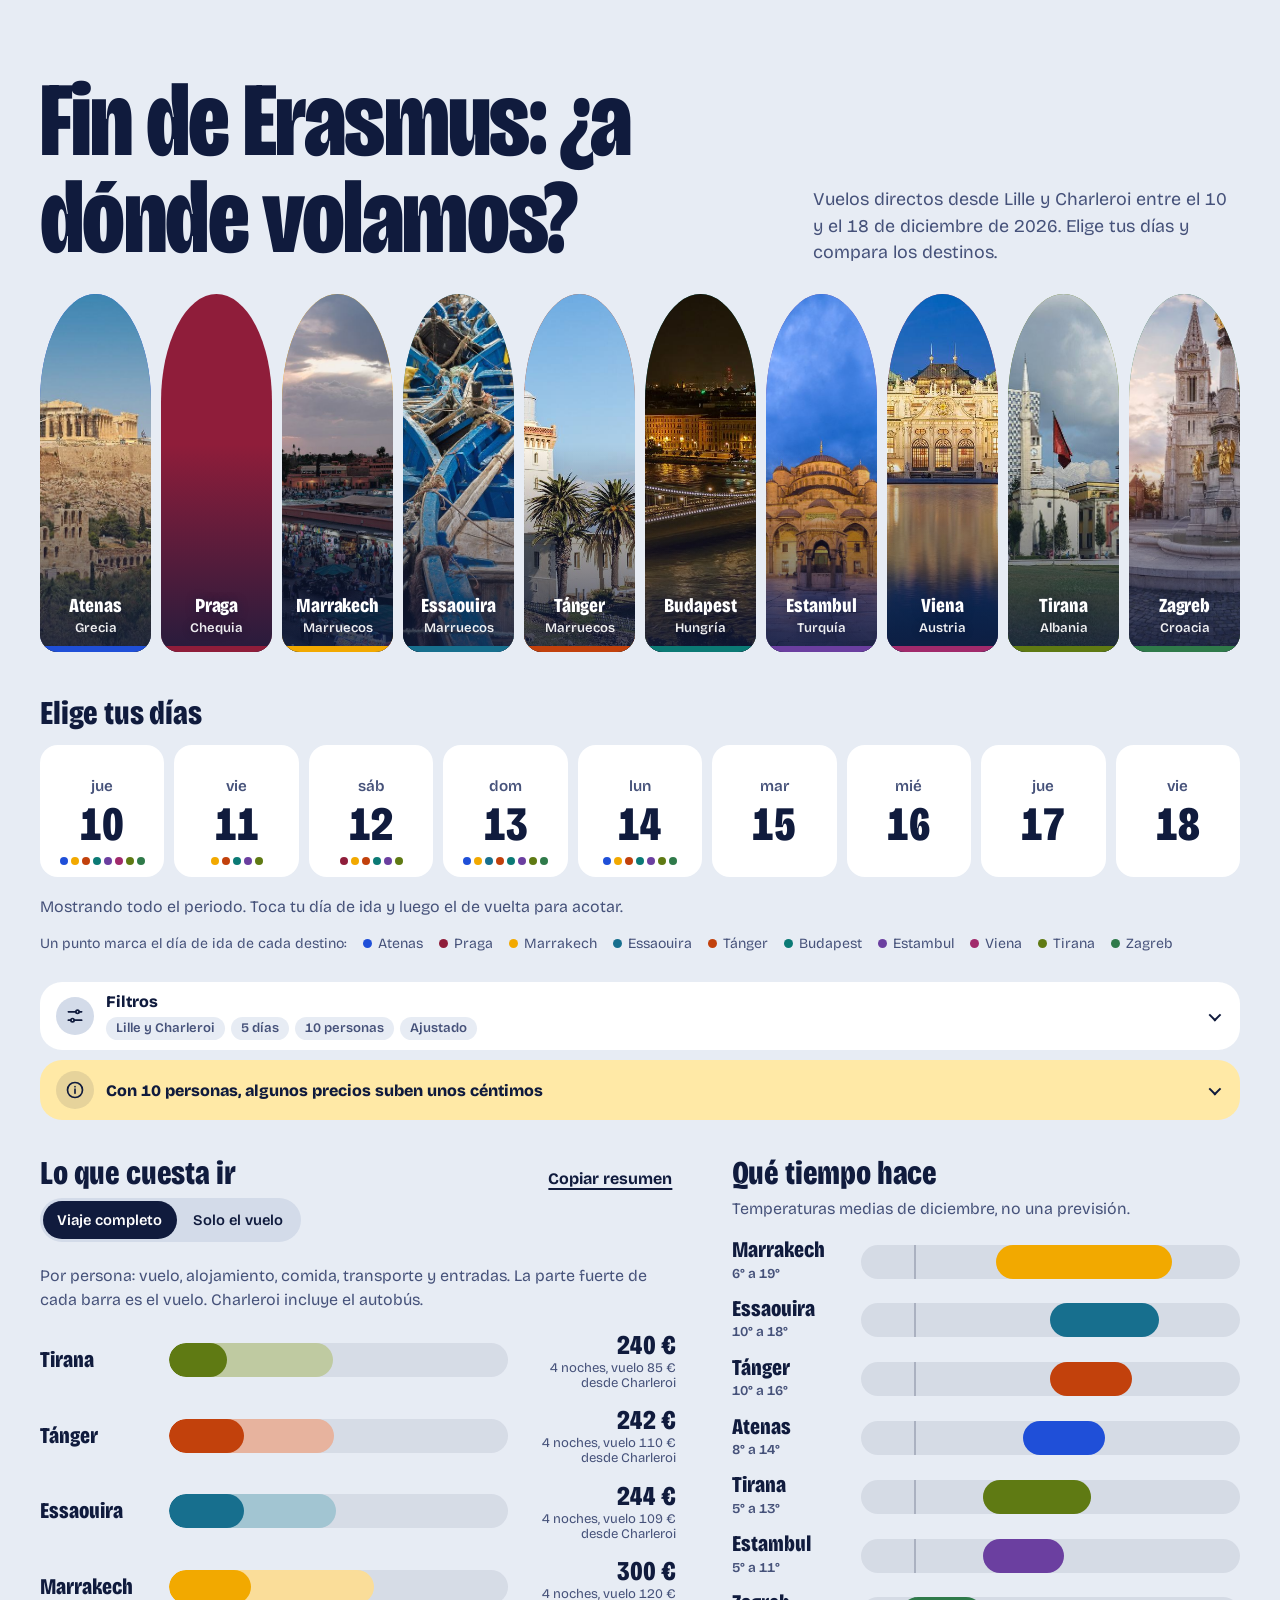
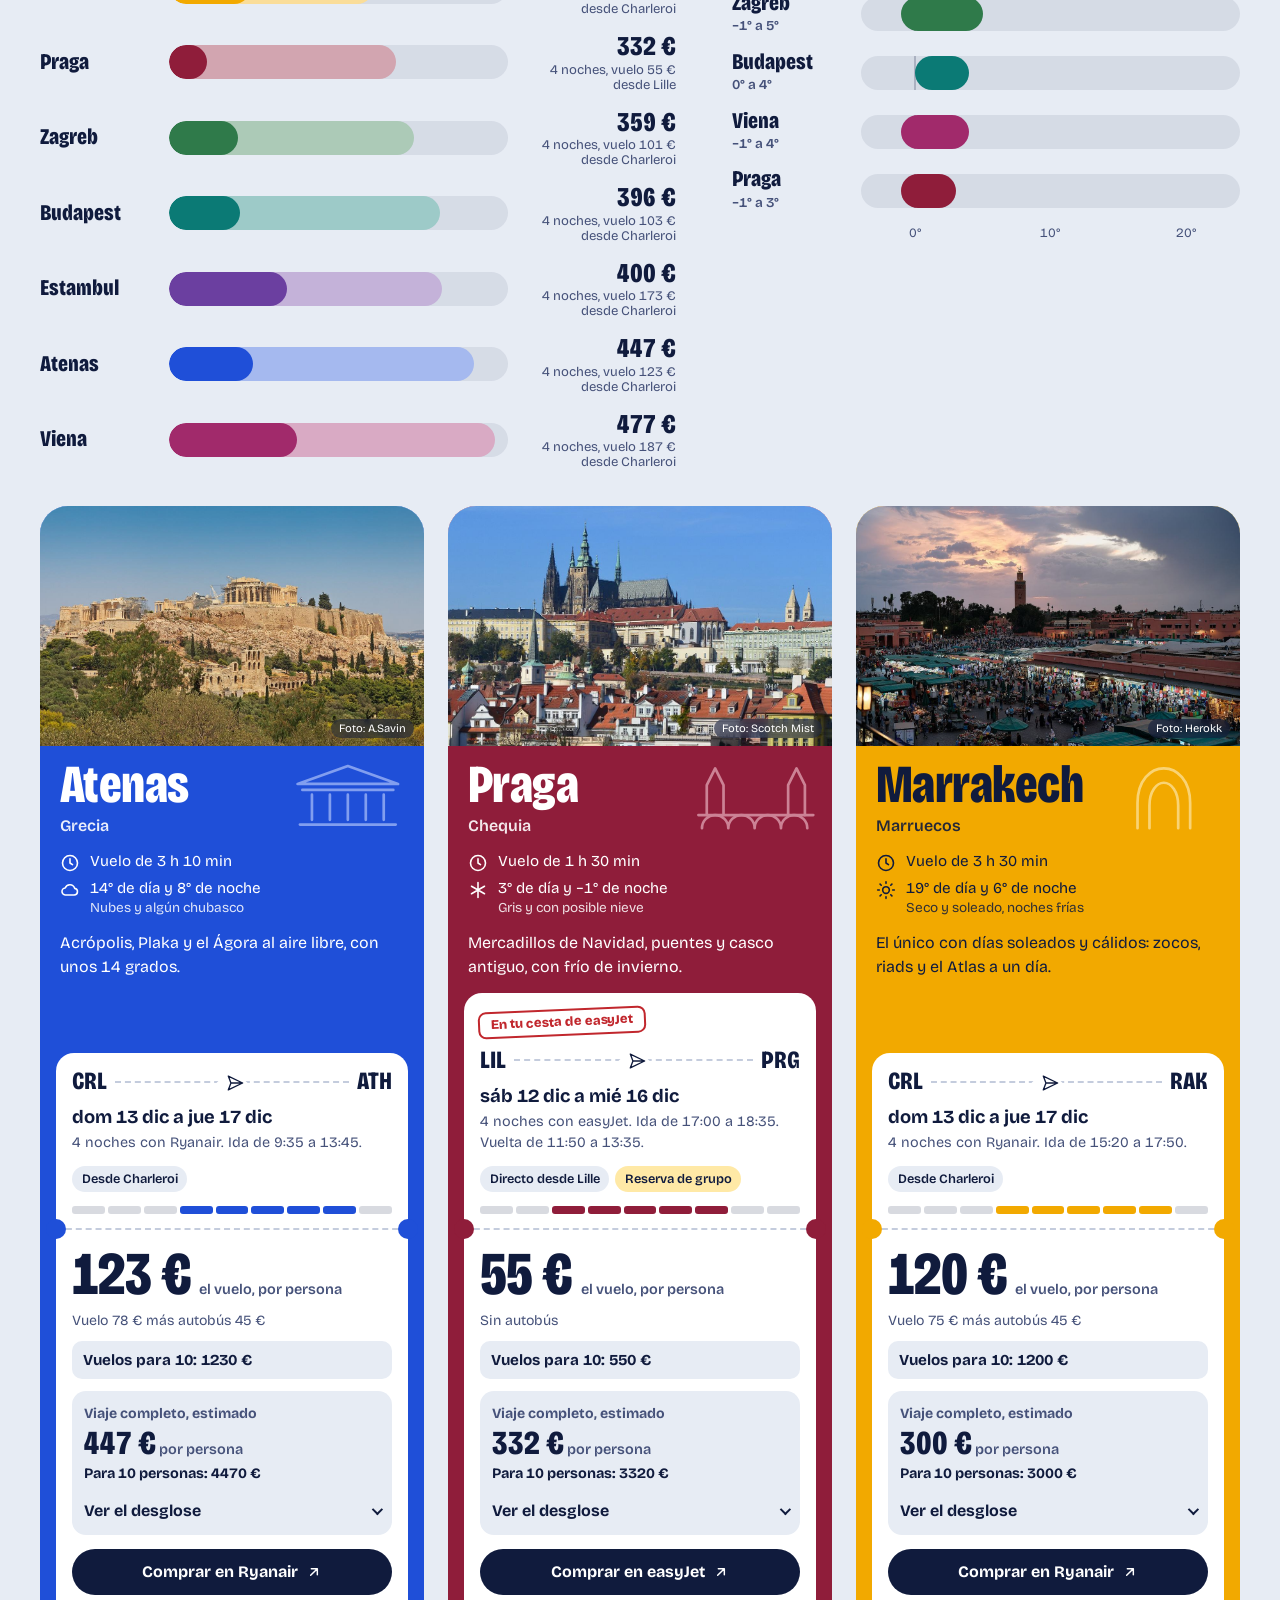
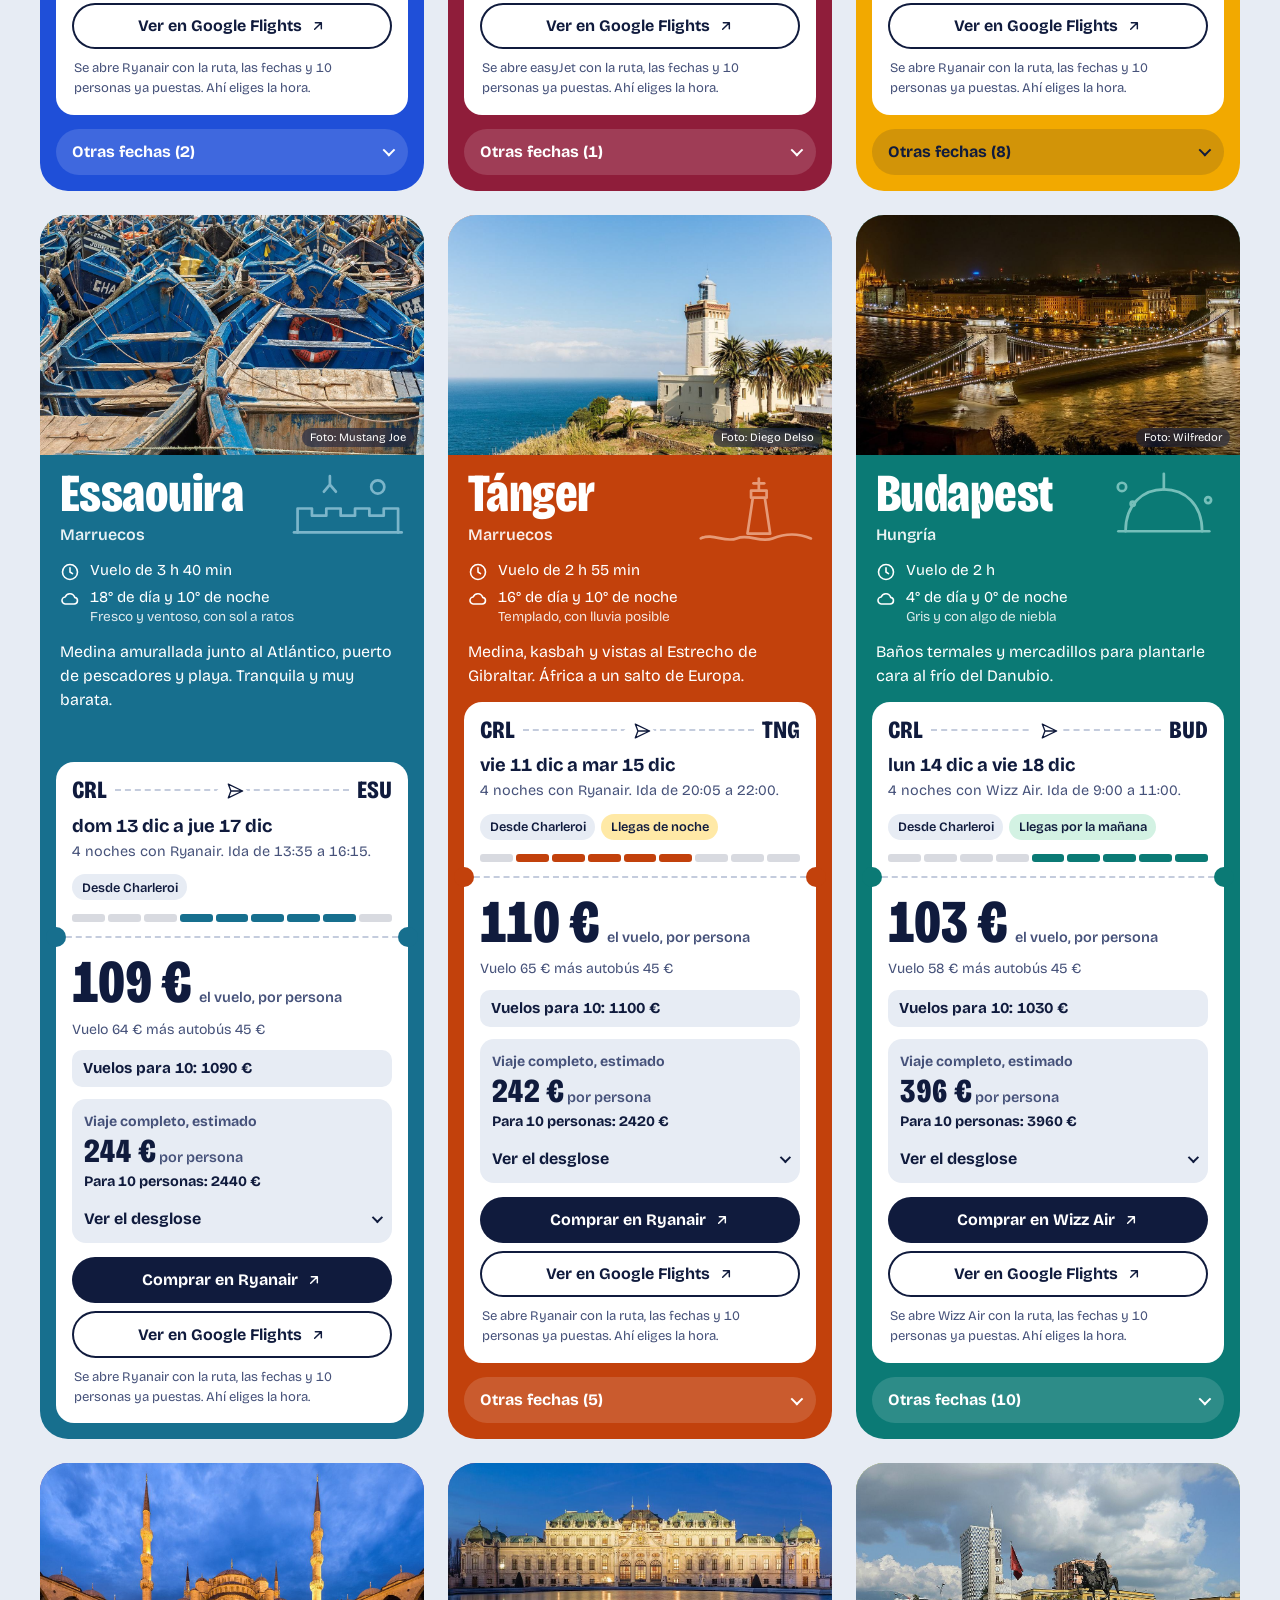
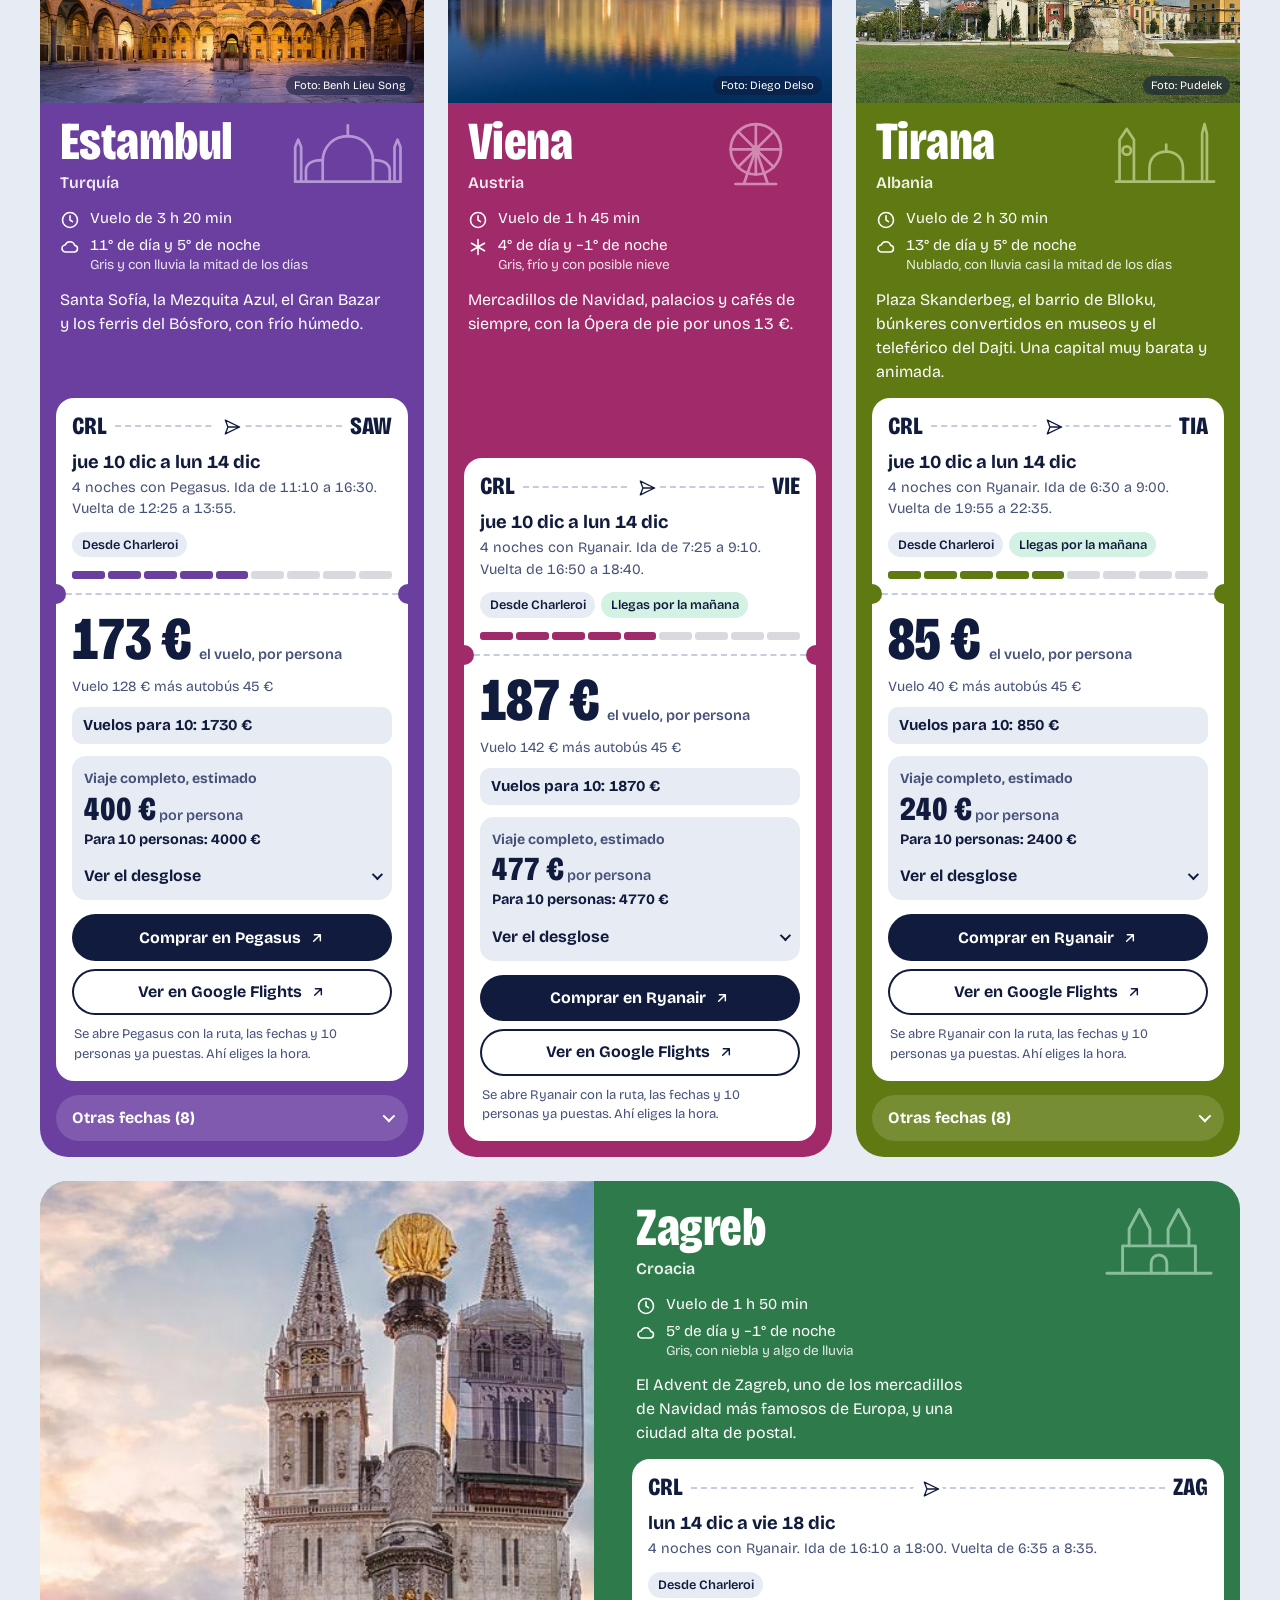
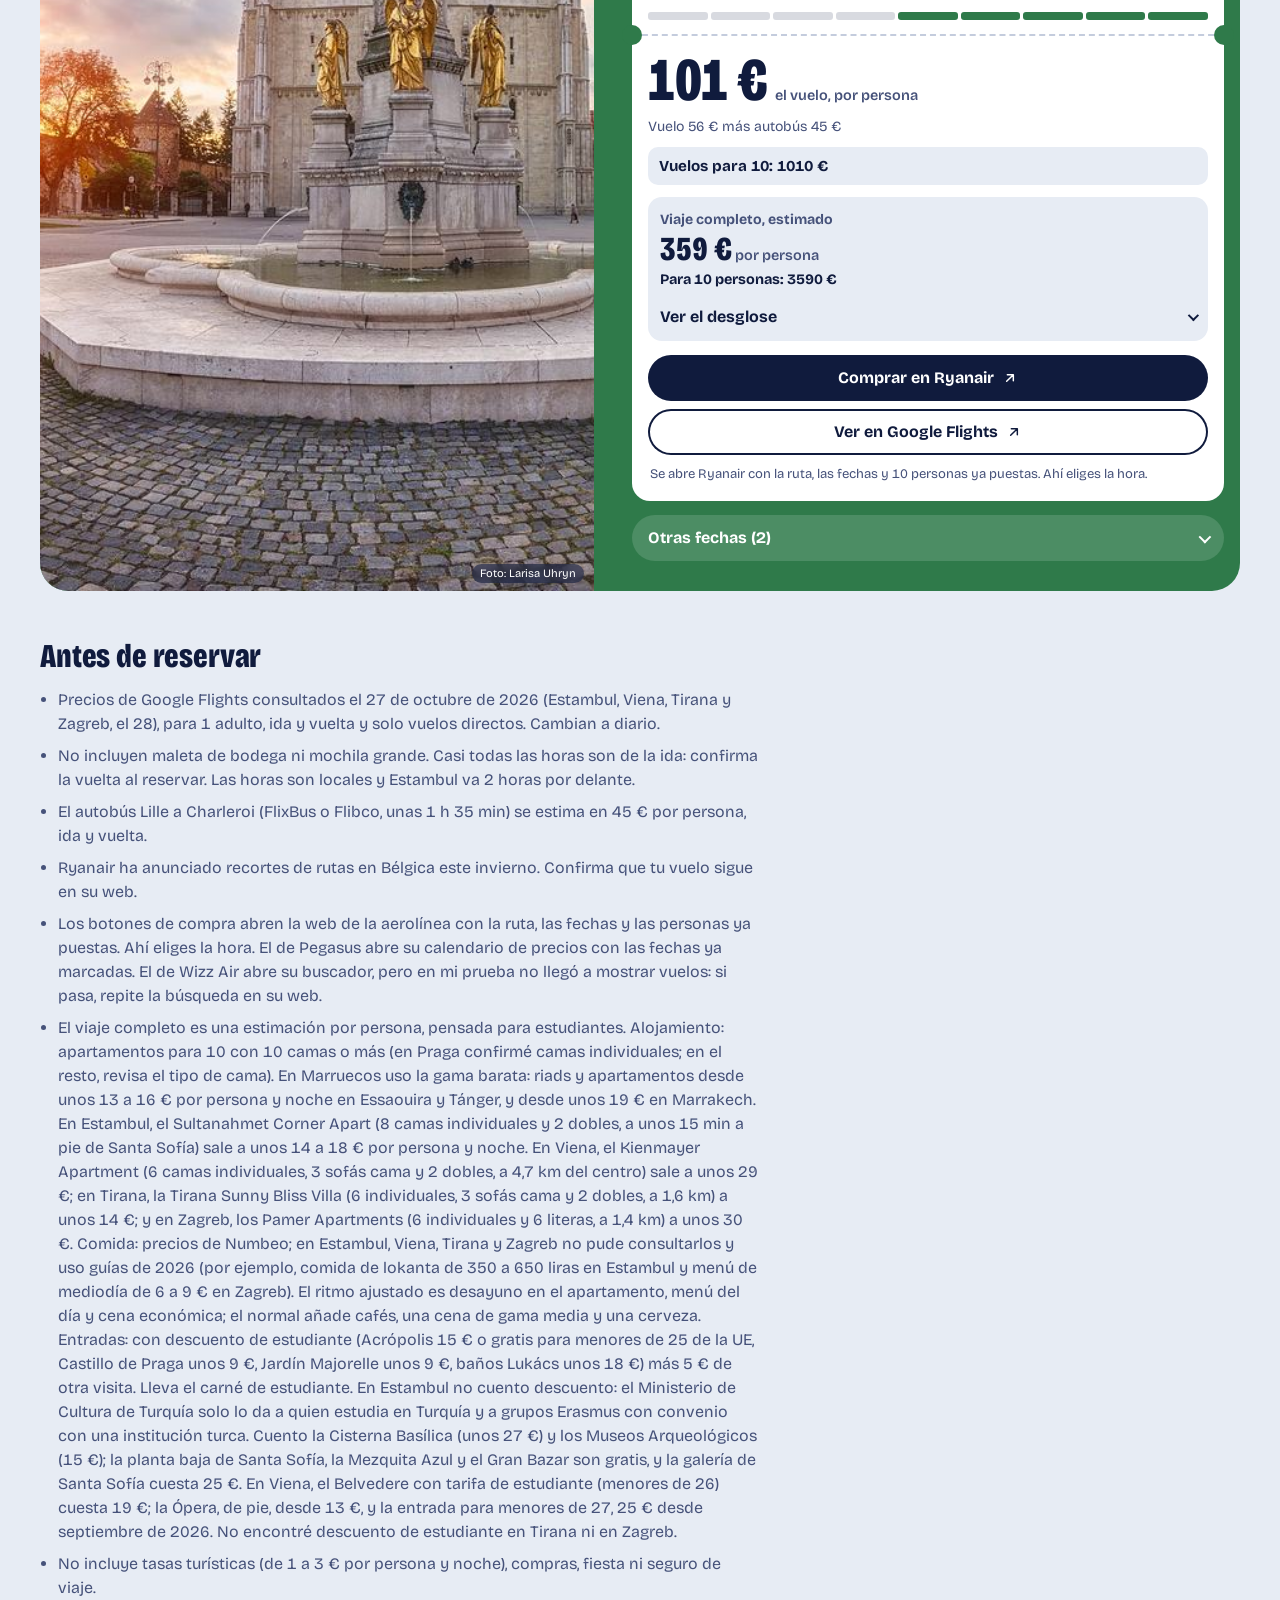
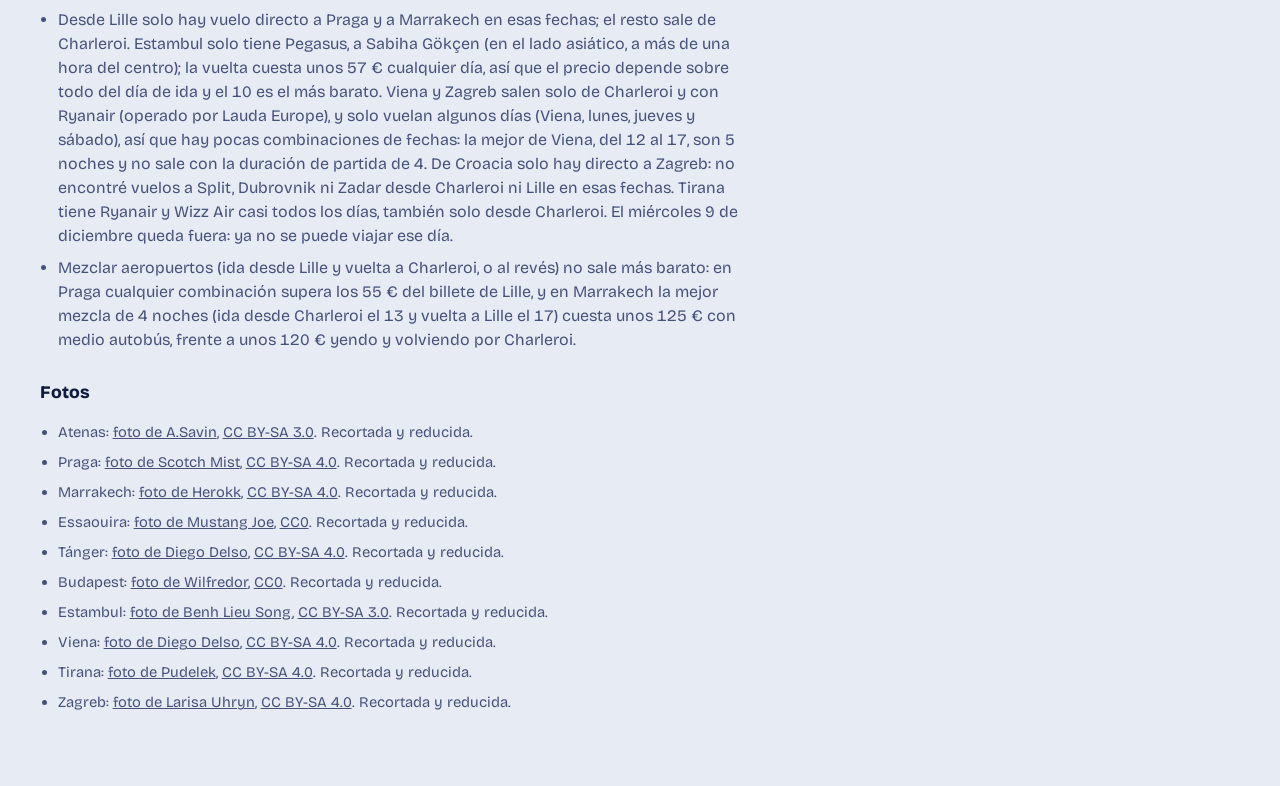
==== commit 2a655b16: "Añade Viena, Tirana y Zagreb como destinos Vuelos directos de Ryanair y Wizz Air desde Charleroi, al" ====
--- a/index.html
+++ b/index.html
@@ -4,7 +4,7 @@
   <meta charset="utf-8">
   <meta name="viewport" content="width=device-width, initial-scale=1">
   <title>Fin de Erasmus: comparador de vuelos</title>
-  <meta name="description" content="Compara vuelos directos desde Lille y Charleroi a Atenas, Praga, Marrakech, Essaouira, Tánger, Budapest y Estambul entre el 10 y el 18 de diciembre de 2026.">
+  <meta name="description" content="Compara vuelos directos desde Lille y Charleroi a Atenas, Praga, Marrakech, Essaouira, Tánger, Budapest, Estambul, Viena, Tirana y Zagreb entre el 10 y el 18 de diciembre de 2026.">
   <meta name="theme-color" content="#E7ECF4">
   <meta name="color-scheme" content="light">
   <link rel="icon" href="data:image/svg+xml,%3Csvg xmlns='http://www.w3.org/2000/svg' viewBox='0 0 32 32'%3E%3Crect width='16' height='16' fill='%231F4FD8'/%3E%3Crect x='16' width='16' height='16' fill='%238F1D3A'/%3E%3Crect y='16' width='16' height='16' fill='%23F2A900'/%3E%3Crect x='16' y='16' width='16' height='16' fill='%230B7A75'/%3E%3C/svg%3E">
@@ -135,9 +135,9 @@
         <li>El autobús Lille a Charleroi (FlixBus o Flibco, unas 1 h 35 min) se estima en 45 € por persona, ida y vuelta.</li>
         <li>Ryanair ha anunciado recortes de rutas en Bélgica este invierno. Confirma que tu vuelo sigue en su web.</li>
         <li>Los botones de compra abren la web de la aerolínea con la ruta, las fechas y las personas ya puestas. Ahí eliges la hora. El de Pegasus abre su calendario de precios con las fechas ya marcadas. El de Wizz Air abre su buscador, pero en mi prueba no llegó a mostrar vuelos: si pasa, repite la búsqueda en su web.</li>
-        <li>El viaje completo es una estimación por persona, pensada para estudiantes. Alojamiento: apartamentos para 10 con 10 camas o más (en Praga confirmé camas individuales; en el resto, revisa el tipo de cama). En Marruecos uso la gama barata: riads y apartamentos desde unos 13 a 16 € por persona y noche en Essaouira y Tánger, y desde unos 19 € en Marrakech. En Estambul, el Sultanahmet Corner Apart (8 camas individuales y 2 dobles, a unos 15 min a pie de Santa Sofía) sale a unos 14 a 18 € por persona y noche. Comida: precios de Numbeo; en Estambul no pude consultarlos y uso guías de 2026 (comida de lokanta de 350 a 650 liras, unos 42 liras por viaje en transporte). El ritmo ajustado es desayuno en el apartamento, menú del día y cena económica; el normal añade cafés, una cena de gama media y una cerveza. Entradas: con descuento de estudiante (Acrópolis 15 € o gratis para menores de 25 de la UE, Castillo de Praga unos 9 €, Jardín Majorelle unos 9 €, baños Lukács unos 18 €) más 5 € de otra visita. Lleva el carné de estudiante. En Estambul no cuento descuento: el Ministerio de Cultura de Turquía solo lo da a quien estudia en Turquía y a grupos Erasmus con convenio con una institución turca. Cuento la Cisterna Basílica (unos 27 €) y los Museos Arqueológicos (15 €); la planta baja de Santa Sofía, la Mezquita Azul y el Gran Bazar son gratis, y la galería de Santa Sofía cuesta 25 €.</li>
+        <li>El viaje completo es una estimación por persona, pensada para estudiantes. Alojamiento: apartamentos para 10 con 10 camas o más (en Praga confirmé camas individuales; en el resto, revisa el tipo de cama). En Marruecos uso la gama barata: riads y apartamentos desde unos 13 a 16 € por persona y noche en Essaouira y Tánger, y desde unos 19 € en Marrakech. En Estambul, el Sultanahmet Corner Apart (8 camas individuales y 2 dobles, a unos 15 min a pie de Santa Sofía) sale a unos 14 a 18 € por persona y noche. En Viena, el Kienmayer Apartment (6 camas individuales, 3 sofás cama y 2 dobles, a 4,7 km del centro) sale a unos 29 €; en Tirana, la Tirana Sunny Bliss Villa (6 individuales, 3 sofás cama y 2 dobles, a 1,6 km) a unos 14 €; y en Zagreb, los Pamer Apartments (6 individuales y 6 literas, a 1,4 km) a unos 30 €. Comida: precios de Numbeo; en Estambul, Viena, Tirana y Zagreb no pude consultarlos y uso guías de 2026 (por ejemplo, comida de lokanta de 350 a 650 liras en Estambul y menú de mediodía de 6 a 9 € en Zagreb). El ritmo ajustado es desayuno en el apartamento, menú del día y cena económica; el normal añade cafés, una cena de gama media y una cerveza. Entradas: con descuento de estudiante (Acrópolis 15 € o gratis para menores de 25 de la UE, Castillo de Praga unos 9 €, Jardín Majorelle unos 9 €, baños Lukács unos 18 €) más 5 € de otra visita. Lleva el carné de estudiante. En Estambul no cuento descuento: el Ministerio de Cultura de Turquía solo lo da a quien estudia en Turquía y a grupos Erasmus con convenio con una institución turca. Cuento la Cisterna Basílica (unos 27 €) y los Museos Arqueológicos (15 €); la planta baja de Santa Sofía, la Mezquita Azul y el Gran Bazar son gratis, y la galería de Santa Sofía cuesta 25 €. En Viena, el Belvedere con tarifa de estudiante (menores de 26) cuesta 19 €; la Ópera, de pie, desde 13 €, y la entrada para menores de 27, 25 € desde septiembre de 2026. No encontré descuento de estudiante en Tirana ni en Zagreb.</li>
         <li>No incluye tasas turísticas (de 1 a 3 € por persona y noche), compras, fiesta ni seguro de viaje.</li>
-        <li>Desde Lille solo hay vuelo directo a Praga y a Marrakech en esas fechas; el resto sale de Charleroi. Estambul solo tiene Pegasus, a Sabiha Gökçen (en el lado asiático, a más de una hora del centro); la vuelta cuesta unos 57 € cualquier día, así que el precio depende sobre todo del día de ida y el 10 es el más barato. El miércoles 9 de diciembre queda fuera: ya no se puede viajar ese día.</li>
+        <li>Desde Lille solo hay vuelo directo a Praga y a Marrakech en esas fechas; el resto sale de Charleroi. Estambul solo tiene Pegasus, a Sabiha Gökçen (en el lado asiático, a más de una hora del centro); la vuelta cuesta unos 57 € cualquier día, así que el precio depende sobre todo del día de ida y el 10 es el más barato. Viena y Zagreb salen solo de Charleroi y con Ryanair (operado por Lauda Europe), y solo vuelan algunos días (Viena, lunes, jueves y sábado), así que hay pocas combinaciones de fechas: la mejor de Viena, del 12 al 17, son 5 noches y no sale con la duración de partida de 4. De Croacia solo hay directo a Zagreb: no encontré vuelos a Split, Dubrovnik ni Zadar desde Charleroi ni Lille en esas fechas. Tirana tiene Ryanair y Wizz Air casi todos los días, también solo desde Charleroi. El miércoles 9 de diciembre queda fuera: ya no se puede viajar ese día.</li>
         <li>Mezclar aeropuertos (ida desde Lille y vuelta a Charleroi, o al revés) no sale más barato: en Praga cualquier combinación supera los 55 € del billete de Lille, y en Marrakech la mejor mezcla de 4 noches (ida desde Charleroi el 13 y vuelta a Lille el 17) cuesta unos 125 € con medio autobús, frente a unos 120 € yendo y volviendo por Charleroi.</li>
       </ul>
       <h3 class="notes__sub">Fotos</h3>
--- a/styles.css
+++ b/styles.css
@@ -15,6 +15,9 @@
   --essaouira: #176f8e;
   --tanger: #c2410c;
   --estambul: #6b3fa0;
+  --viena: #a12a6b;
+  --tirana: #5f7a13;
+  --zagreb: #2f7a4a;
 
   --ease: cubic-bezier(0.2, 0.8, 0.2, 1);
   --display-stretch: 75%;
@@ -105,17 +108,23 @@
 
 /* Puertas arqueadas de la cabecera: una foto por destino */
 
+/* Móvil: una tira que se desliza de lado, con la siguiente puerta asomando */
 .reel {
   grid-column: 1 / -1;
   list-style: none;
-  margin: 10px 0 0;
-  padding: 0;
-  display: grid;
-  grid-template-columns: repeat(3, minmax(0, 1fr));
+  margin: 6px -4px 0;
+  padding: 4px 4px 8px;
+  display: flex;
   gap: clamp(6px, 1.4vw, 12px);
-}
-
-.reel li { min-width: 0; }
+  overflow-x: auto;
+  scroll-snap-type: x proximity;
+  scroll-padding-inline: 4px;
+  scrollbar-width: none;
+  -webkit-overflow-scrolling: touch;
+}
+.reel::-webkit-scrollbar { display: none; }
+
+.reel li { flex: 0 0 30%; min-width: 0; scroll-snap-align: start; }
 
 .reel__item {
   --arch: 50% 50% 18px 18px / 30% 30% 18px 18px;
@@ -180,26 +189,38 @@
 
 .reel__item:focus-visible { outline-offset: 4px; }
 
-@media (min-width: 720px) {
-  .reel { display: flex; gap: 10px; }
+/* Tableta: dos filas de cinco puertas */
+@media (min-width: 720px) and (max-width: 1099px) {
+  .reel {
+    display: grid;
+    grid-template-columns: repeat(5, minmax(0, 1fr));
+    overflow: visible;
+    margin: 10px 0 0;
+    padding: 0;
+  }
+  .reel li { flex: none; }
+  .reel__item { height: clamp(190px, 25vw, 250px); }
+  .reel__name { font-size: clamp(1.15rem, 2.4vw, 1.6rem); }
+  .reel__country { font-size: 0.82rem; }
+}
+
+/* Escritorio: todas en una fila; la puerta que miras se abre y las demás se estrechan */
+@media (min-width: 1100px) {
+  .reel { gap: 10px; overflow: visible; margin: 10px 0 0; padding: 0; }
   .reel li { flex: 1 1 0; transition: flex-grow 0.6s var(--ease); }
-  .reel__item { height: clamp(260px, 29vw, 400px); }
-  .reel__name { font-size: clamp(1.15rem, 2.2vw, 2.1rem); }
-  .reel__country { font-size: 0.85rem; }
-}
-
-/* En escritorio, la puerta que miras se abre y las demás se estrechan */
-@media (min-width: 720px) and (hover: hover) {
+  .reel__item { height: clamp(300px, 28vw, 400px); }
+  .reel__name { font-size: clamp(1.05rem, 1.55vw, 1.6rem); }
+  .reel__country { font-size: 0.82rem; }
+}
+
+@media (min-width: 1100px) and (hover: hover) {
   .reel li:hover,
   .reel li:focus-within { flex-grow: 2.6; }
+}
+
+@media (min-width: 720px) and (hover: hover) {
   .reel li:hover img,
   .reel li:focus-within img { transform: scale(1.06); }
-}
-
-/* En móvil, el séptimo destino ocupa toda la última fila */
-@media (max-width: 719px) {
-  .reel li:last-child:nth-child(3n + 1) { grid-column: 1 / -1; }
-  .reel li:last-child:nth-child(3n + 1) .reel__item { height: clamp(120px, 34vw, 170px); }
 }
 
 @media (prefers-reduced-motion: no-preference) {
@@ -278,8 +299,8 @@
 }
 
 .dot {
-  width: clamp(5px, 0.8vw, 8px);
-  height: clamp(5px, 0.8vw, 8px);
+  width: clamp(4px, 0.8vw, 8px);
+  height: clamp(4px, 0.8vw, 8px);
   border-radius: 50%;
   background: var(--c);
 }
@@ -732,6 +753,9 @@
 .poster--essaouira { --c: var(--essaouira); --on: #fff; --soft: #bfe5f2; }
 .poster--tanger { --c: var(--tanger); --on: #fff; --soft: #ffd5bf; }
 .poster--estambul { --c: var(--estambul); --on: #fff; --soft: #e3d4f7; }
+.poster--viena { --c: var(--viena); --on: #fff; --soft: #f3c9e0; }
+.poster--tirana { --c: var(--tirana); --on: #fff; --soft: #e2edb5; }
+.poster--zagreb { --c: var(--zagreb); --on: #fff; --soft: #c6ecd5; }
 
 /* La foto sangra hasta los bordes del cartel */
 .poster__photo {
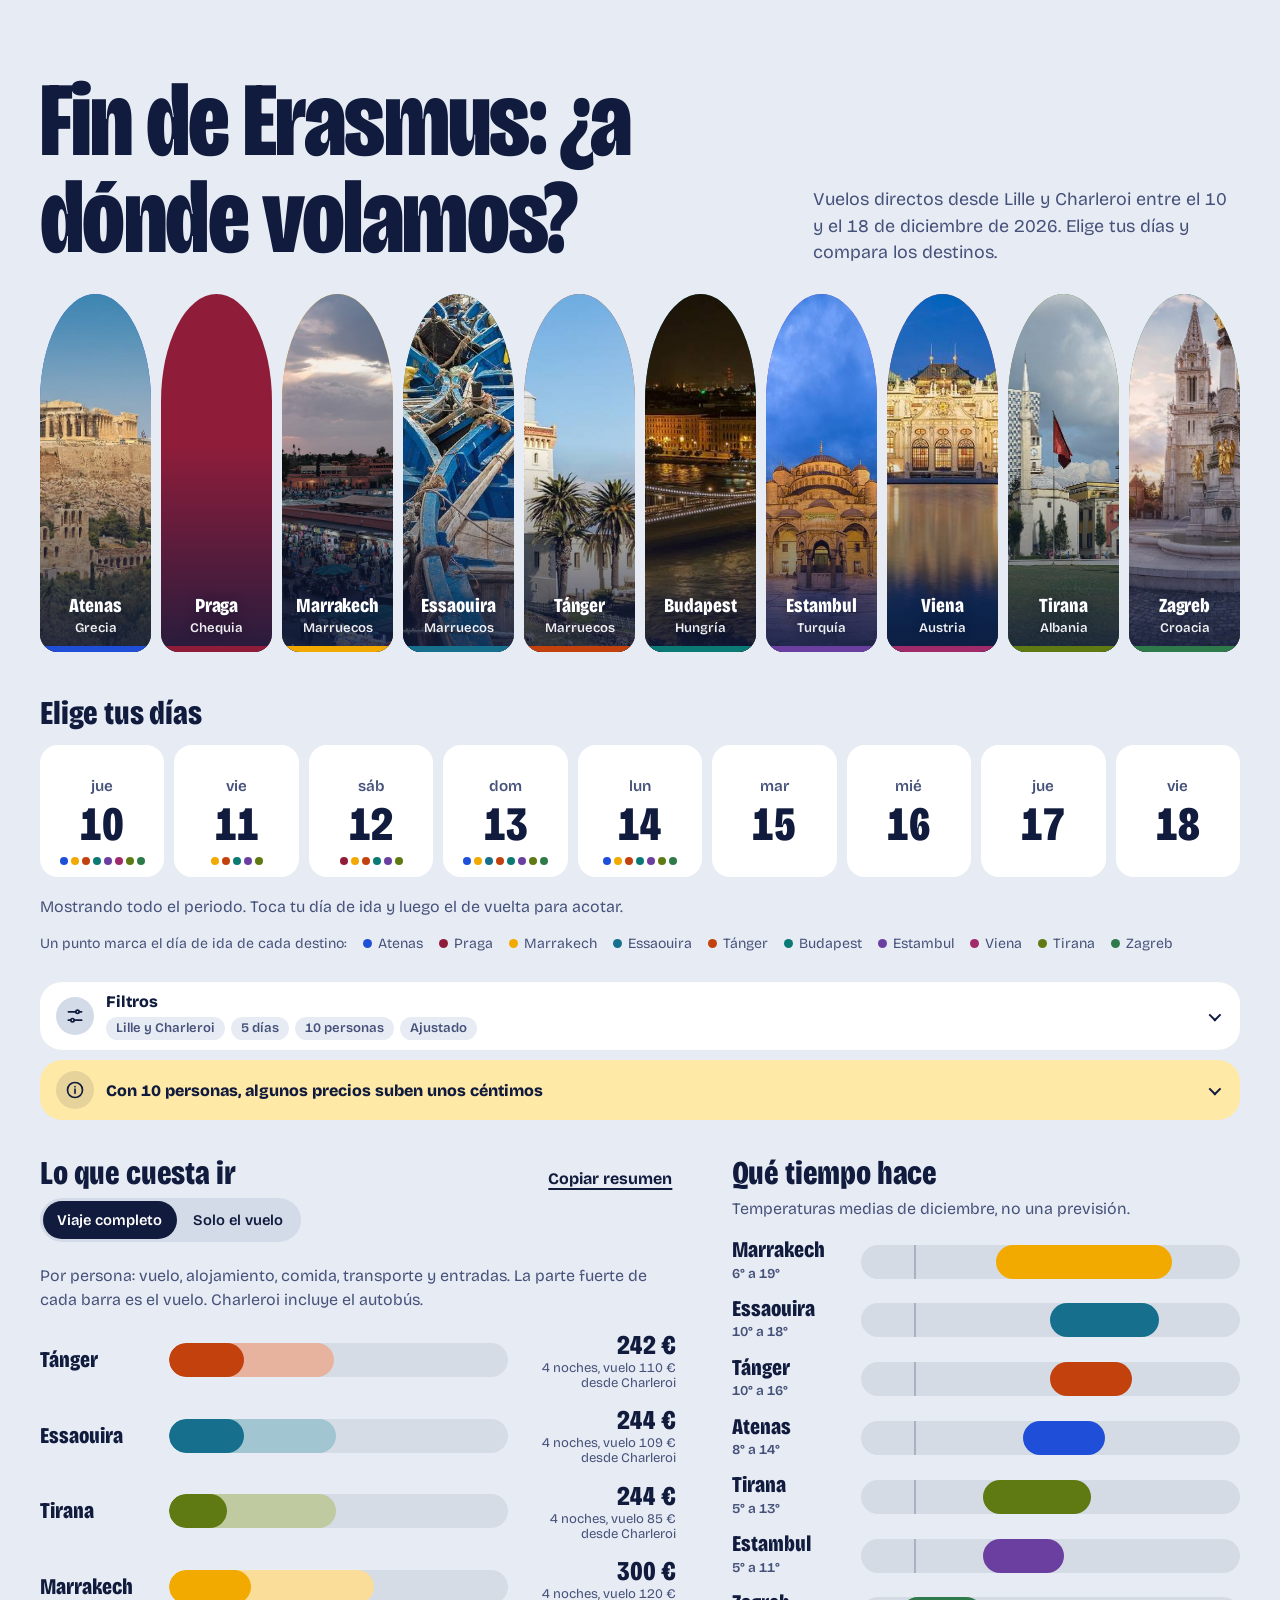
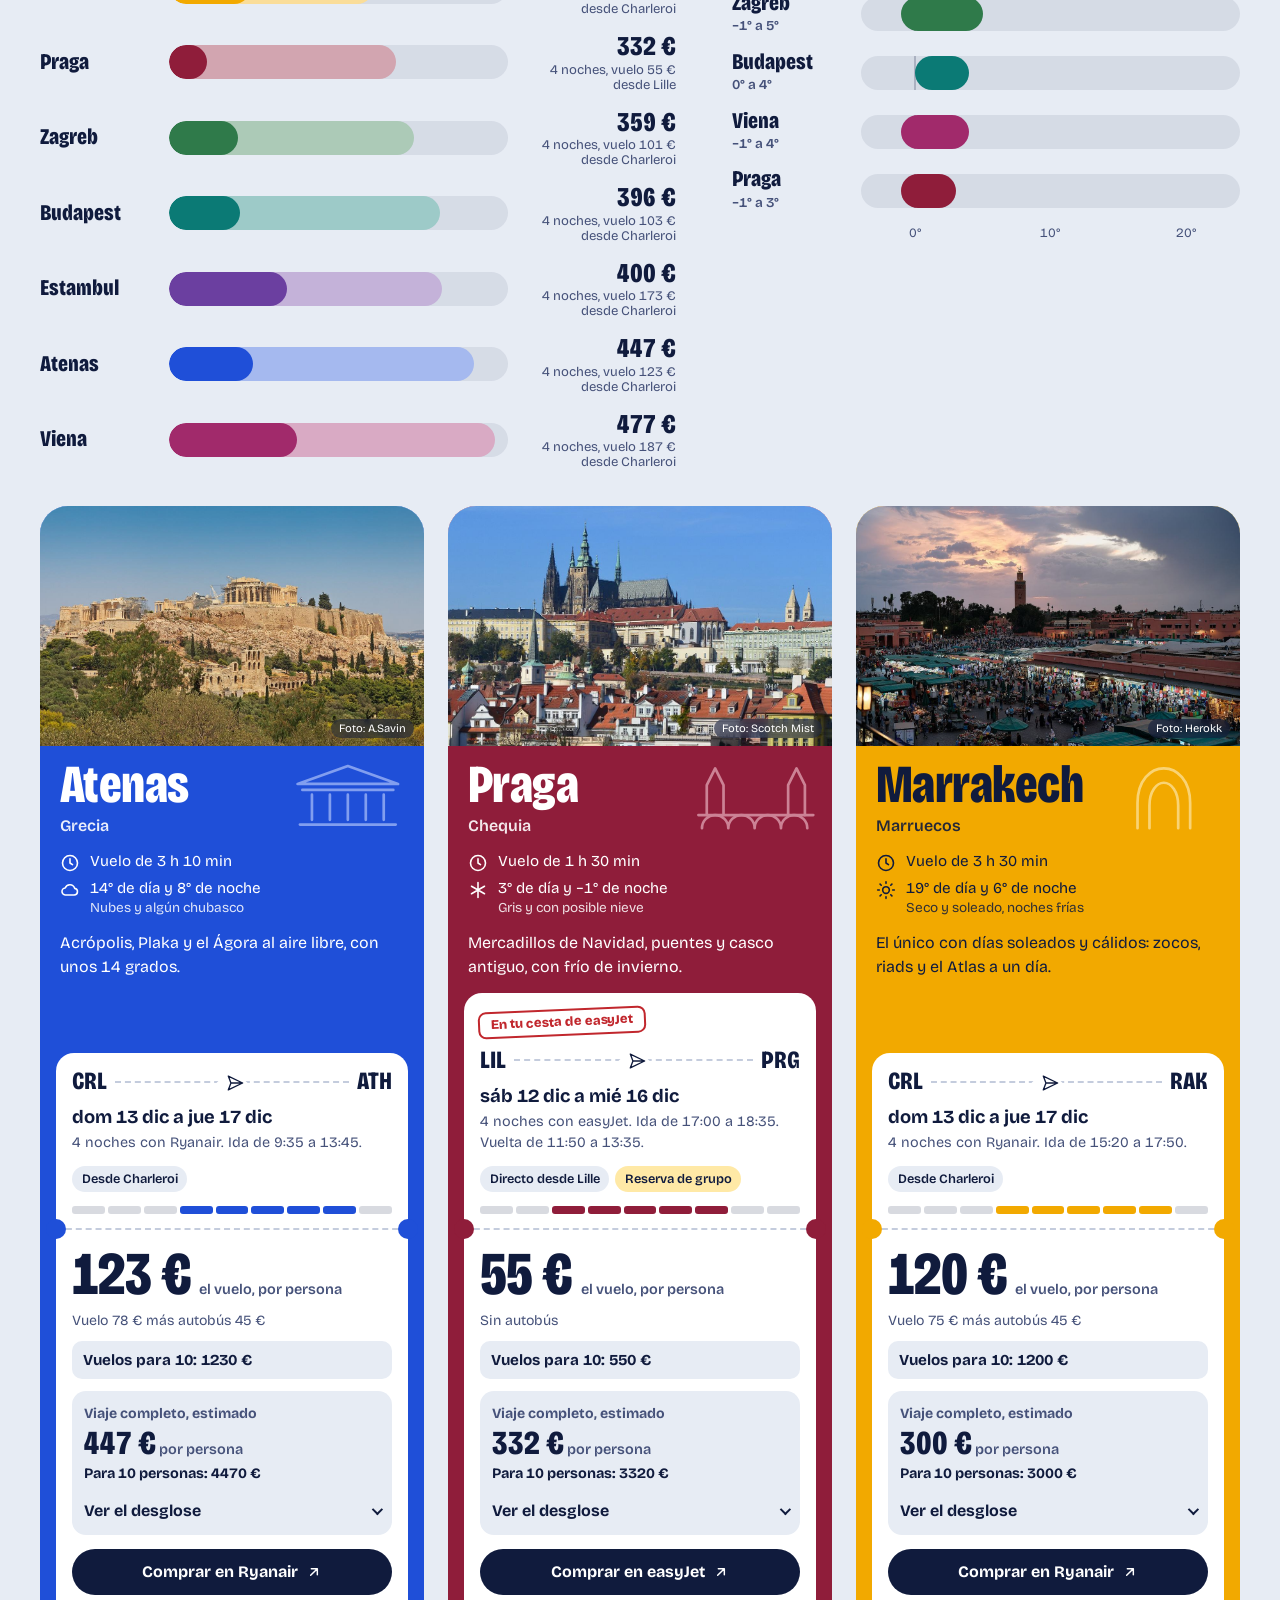
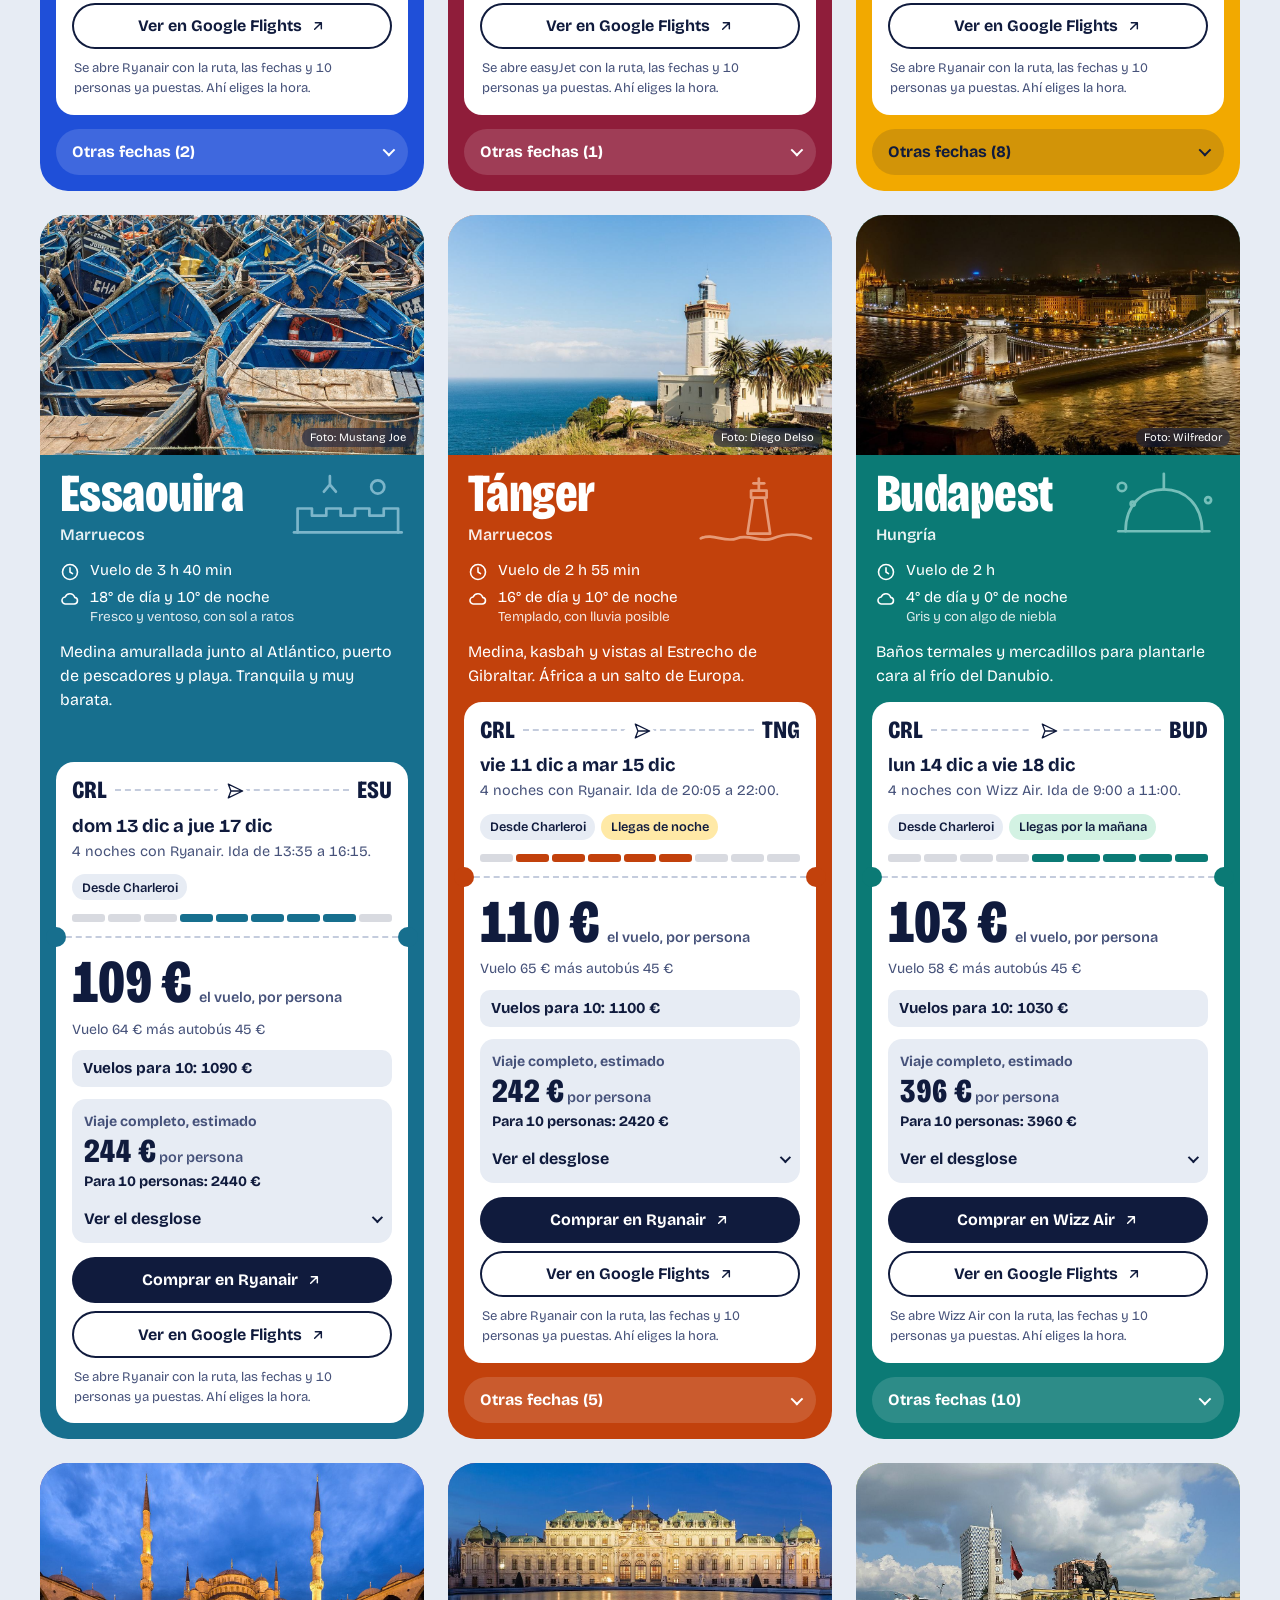
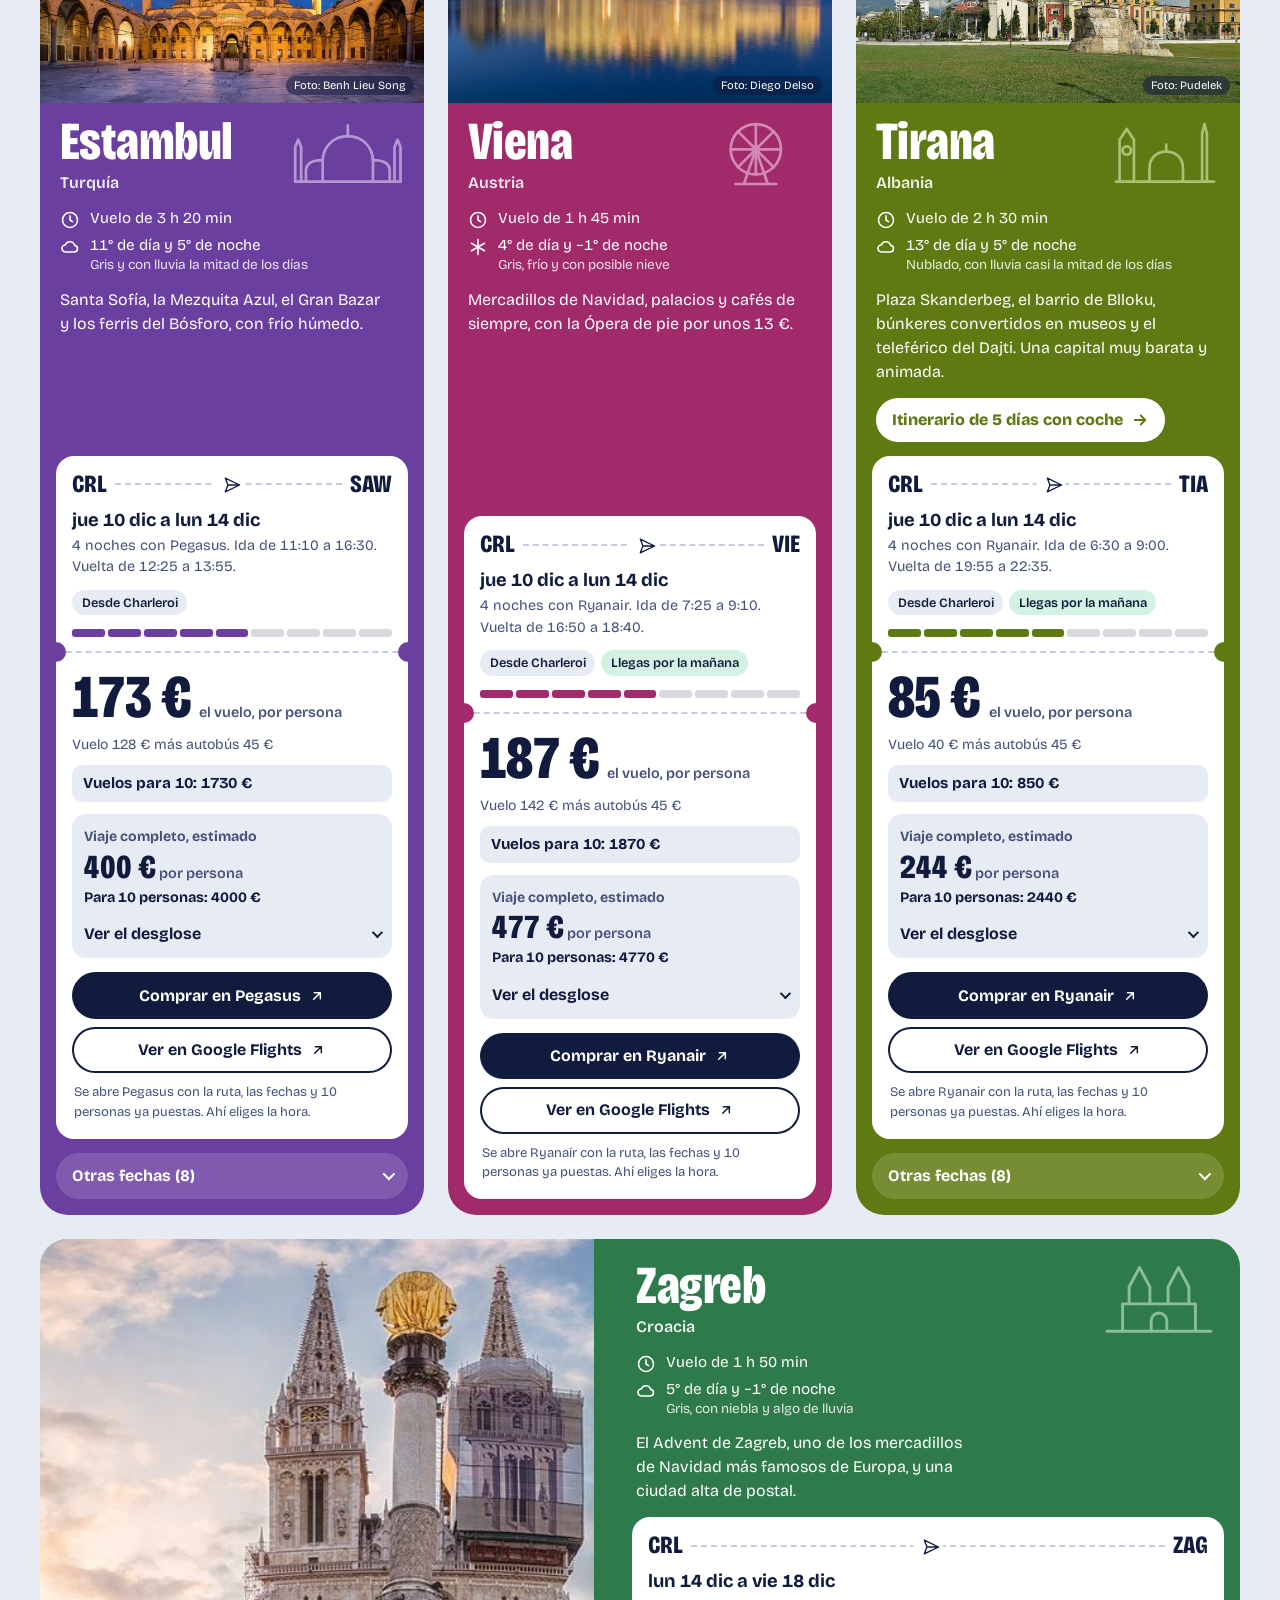
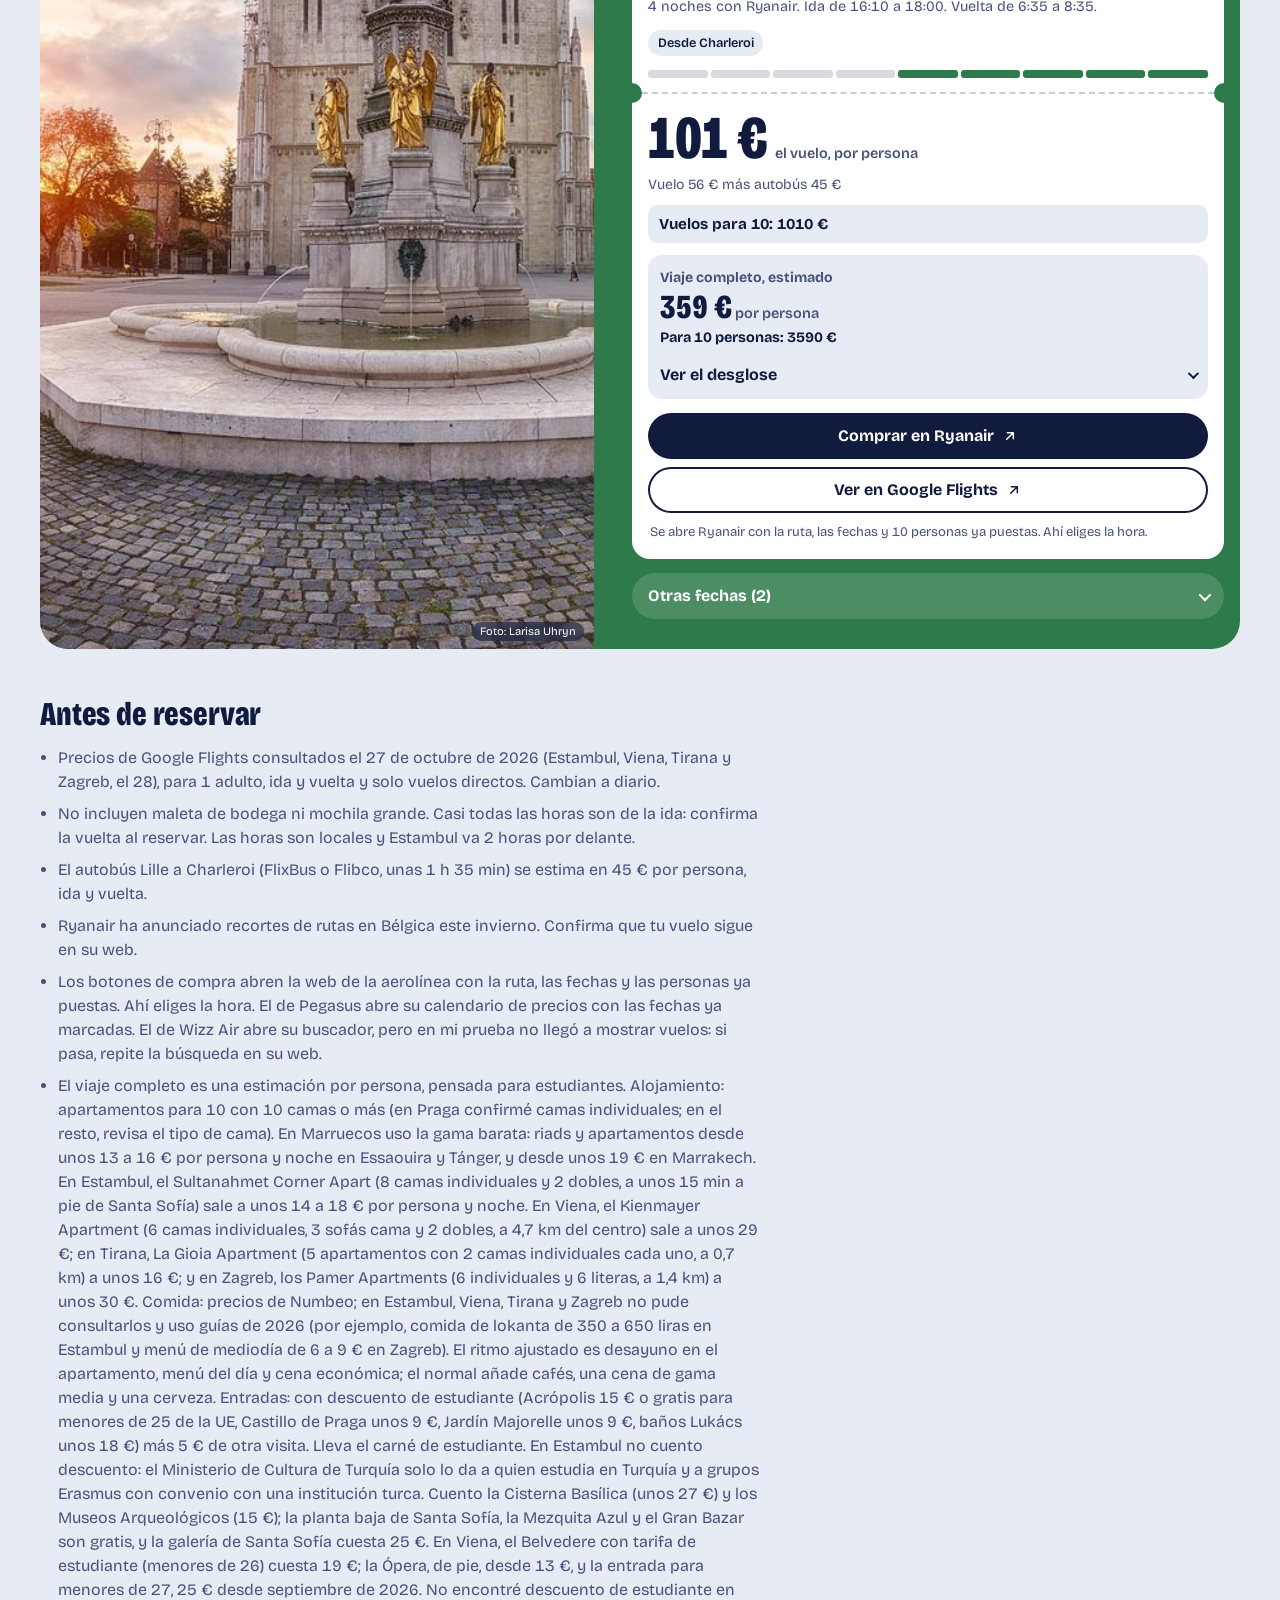
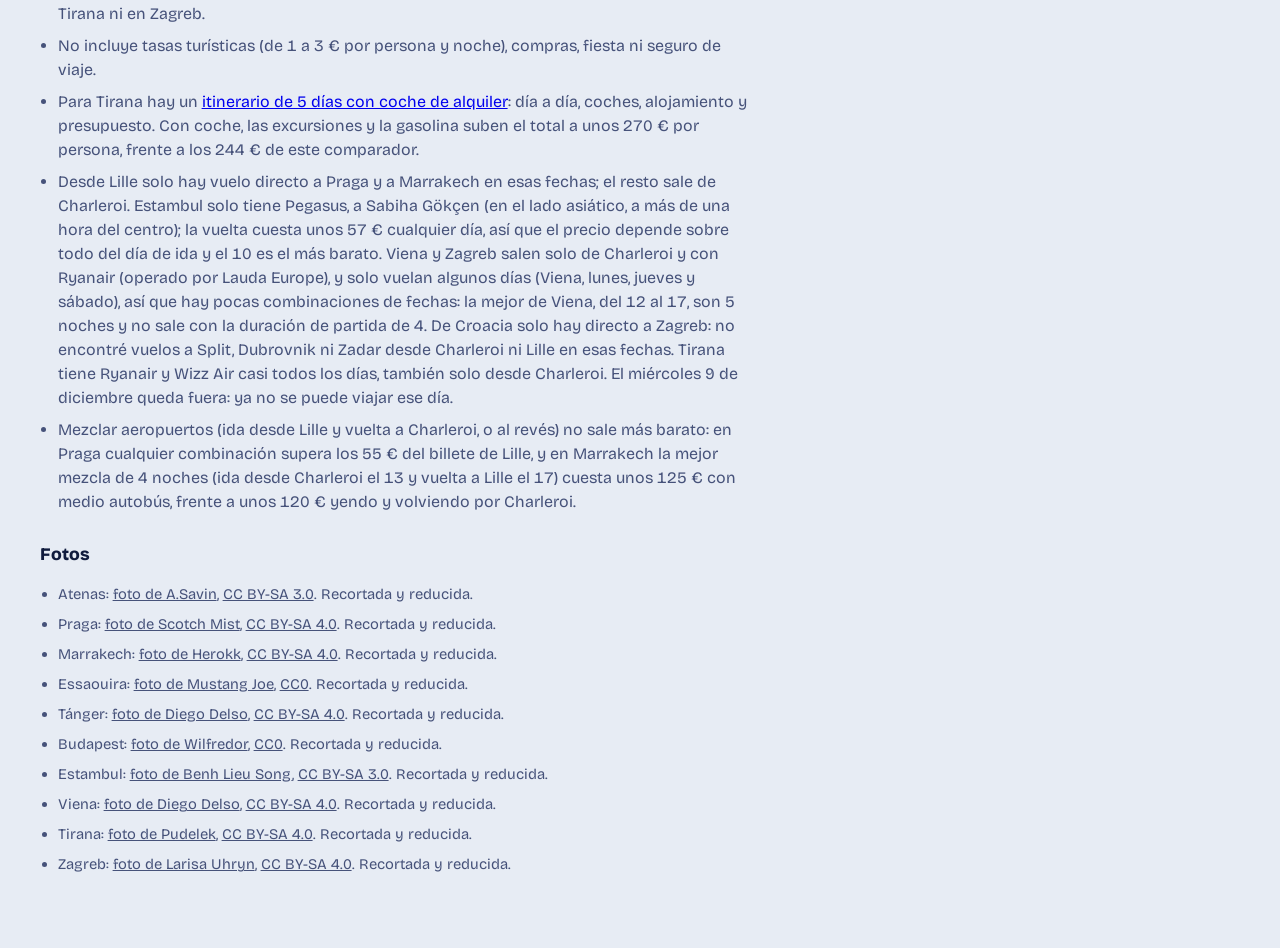
==== commit 0ddb9c9c: "Añade el itinerario de 5 días por Tirana con coche de alquiler Página nueva con día a día (Krujë, Be" ====
--- a/index.html
+++ b/index.html
@@ -135,8 +135,9 @@
         <li>El autobús Lille a Charleroi (FlixBus o Flibco, unas 1 h 35 min) se estima en 45 € por persona, ida y vuelta.</li>
         <li>Ryanair ha anunciado recortes de rutas en Bélgica este invierno. Confirma que tu vuelo sigue en su web.</li>
         <li>Los botones de compra abren la web de la aerolínea con la ruta, las fechas y las personas ya puestas. Ahí eliges la hora. El de Pegasus abre su calendario de precios con las fechas ya marcadas. El de Wizz Air abre su buscador, pero en mi prueba no llegó a mostrar vuelos: si pasa, repite la búsqueda en su web.</li>
-        <li>El viaje completo es una estimación por persona, pensada para estudiantes. Alojamiento: apartamentos para 10 con 10 camas o más (en Praga confirmé camas individuales; en el resto, revisa el tipo de cama). En Marruecos uso la gama barata: riads y apartamentos desde unos 13 a 16 € por persona y noche en Essaouira y Tánger, y desde unos 19 € en Marrakech. En Estambul, el Sultanahmet Corner Apart (8 camas individuales y 2 dobles, a unos 15 min a pie de Santa Sofía) sale a unos 14 a 18 € por persona y noche. En Viena, el Kienmayer Apartment (6 camas individuales, 3 sofás cama y 2 dobles, a 4,7 km del centro) sale a unos 29 €; en Tirana, la Tirana Sunny Bliss Villa (6 individuales, 3 sofás cama y 2 dobles, a 1,6 km) a unos 14 €; y en Zagreb, los Pamer Apartments (6 individuales y 6 literas, a 1,4 km) a unos 30 €. Comida: precios de Numbeo; en Estambul, Viena, Tirana y Zagreb no pude consultarlos y uso guías de 2026 (por ejemplo, comida de lokanta de 350 a 650 liras en Estambul y menú de mediodía de 6 a 9 € en Zagreb). El ritmo ajustado es desayuno en el apartamento, menú del día y cena económica; el normal añade cafés, una cena de gama media y una cerveza. Entradas: con descuento de estudiante (Acrópolis 15 € o gratis para menores de 25 de la UE, Castillo de Praga unos 9 €, Jardín Majorelle unos 9 €, baños Lukács unos 18 €) más 5 € de otra visita. Lleva el carné de estudiante. En Estambul no cuento descuento: el Ministerio de Cultura de Turquía solo lo da a quien estudia en Turquía y a grupos Erasmus con convenio con una institución turca. Cuento la Cisterna Basílica (unos 27 €) y los Museos Arqueológicos (15 €); la planta baja de Santa Sofía, la Mezquita Azul y el Gran Bazar son gratis, y la galería de Santa Sofía cuesta 25 €. En Viena, el Belvedere con tarifa de estudiante (menores de 26) cuesta 19 €; la Ópera, de pie, desde 13 €, y la entrada para menores de 27, 25 € desde septiembre de 2026. No encontré descuento de estudiante en Tirana ni en Zagreb.</li>
+        <li>El viaje completo es una estimación por persona, pensada para estudiantes. Alojamiento: apartamentos para 10 con 10 camas o más (en Praga confirmé camas individuales; en el resto, revisa el tipo de cama). En Marruecos uso la gama barata: riads y apartamentos desde unos 13 a 16 € por persona y noche en Essaouira y Tánger, y desde unos 19 € en Marrakech. En Estambul, el Sultanahmet Corner Apart (8 camas individuales y 2 dobles, a unos 15 min a pie de Santa Sofía) sale a unos 14 a 18 € por persona y noche. En Viena, el Kienmayer Apartment (6 camas individuales, 3 sofás cama y 2 dobles, a 4,7 km del centro) sale a unos 29 €; en Tirana, La Gioia Apartment (5 apartamentos con 2 camas individuales cada uno, a 0,7 km) a unos 16 €; y en Zagreb, los Pamer Apartments (6 individuales y 6 literas, a 1,4 km) a unos 30 €. Comida: precios de Numbeo; en Estambul, Viena, Tirana y Zagreb no pude consultarlos y uso guías de 2026 (por ejemplo, comida de lokanta de 350 a 650 liras en Estambul y menú de mediodía de 6 a 9 € en Zagreb). El ritmo ajustado es desayuno en el apartamento, menú del día y cena económica; el normal añade cafés, una cena de gama media y una cerveza. Entradas: con descuento de estudiante (Acrópolis 15 € o gratis para menores de 25 de la UE, Castillo de Praga unos 9 €, Jardín Majorelle unos 9 €, baños Lukács unos 18 €) más 5 € de otra visita. Lleva el carné de estudiante. En Estambul no cuento descuento: el Ministerio de Cultura de Turquía solo lo da a quien estudia en Turquía y a grupos Erasmus con convenio con una institución turca. Cuento la Cisterna Basílica (unos 27 €) y los Museos Arqueológicos (15 €); la planta baja de Santa Sofía, la Mezquita Azul y el Gran Bazar son gratis, y la galería de Santa Sofía cuesta 25 €. En Viena, el Belvedere con tarifa de estudiante (menores de 26) cuesta 19 €; la Ópera, de pie, desde 13 €, y la entrada para menores de 27, 25 € desde septiembre de 2026. No encontré descuento de estudiante en Tirana ni en Zagreb.</li>
         <li>No incluye tasas turísticas (de 1 a 3 € por persona y noche), compras, fiesta ni seguro de viaje.</li>
+        <li>Para Tirana hay un <a href="itinerario-tirana.html">itinerario de 5 días con coche de alquiler</a>: día a día, coches, alojamiento y presupuesto. Con coche, las excursiones y la gasolina suben el total a unos 270 € por persona, frente a los 244 € de este comparador.</li>
         <li>Desde Lille solo hay vuelo directo a Praga y a Marrakech en esas fechas; el resto sale de Charleroi. Estambul solo tiene Pegasus, a Sabiha Gökçen (en el lado asiático, a más de una hora del centro); la vuelta cuesta unos 57 € cualquier día, así que el precio depende sobre todo del día de ida y el 10 es el más barato. Viena y Zagreb salen solo de Charleroi y con Ryanair (operado por Lauda Europe), y solo vuelan algunos días (Viena, lunes, jueves y sábado), así que hay pocas combinaciones de fechas: la mejor de Viena, del 12 al 17, son 5 noches y no sale con la duración de partida de 4. De Croacia solo hay directo a Zagreb: no encontré vuelos a Split, Dubrovnik ni Zadar desde Charleroi ni Lille en esas fechas. Tirana tiene Ryanair y Wizz Air casi todos los días, también solo desde Charleroi. El miércoles 9 de diciembre queda fuera: ya no se puede viajar ese día.</li>
         <li>Mezclar aeropuertos (ida desde Lille y vuelta a Charleroi, o al revés) no sale más barato: en Praga cualquier combinación supera los 55 € del billete de Lille, y en Marrakech la mejor mezcla de 4 noches (ida desde Charleroi el 13 y vuelta a Lille el 17) cuesta unos 125 € con medio autobús, frente a unos 120 € yendo y volviendo por Charleroi.</li>
       </ul>
--- a/styles.css
+++ b/styles.css
@@ -881,6 +881,26 @@
 .facts small { display: block; opacity: 0.85; font-size: 0.85rem; }
 
 .poster__vibe { margin: 0; padding-inline: 4px; max-width: 34ch; }
+
+/* Enlace al itinerario de un destino */
+.poster__plan {
+  display: inline-flex;
+  align-items: center;
+  align-self: flex-start;
+  gap: 8px;
+  min-height: 44px;
+  margin-inline: 4px;
+  padding: 0.55rem 1rem;
+  border-radius: 999px;
+  background: var(--on);
+  color: var(--c);
+  font-weight: 800;
+  text-decoration: none;
+  transition: transform 0.2s var(--ease);
+}
+.poster__plan svg { width: 18px; height: 18px; fill: none; stroke: currentColor; stroke-width: 2.4; stroke-linecap: round; stroke-linejoin: round; transition: transform 0.2s var(--ease); }
+.poster__plan:hover svg { transform: translateX(3px); }
+.poster__plan:active { transform: scale(0.98); }
 
 .poster__slot:empty { display: none; }
 
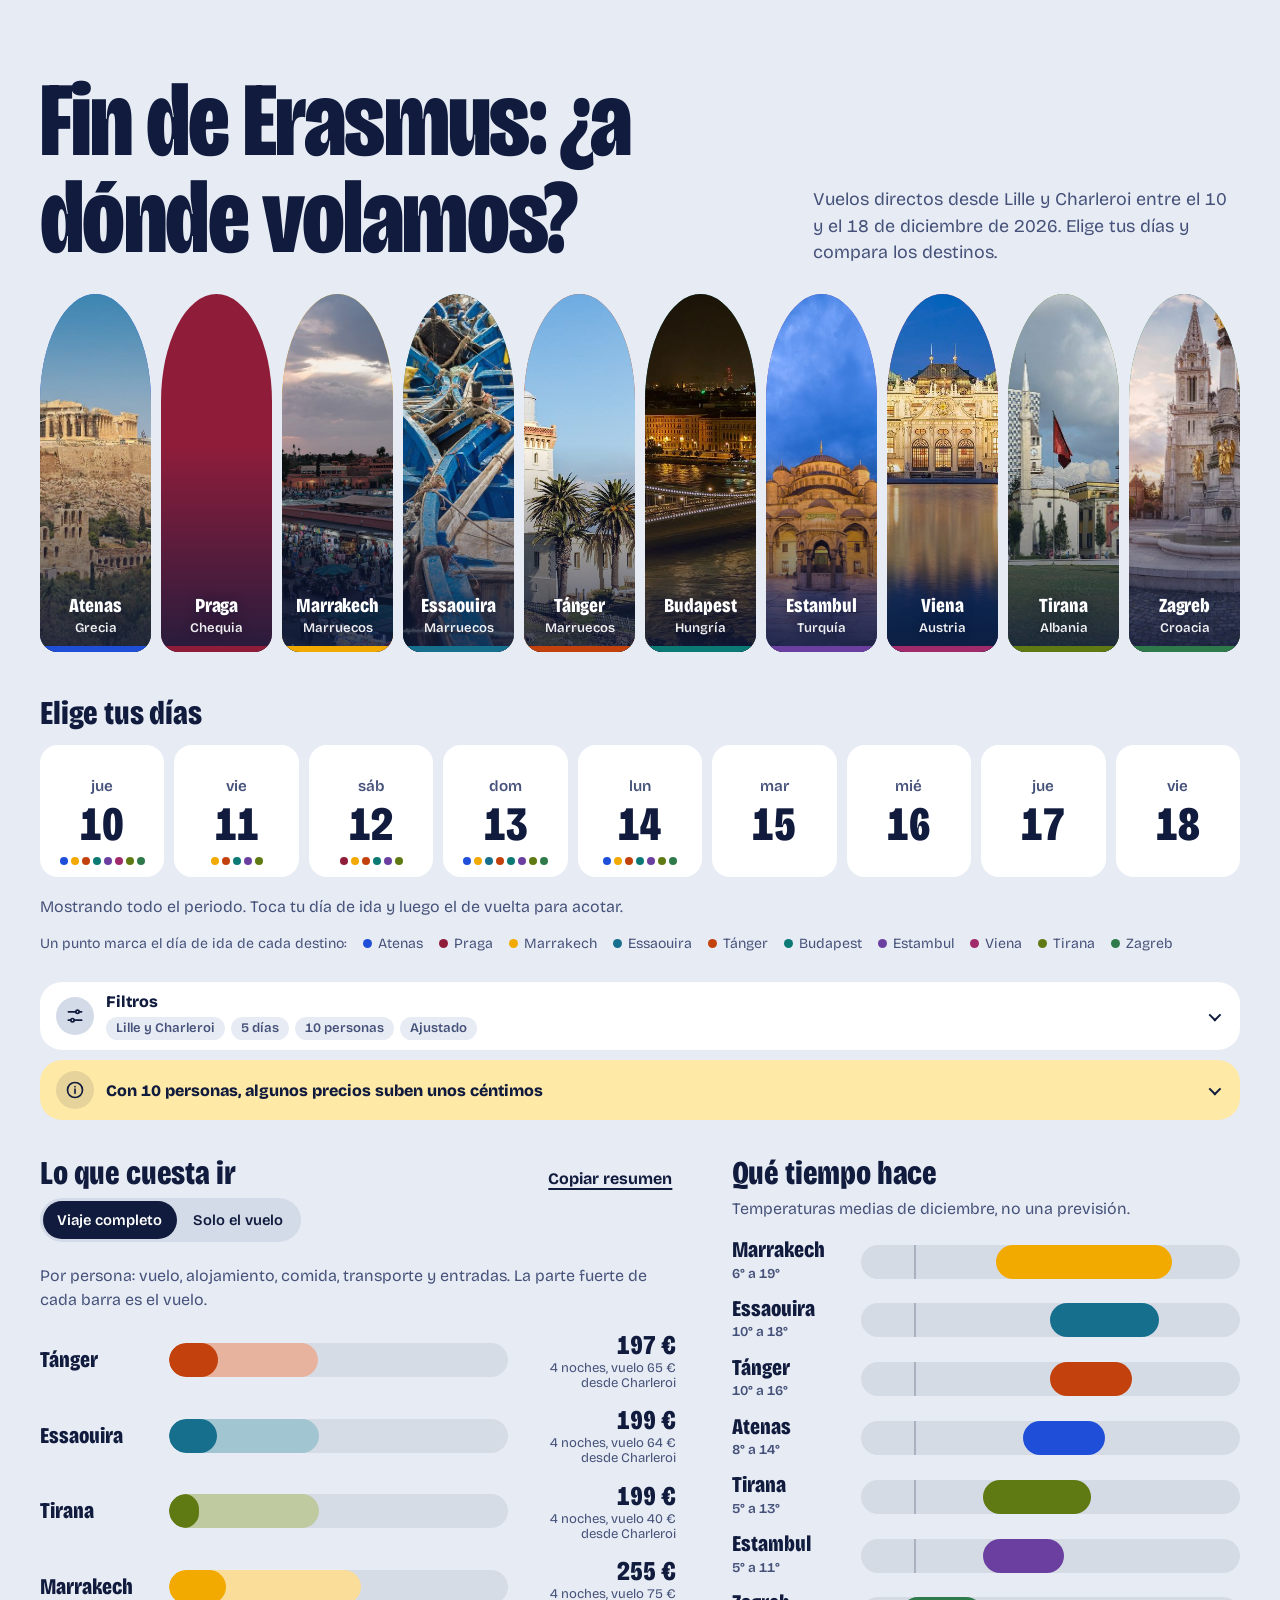
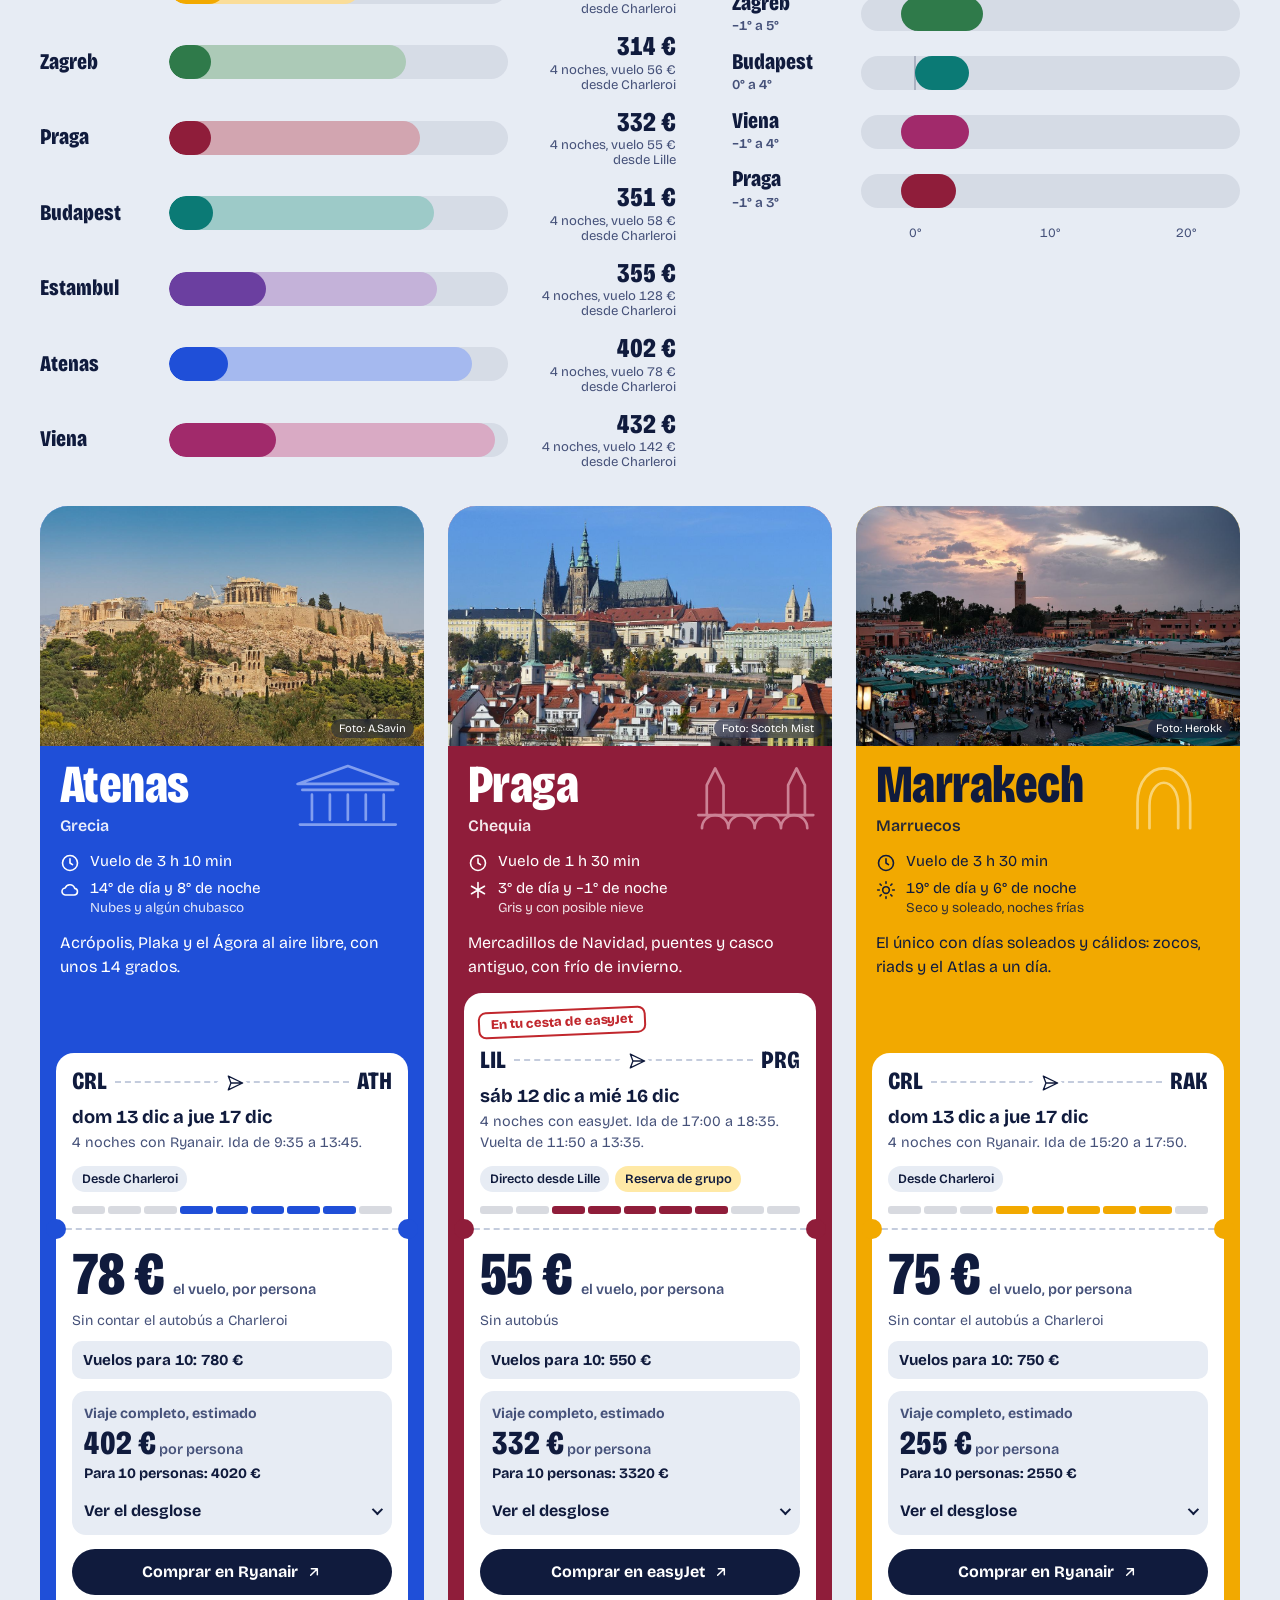
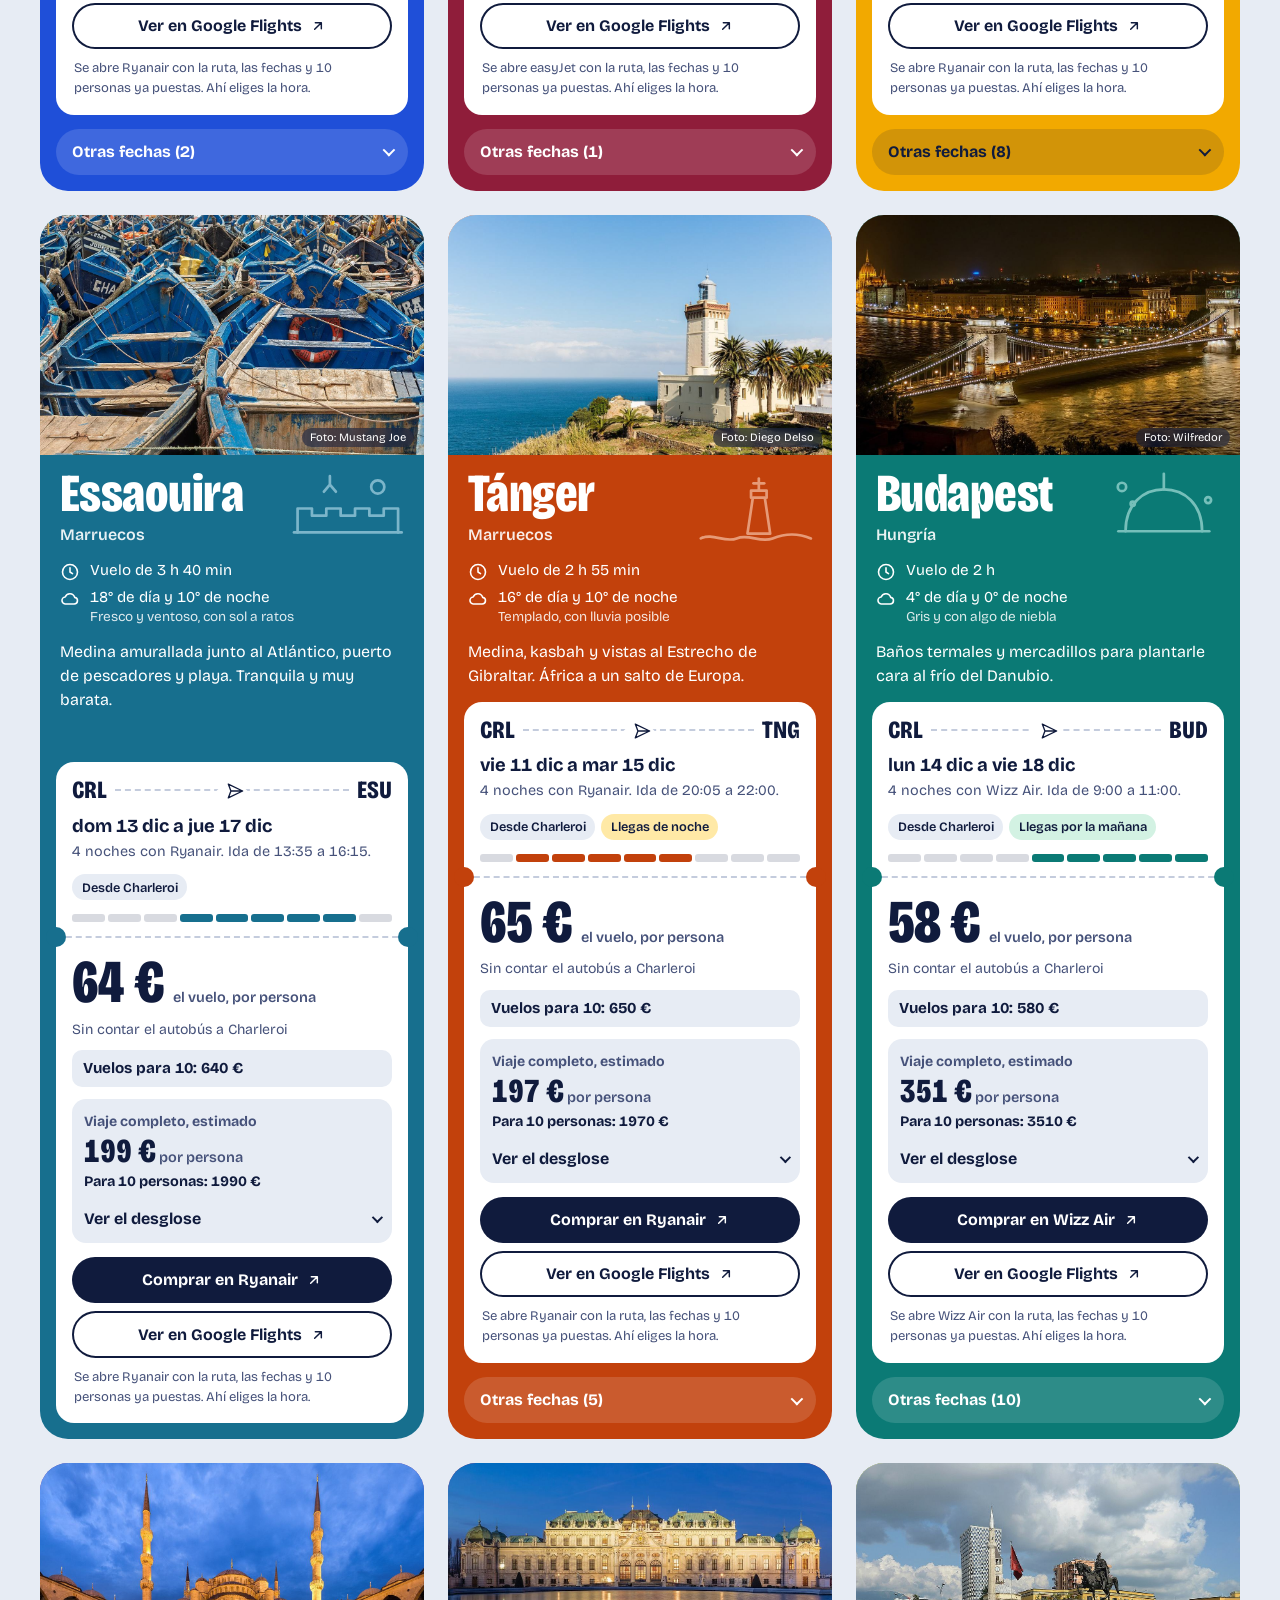
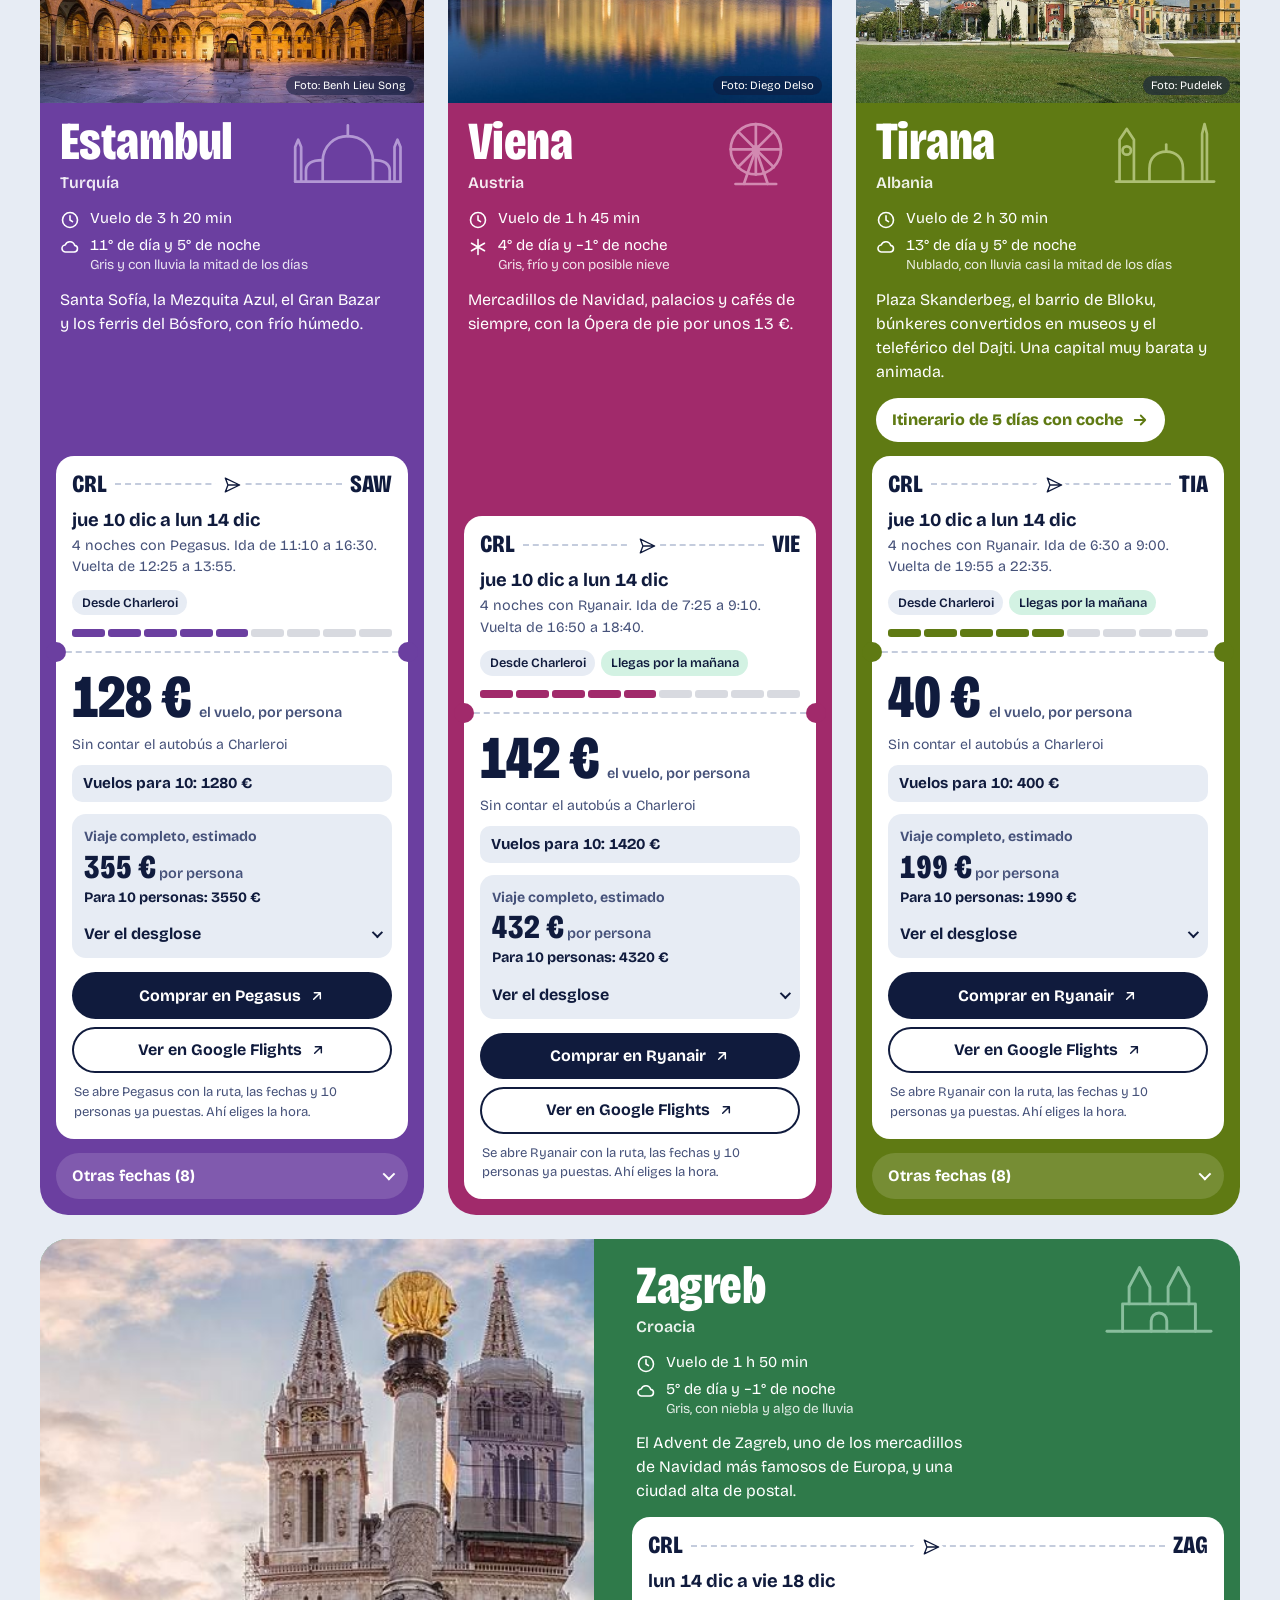
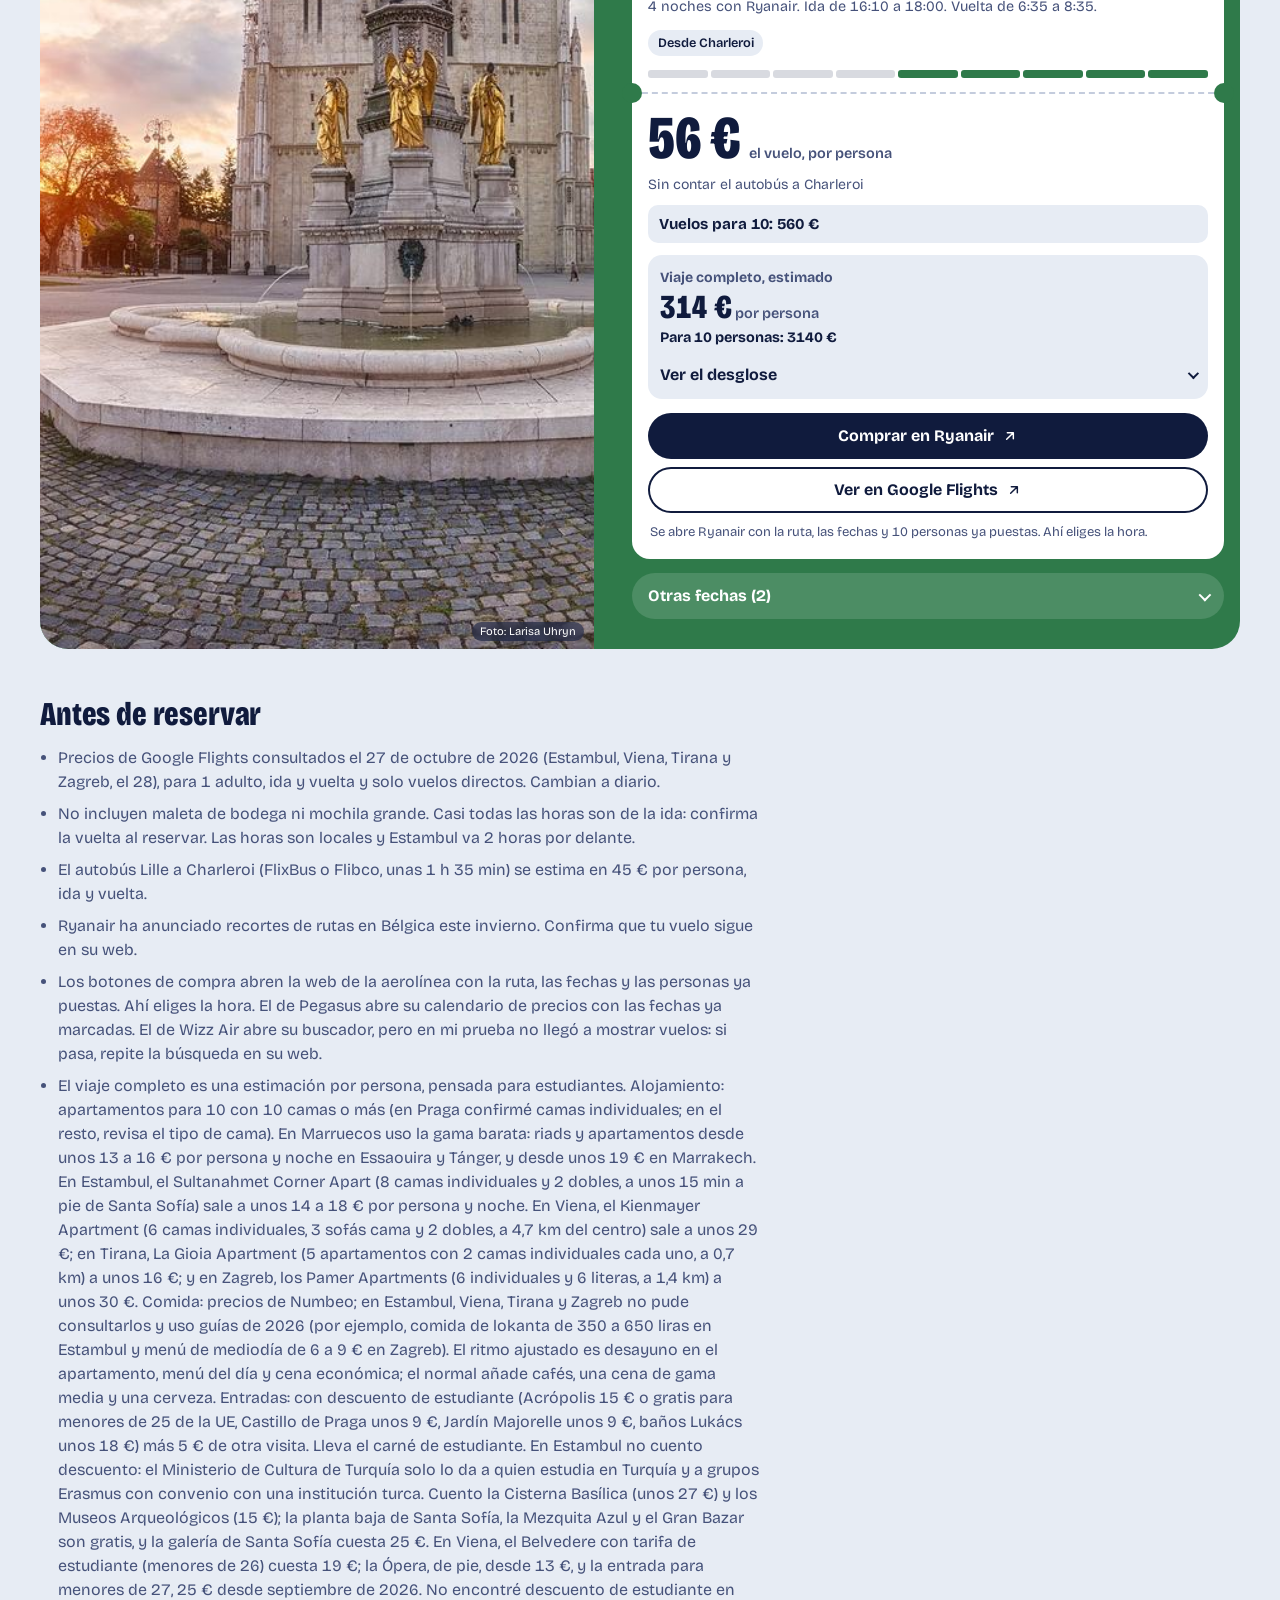
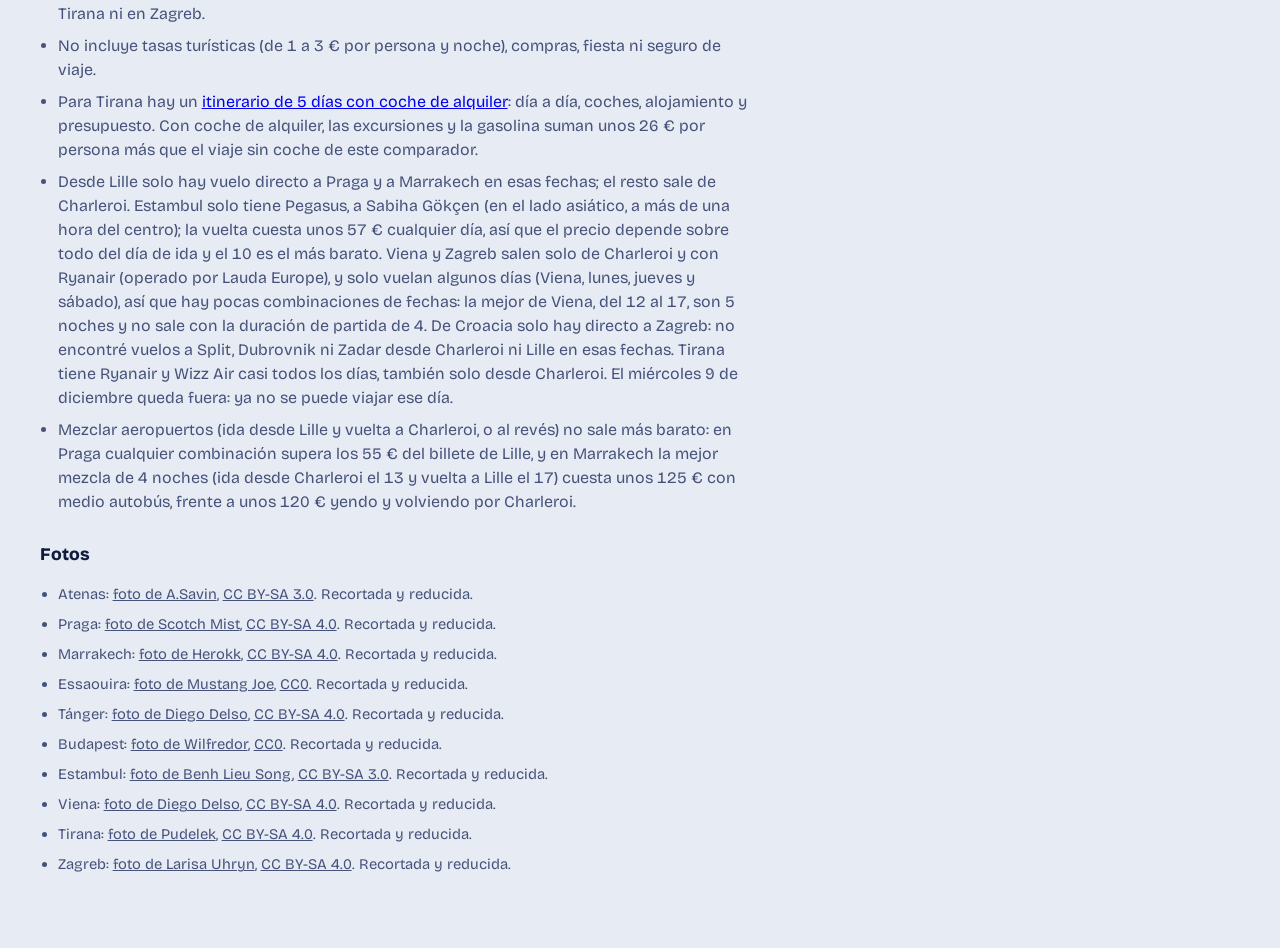
==== commit 96c4c665: "El autobús a Charleroi arranca sin sumar en el comparador Co-Authored-By: Claude Sonnet 5.5 <noreply" ====
--- a/index.html
+++ b/index.html
@@ -84,7 +84,7 @@
           </div>
 
           <div class="field field--switch">
-            <button type="button" class="switch" role="switch" aria-checked="true" id="bus" aria-describedby="bus-help">
+            <button type="button" class="switch" role="switch" aria-checked="false" id="bus" aria-describedby="bus-help">
               <span class="switch__track" aria-hidden="true"><span class="switch__knob"></span></span>
               <span class="switch__text">Sumar el autobús a Charleroi</span>
             </button>
@@ -137,7 +137,7 @@
         <li>Los botones de compra abren la web de la aerolínea con la ruta, las fechas y las personas ya puestas. Ahí eliges la hora. El de Pegasus abre su calendario de precios con las fechas ya marcadas. El de Wizz Air abre su buscador, pero en mi prueba no llegó a mostrar vuelos: si pasa, repite la búsqueda en su web.</li>
         <li>El viaje completo es una estimación por persona, pensada para estudiantes. Alojamiento: apartamentos para 10 con 10 camas o más (en Praga confirmé camas individuales; en el resto, revisa el tipo de cama). En Marruecos uso la gama barata: riads y apartamentos desde unos 13 a 16 € por persona y noche en Essaouira y Tánger, y desde unos 19 € en Marrakech. En Estambul, el Sultanahmet Corner Apart (8 camas individuales y 2 dobles, a unos 15 min a pie de Santa Sofía) sale a unos 14 a 18 € por persona y noche. En Viena, el Kienmayer Apartment (6 camas individuales, 3 sofás cama y 2 dobles, a 4,7 km del centro) sale a unos 29 €; en Tirana, La Gioia Apartment (5 apartamentos con 2 camas individuales cada uno, a 0,7 km) a unos 16 €; y en Zagreb, los Pamer Apartments (6 individuales y 6 literas, a 1,4 km) a unos 30 €. Comida: precios de Numbeo; en Estambul, Viena, Tirana y Zagreb no pude consultarlos y uso guías de 2026 (por ejemplo, comida de lokanta de 350 a 650 liras en Estambul y menú de mediodía de 6 a 9 € en Zagreb). El ritmo ajustado es desayuno en el apartamento, menú del día y cena económica; el normal añade cafés, una cena de gama media y una cerveza. Entradas: con descuento de estudiante (Acrópolis 15 € o gratis para menores de 25 de la UE, Castillo de Praga unos 9 €, Jardín Majorelle unos 9 €, baños Lukács unos 18 €) más 5 € de otra visita. Lleva el carné de estudiante. En Estambul no cuento descuento: el Ministerio de Cultura de Turquía solo lo da a quien estudia en Turquía y a grupos Erasmus con convenio con una institución turca. Cuento la Cisterna Basílica (unos 27 €) y los Museos Arqueológicos (15 €); la planta baja de Santa Sofía, la Mezquita Azul y el Gran Bazar son gratis, y la galería de Santa Sofía cuesta 25 €. En Viena, el Belvedere con tarifa de estudiante (menores de 26) cuesta 19 €; la Ópera, de pie, desde 13 €, y la entrada para menores de 27, 25 € desde septiembre de 2026. No encontré descuento de estudiante en Tirana ni en Zagreb.</li>
         <li>No incluye tasas turísticas (de 1 a 3 € por persona y noche), compras, fiesta ni seguro de viaje.</li>
-        <li>Para Tirana hay un <a href="itinerario-tirana.html">itinerario de 5 días con coche de alquiler</a>: día a día, coches, alojamiento y presupuesto. Con coche, las excursiones y la gasolina suben el total a unos 270 € por persona, frente a los 244 € de este comparador.</li>
+        <li>Para Tirana hay un <a href="itinerario-tirana.html">itinerario de 5 días con coche de alquiler</a>: día a día, coches, alojamiento y presupuesto. Con coche de alquiler, las excursiones y la gasolina suman unos 26 € por persona más que el viaje sin coche de este comparador.</li>
         <li>Desde Lille solo hay vuelo directo a Praga y a Marrakech en esas fechas; el resto sale de Charleroi. Estambul solo tiene Pegasus, a Sabiha Gökçen (en el lado asiático, a más de una hora del centro); la vuelta cuesta unos 57 € cualquier día, así que el precio depende sobre todo del día de ida y el 10 es el más barato. Viena y Zagreb salen solo de Charleroi y con Ryanair (operado por Lauda Europe), y solo vuelan algunos días (Viena, lunes, jueves y sábado), así que hay pocas combinaciones de fechas: la mejor de Viena, del 12 al 17, son 5 noches y no sale con la duración de partida de 4. De Croacia solo hay directo a Zagreb: no encontré vuelos a Split, Dubrovnik ni Zadar desde Charleroi ni Lille en esas fechas. Tirana tiene Ryanair y Wizz Air casi todos los días, también solo desde Charleroi. El miércoles 9 de diciembre queda fuera: ya no se puede viajar ese día.</li>
         <li>Mezclar aeropuertos (ida desde Lille y vuelta a Charleroi, o al revés) no sale más barato: en Praga cualquier combinación supera los 55 € del billete de Lille, y en Marrakech la mejor mezcla de 4 noches (ida desde Charleroi el 13 y vuelta a Lille el 17) cuesta unos 125 € con medio autobús, frente a unos 120 € yendo y volviendo por Charleroi.</li>
       </ul>
